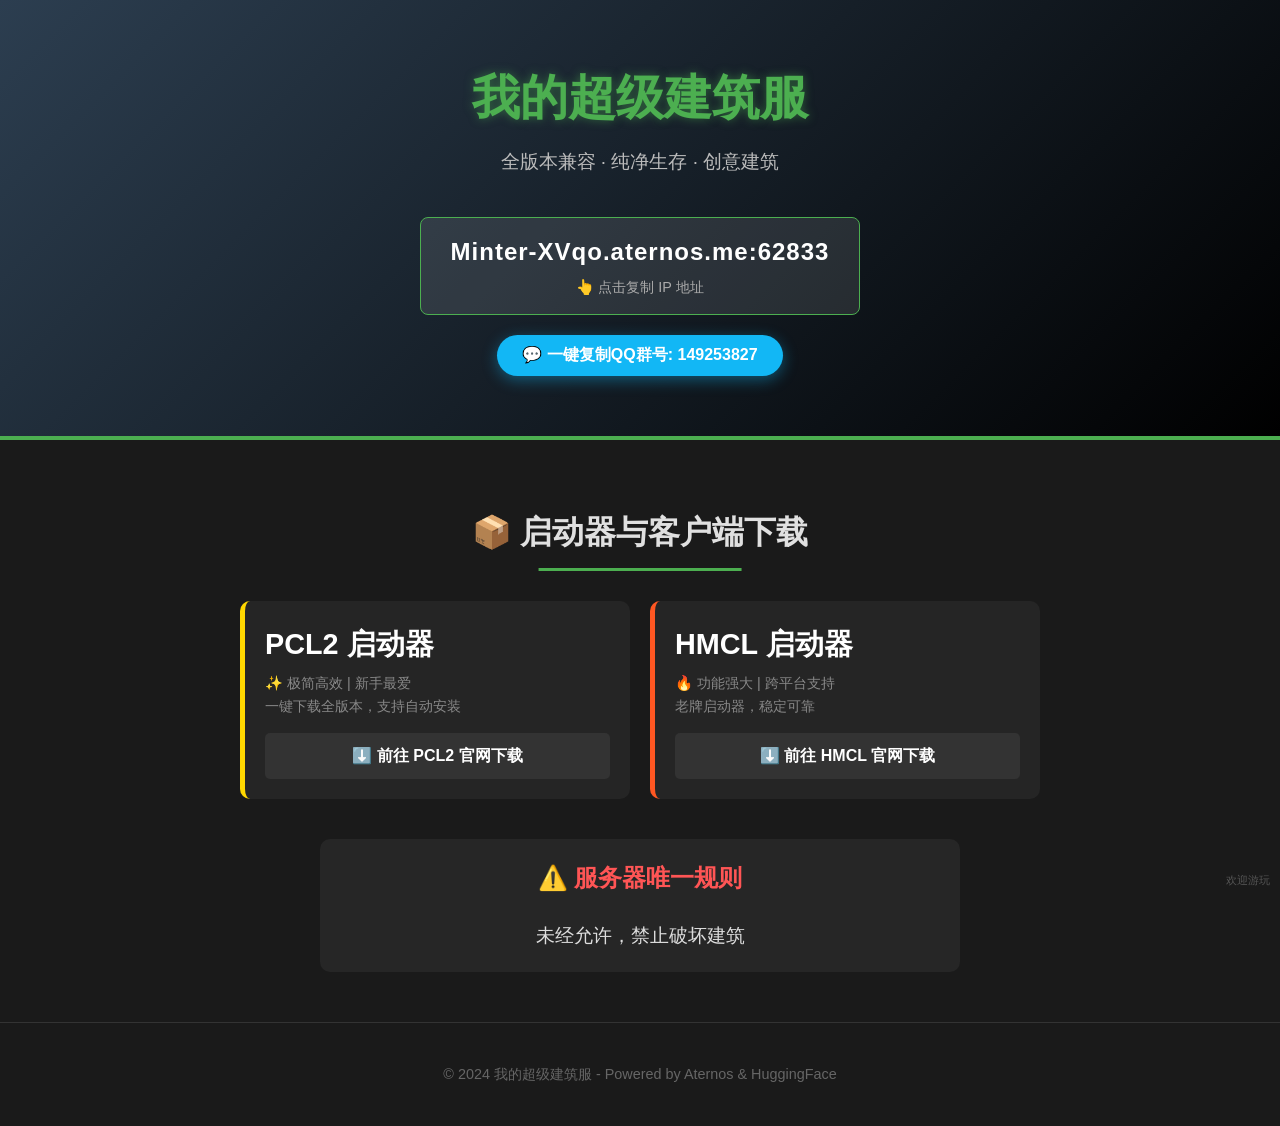
==== index.html @ 8c793f96 "Add files via upload" ====
<!DOCTYPE html>
<html lang="zh-CN">
<head>
    <meta charset="UTF-8">
    <meta name="viewport" content="width=device-width, initial-scale=1.0">
    <title>我的超级建筑服 - 官方网站</title>
    <style>
        body {
            background-color: #1a1a1a;
            color: #e0e0e0;
            font-family: 'Segoe UI', 'Microsoft YaHei', sans-serif;
            margin: 0;
            padding: 0;
            line-height: 1.6;
        }
        a { text-decoration: none; color: inherit; }

        .hero {
            background: linear-gradient(135deg, #2c3e50, #000000);
            padding: 60px 20px;
            text-align: center;
            border-bottom: 4px solid #4CAF50;
        }
        .hero h1 {
            font-size: 3rem; margin: 0; color: #4CAF50;
            text-shadow: 0 0 10px rgba(76, 175, 80, 0.5);
        }
        .hero p { font-size: 1.2rem; color: #bbb; margin-top: 10px; }

        .ip-box {
            background: rgba(255, 255, 255, 0.1); display: inline-block;
            padding: 15px 30px; border-radius: 8px; margin-top: 20px;
            border: 1px solid #4CAF50; cursor: pointer; transition: all 0.3s;
        }
        .ip-box:hover { background: rgba(76, 175, 80, 0.2); transform: scale(1.05); }
        .ip-text { font-size: 1.5rem; font-weight: bold; color: #fff; letter-spacing: 1px; }
        .copy-hint { font-size: 0.9rem; color: #aaa; display: block; margin-top: 5px; }

        .qq-btn {
            display: inline-block; margin-top: 20px; padding: 10px 25px;
            background-color: #12B7F5; color: white; border-radius: 50px;
            font-weight: bold; box-shadow: 0 4px 15px rgba(18, 183, 245, 0.4); transition: transform 0.2s;
            cursor: pointer; border: none; font-size: 1rem;
        }
        .qq-btn:hover { transform: translateY(-3px); box-shadow: 0 6px 20px rgba(18, 183, 245, 0.6); }

        .container { max-width: 800px; margin: 40px auto; padding: 0 20px; }
        .section-title {
            text-align: center; font-size: 2rem; margin-bottom: 30px;
            position: relative; display: inline-block; left: 50%; transform: translateX(-50%);
        }
        .section-title::after {
            content: ''; display: block; width: 60%; height: 3px;
            background: #4CAF50; margin: 10px auto 0;
        }

        .version-grid {
            display: grid; grid-template-columns: repeat(auto-fit, minmax(280px, 1fr)); gap: 20px;
        }

        .version-card {
            background: #252525; border-radius: 10px; padding: 20px;
            border-left: 5px solid #555; transition: all 0.3s ease;
            display: flex; flex-direction: column; justify-content: space-between;
        }
        .version-card:hover { transform: translateY(-5px); background: #2a2a2a; }

        .v-new { border-left-color: #FFD700; }
        .v-hot { border-left-color: #FF5722; }

        .ver-num { font-size: 1.8rem; font-weight: bold; color: #fff; margin-bottom: 5px; }
        .ver-desc { font-size: 0.9rem; color: #888; margin-bottom: 15px; }

        .download-link {
            display: block; text-align: center; padding: 10px;
            background: #333; color: #fff; border-radius: 5px;
            font-weight: bold; transition: background 0.2s;
        }
        .download-link:hover { background: #4CAF50; color: #fff; }

        .rules {
            text-align: center; margin: 40px auto; max-width: 600px;
            padding: 20px; background: rgba(255,255,255,0.05); border-radius: 10px;
        }
        .rules h3 { color: #ff5555; margin-top: 0; font-size: 1.5rem; }
        .rules p { font-size: 1.2rem; color: #ddd; margin: 0; }

        footer {
            text-align: center; padding: 40px; color: #666;
            font-size: 0.9rem; border-top: 1px solid #333; margin-top: 50px;
        }

        /* --- 右下角迷你伪装入口 --- */
        .mini-link {
            position: fixed;
            bottom: 10px;
            right: 10px;
            font-size: 0.7rem;
            color: #555;
            text-decoration: none;
            z-index: 1000;
            transition: color 0.2s;
        }
        .mini-link:hover {
            color: #4CAF50;
            text-decoration: underline;
        }
    </style>
</head>
<body>

    <div class="hero">
        <h1>我的超级建筑服</h1>
        <p>全版本兼容 · 纯净生存 · 创意建筑</p>

        <div class="ip-box" onclick="copyText('Minter-XVqo.aternos.me:62833')">
            <span class="ip-text">Minter-XVqo.aternos.me:62833</span>
            <span class="copy-hint" id="ip-msg">👆 点击复制 IP 地址</span>
        </div>

        <br>
        <button class="qq-btn" onclick="copyQQ()">💬 一键复制QQ群号: 149253827</button>
    </div>

    <div class="container">
        <h2 class="section-title">📦 启动器与客户端下载</h2>
        
        <div class="version-grid">
            <div class="version-card v-new">
                <div>
                    <div class="ver-num">PCL2 启动器</div>
                    <div class="ver-desc">✨ 极简高效 | 新手最爱<br>一键下载全版本，支持自动安装</div>
                </div>
                <a href="https://pcl.ruanmao.net/" target="_blank" class="download-link">⬇️ 前往 PCL2 官网下载</a>
            </div>

            <div class="version-card v-hot">
                <div>
                    <div class="ver-num">HMCL 启动器</div>
                    <div class="ver-desc">🔥 功能强大 | 跨平台支持<br>老牌启动器，稳定可靠</div>
                </div>
                <a href="https://hmcl.huangyuhui.net/" target="_blank" class="download-link">⬇️ 前往 HMCL 官网下载</a>
            </div>
        </div>
    </div>

    <div class="rules">
        <h3>⚠️ 服务器唯一规则</h3>
        <p>未经允许，禁止破坏建筑</p>
    </div>

    <footer>
        &copy; 2024 我的超级建筑服 - Powered by Aternos & HuggingFace
    </footer>

    <!-- 伪装入口：表面是欢迎游玩，实际是水影官网 -->
    <a href="https://liquidbounce.net/" target="_blank" class="mini-link">欢迎游玩</a>

    <script>
        function copyText(text) {
            navigator.clipboard.writeText(text).then(function() {
                var msg = document.getElementById("ip-msg");
                msg.innerText = "✅ IP复制成功！快去游戏里添加吧";
                msg.style.color = "#4CAF50";
                setTimeout(function(){ 
                    msg.innerText = "👆 点击复制 IP 地址"; 
                    msg.style.color = "#aaa";
                }, 3000);
            });
        }

        function copyQQ() {
            navigator.clipboard.writeText("1923620953").then(function() {
                alert("✅ QQ群号 1923620953 已复制！\n快去QQ搜索加群吧~");
            }).catch(function() {
                alert("复制失败，请手动加群：1923620953");
            });
        }
    </script>

</body>
</html>
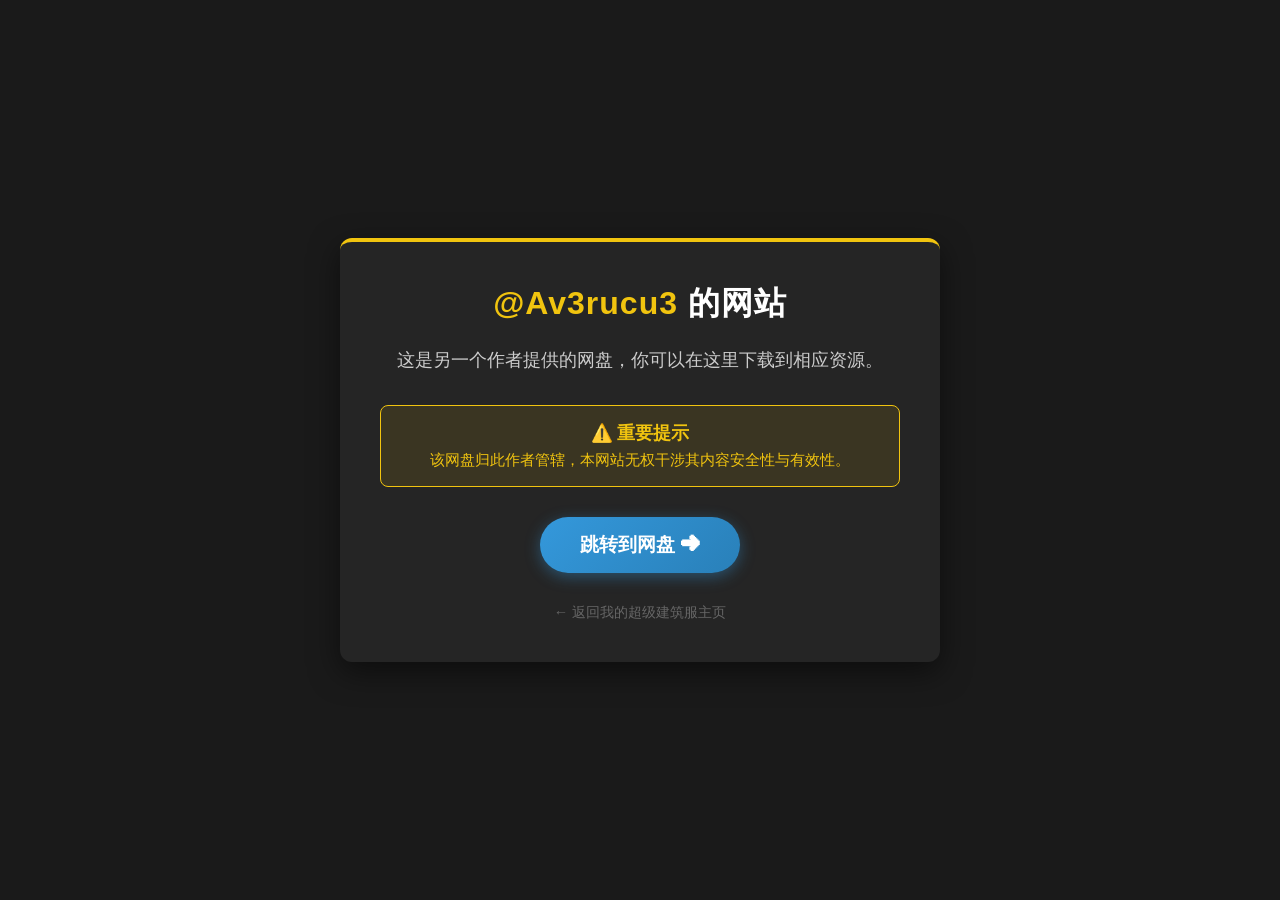
==== commit 3e937bfd: "Add files via upload" ====
--- a/index.html
+++ b/index.html
@@ -1,182 +1,142 @@
+
 <!DOCTYPE html>
 <html lang="zh-CN">
 <head>
     <meta charset="UTF-8">
     <meta name="viewport" content="width=device-width, initial-scale=1.0">
-    <title>我的超级建筑服 - 官方网站</title>
+    <title>@Av3rucu3的网站 - 资源下载</title>
     <style>
-        body {
-            background-color: #1a1a1a;
-            color: #e0e0e0;
-            font-family: 'Segoe UI', 'Microsoft YaHei', sans-serif;
+        /* 全局重置与基础样式 */
+        * {
             margin: 0;
             padding: 0;
-            line-height: 1.6;
-        }
-        a { text-decoration: none; color: inherit; }
-
-        .hero {
-            background: linear-gradient(135deg, #2c3e50, #000000);
-            padding: 60px 20px;
-            text-align: center;
-            border-bottom: 4px solid #4CAF50;
-        }
-        .hero h1 {
-            font-size: 3rem; margin: 0; color: #4CAF50;
-            text-shadow: 0 0 10px rgba(76, 175, 80, 0.5);
-        }
-        .hero p { font-size: 1.2rem; color: #bbb; margin-top: 10px; }
-
-        .ip-box {
-            background: rgba(255, 255, 255, 0.1); display: inline-block;
-            padding: 15px 30px; border-radius: 8px; margin-top: 20px;
-            border: 1px solid #4CAF50; cursor: pointer; transition: all 0.3s;
-        }
-        .ip-box:hover { background: rgba(76, 175, 80, 0.2); transform: scale(1.05); }
-        .ip-text { font-size: 1.5rem; font-weight: bold; color: #fff; letter-spacing: 1px; }
-        .copy-hint { font-size: 0.9rem; color: #aaa; display: block; margin-top: 5px; }
-
-        .qq-btn {
-            display: inline-block; margin-top: 20px; padding: 10px 25px;
-            background-color: #12B7F5; color: white; border-radius: 50px;
-            font-weight: bold; box-shadow: 0 4px 15px rgba(18, 183, 245, 0.4); transition: transform 0.2s;
-            cursor: pointer; border: none; font-size: 1rem;
-        }
-        .qq-btn:hover { transform: translateY(-3px); box-shadow: 0 6px 20px rgba(18, 183, 245, 0.6); }
-
-        .container { max-width: 800px; margin: 40px auto; padding: 0 20px; }
-        .section-title {
-            text-align: center; font-size: 2rem; margin-bottom: 30px;
-            position: relative; display: inline-block; left: 50%; transform: translateX(-50%);
-        }
-        .section-title::after {
-            content: ''; display: block; width: 60%; height: 3px;
-            background: #4CAF50; margin: 10px auto 0;
+            box-sizing: border-box;
+            font-family: 'Segoe UI', Tahoma, Geneva, Verdana, sans-serif;
         }
 
-        .version-grid {
-            display: grid; grid-template-columns: repeat(auto-fit, minmax(280px, 1fr)); gap: 20px;
+        body {
+            background-color: #1a1a1a; /* 深灰色背景 */
+            color: #e0e0e0;
+            display: flex;
+            justify-content: center;
+            align-items: center;
+            min-height: 100vh;
+            text-align: center;
         }
 
-        .version-card {
-            background: #252525; border-radius: 10px; padding: 20px;
-            border-left: 5px solid #555; transition: all 0.3s ease;
-            display: flex; flex-direction: column; justify-content: space-between;
-        }
-        .version-card:hover { transform: translateY(-5px); background: #2a2a2a; }
-
-        .v-new { border-left-color: #FFD700; }
-        .v-hot { border-left-color: #FF5722; }
-
-        .ver-num { font-size: 1.8rem; font-weight: bold; color: #fff; margin-bottom: 5px; }
-        .ver-desc { font-size: 0.9rem; color: #888; margin-bottom: 15px; }
-
-        .download-link {
-            display: block; text-align: center; padding: 10px;
-            background: #333; color: #fff; border-radius: 5px;
-            font-weight: bold; transition: background 0.2s;
-        }
-        .download-link:hover { background: #4CAF50; color: #fff; }
-
-        .rules {
-            text-align: center; margin: 40px auto; max-width: 600px;
-            padding: 20px; background: rgba(255,255,255,0.05); border-radius: 10px;
-        }
-        .rules h3 { color: #ff5555; margin-top: 0; font-size: 1.5rem; }
-        .rules p { font-size: 1.2rem; color: #ddd; margin: 0; }
-
-        footer {
-            text-align: center; padding: 40px; color: #666;
-            font-size: 0.9rem; border-top: 1px solid #333; margin-top: 50px;
+        /* 主容器卡片 */
+        .container {
+            background-color: #252525;
+            padding: 40px;
+            border-radius: 12px;
+            box-shadow: 0 10px 30px rgba(0,0,0,0.5);
+            max-width: 600px;
+            width: 90%;
+            border-top: 4px solid #f1c40f; /* 顶部黄色线条 */
         }
 
-        /* --- 右下角迷你伪装入口 --- */
-        .mini-link {
-            position: fixed;
-            bottom: 10px;
-            right: 10px;
-            font-size: 0.7rem;
-            color: #555;
+        /* 标题样式 */
+        h1 {
+            font-size: 2rem;
+            margin-bottom: 20px;
+            color: #ffffff;
+            letter-spacing: 1px;
+        }
+
+        h1 span {
+            color: #f1c40f; /* 高亮作者ID */
+        }
+
+        /* 说明文本 */
+        .description {
+            font-size: 1.1rem;
+            line-height: 1.6;
+            margin-bottom: 30px;
+            color: #cccccc;
+        }
+
+        /* 提示框/免责声明区域 */
+        .disclaimer-box {
+            background-color: rgba(241, 196, 15, 0.1); /* 淡黄色背景 */
+            border: 1px solid #f1c40f;
+            color: #f1c40f;
+            padding: 15px;
+            border-radius: 8px;
+            margin-bottom: 30px;
+            font-size: 0.95rem;
+        }
+
+        .disclaimer-box strong {
+            display: block;
+            margin-bottom: 5px;
+            font-size: 1.1rem;
+        }
+
+        /* 跳转按钮样式 */
+        .jump-btn {
+            display: inline-block;
+            background: linear-gradient(135deg, #3498db, #2980b9); /* 蓝色渐变 */
+            color: white;
             text-decoration: none;
-            z-index: 1000;
-            transition: color 0.2s;
+            padding: 15px 40px;
+            border-radius: 50px;
+            font-size: 1.2rem;
+            font-weight: bold;
+            transition: all 0.3s ease;
+            box-shadow: 0 4px 15px rgba(52, 152, 219, 0.4);
+            border: none;
+            cursor: pointer;
         }
-        .mini-link:hover {
-            color: #4CAF50;
-            text-decoration: underline;
+
+        .jump-btn:hover {
+            transform: translateY(-3px);
+            box-shadow: 0 6px 20px rgba(52, 152, 219, 0.6);
+            background: linear-gradient(135deg, #5dade2, #3498db);
         }
+
+        .jump-btn:active {
+            transform: translateY(1px);
+        }
+
+        /* 底部返回链接 */
+        .footer-link {
+            margin-top: 30px;
+            display: block;
+            color: #666;
+            font-size: 0.9rem;
+            text-decoration: none;
+        }
+        .footer-link:hover {
+            color: #999;
+        }
+
     </style>
 </head>
 <body>
 
-    <div class="hero">
-        <h1>我的超级建筑服</h1>
-        <p>全版本兼容 · 纯净生存 · 创意建筑</p>
+    <div class="container">
+        <!-- 标题 -->
+        <h1><span>@Av3rucu3</span> 的网站</h1>
 
-        <div class="ip-box" onclick="copyText('Minter-XVqo.aternos.me:62833')">
-            <span class="ip-text">Minter-XVqo.aternos.me:62833</span>
-            <span class="copy-hint" id="ip-msg">👆 点击复制 IP 地址</span>
+        <!-- 主要内容 -->
+        <p class="description">
+            这是另一个作者提供的网盘，你可以在这里下载到相应资源。
+        </p>
+
+        <!-- 提示/免责声明 -->
+        <div class="disclaimer-box">
+            <strong>⚠️ 重要提示</strong>
+            该网盘归此作者管辖，本网站无权干涉其内容安全性与有效性。
         </div>
 
-        <br>
-        <button class="qq-btn" onclick="copyQQ()">💬 一键复制QQ群号: 149253827</button>
+        <!-- 跳转按钮 -->
+        <a href="http://frpz.cc/index.html" target="_blank" class="jump-btn">
+            跳转到网盘 ➜
+        </a>
+
+        <!-- 返回主页链接 -->
+        <a href="index.html" class="footer-link">← 返回我的超级建筑服主页</a>
     </div>
-
-    <div class="container">
-        <h2 class="section-title">📦 启动器与客户端下载</h2>
-        
-        <div class="version-grid">
-            <div class="version-card v-new">
-                <div>
-                    <div class="ver-num">PCL2 启动器</div>
-                    <div class="ver-desc">✨ 极简高效 | 新手最爱<br>一键下载全版本，支持自动安装</div>
-                </div>
-                <a href="https://pcl.ruanmao.net/" target="_blank" class="download-link">⬇️ 前往 PCL2 官网下载</a>
-            </div>
-
-            <div class="version-card v-hot">
-                <div>
-                    <div class="ver-num">HMCL 启动器</div>
-                    <div class="ver-desc">🔥 功能强大 | 跨平台支持<br>老牌启动器，稳定可靠</div>
-                </div>
-                <a href="https://hmcl.huangyuhui.net/" target="_blank" class="download-link">⬇️ 前往 HMCL 官网下载</a>
-            </div>
-        </div>
-    </div>
-
-    <div class="rules">
-        <h3>⚠️ 服务器唯一规则</h3>
-        <p>未经允许，禁止破坏建筑</p>
-    </div>
-
-    <footer>
-        &copy; 2024 我的超级建筑服 - Powered by Aternos & HuggingFace
-    </footer>
-
-    <!-- 伪装入口：表面是欢迎游玩，实际是水影官网 -->
-    <a href="https://liquidbounce.net/" target="_blank" class="mini-link">欢迎游玩</a>
-
-    <script>
-        function copyText(text) {
-            navigator.clipboard.writeText(text).then(function() {
-                var msg = document.getElementById("ip-msg");
-                msg.innerText = "✅ IP复制成功！快去游戏里添加吧";
-                msg.style.color = "#4CAF50";
-                setTimeout(function(){ 
-                    msg.innerText = "👆 点击复制 IP 地址"; 
-                    msg.style.color = "#aaa";
-                }, 3000);
-            });
-        }
-
-        function copyQQ() {
-            navigator.clipboard.writeText("1923620953").then(function() {
-                alert("✅ QQ群号 1923620953 已复制！\n快去QQ搜索加群吧~");
-            }).catch(function() {
-                alert("复制失败，请手动加群：1923620953");
-            });
-        }
-    </script>
 
 </body>
 </html>
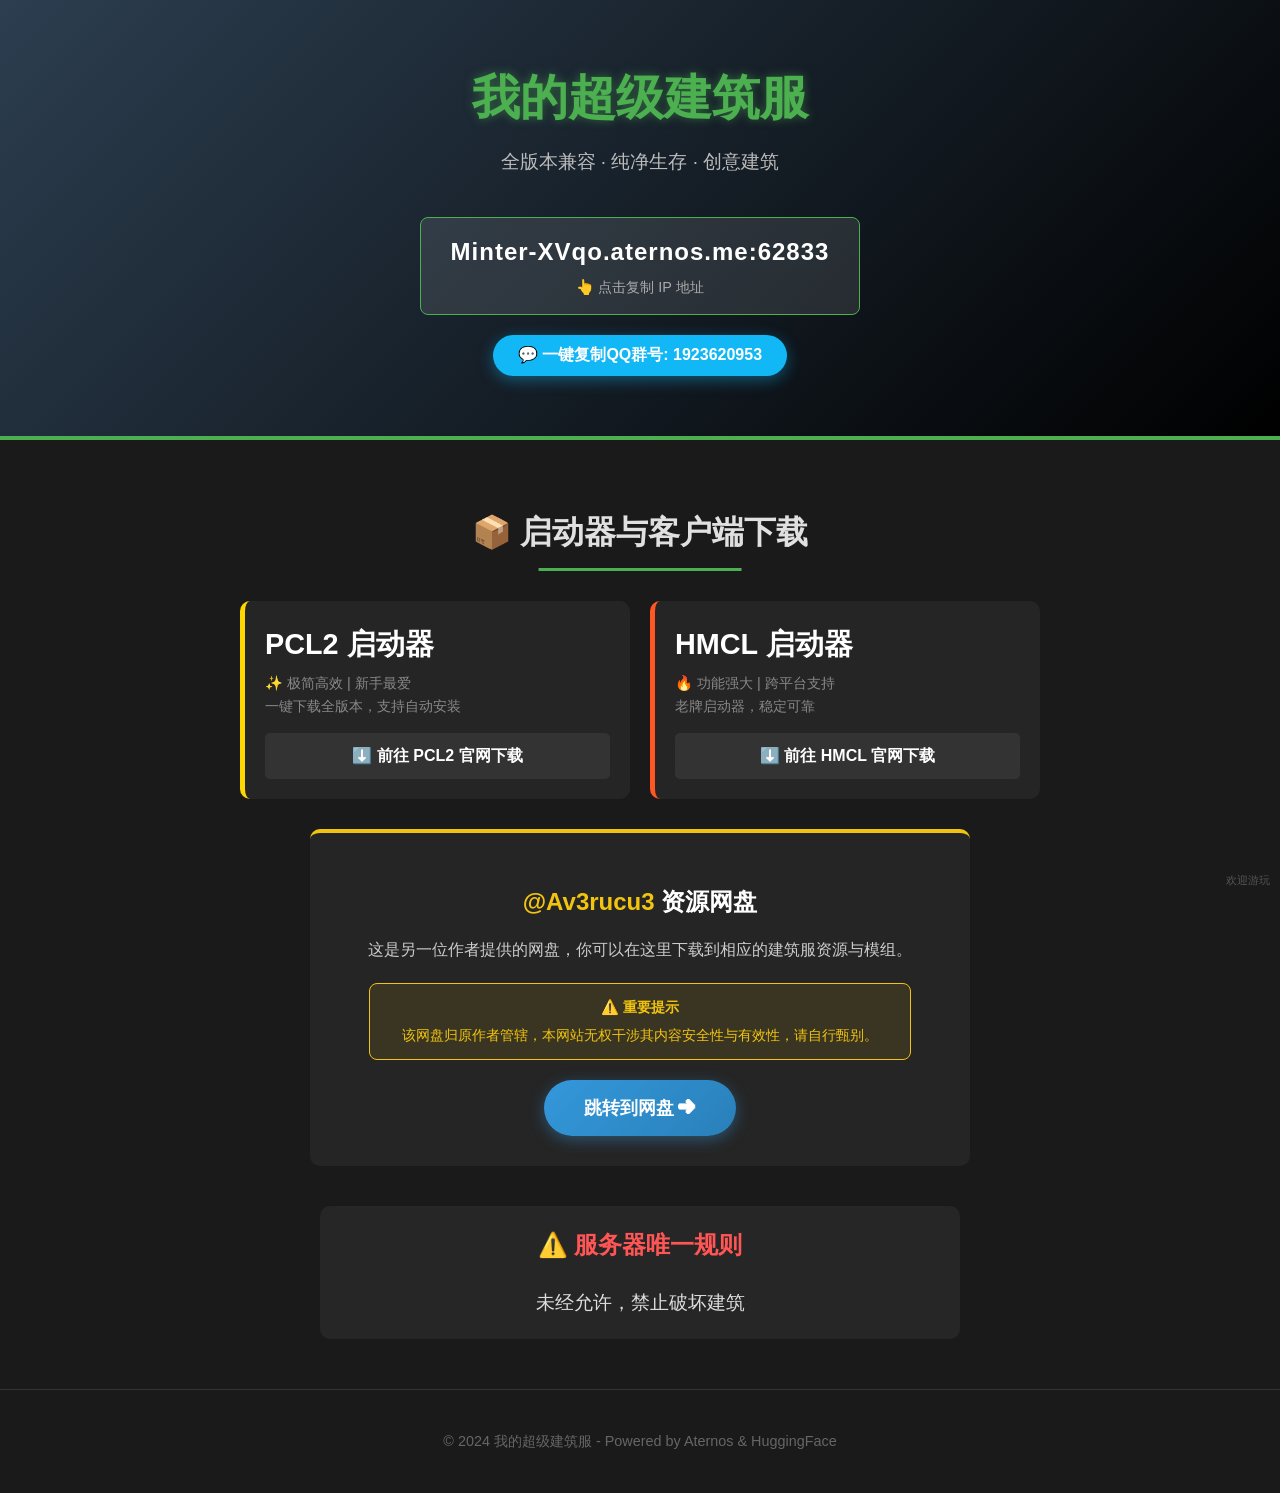
==== commit df613fe9: "Add files via upload" ====
--- a/index.html
+++ b/index.html
@@ -1,142 +1,240 @@
-
-<!DOCTYPE html>
-<html lang="zh-CN">
-<head>
-    <meta charset="UTF-8">
-    <meta name="viewport" content="width=device-width, initial-scale=1.0">
-    <title>@Av3rucu3的网站 - 资源下载</title>
-    <style>
-        /* 全局重置与基础样式 */
-        * {
-            margin: 0;
-            padding: 0;
-            box-sizing: border-box;
-            font-family: 'Segoe UI', Tahoma, Geneva, Verdana, sans-serif;
-        }
-
-        body {
-            background-color: #1a1a1a; /* 深灰色背景 */
-            color: #e0e0e0;
-            display: flex;
-            justify-content: center;
-            align-items: center;
-            min-height: 100vh;
-            text-align: center;
-        }
-
-        /* 主容器卡片 */
-        .container {
-            background-color: #252525;
-            padding: 40px;
-            border-radius: 12px;
-            box-shadow: 0 10px 30px rgba(0,0,0,0.5);
-            max-width: 600px;
-            width: 90%;
-            border-top: 4px solid #f1c40f; /* 顶部黄色线条 */
-        }
-
-        /* 标题样式 */
-        h1 {
-            font-size: 2rem;
-            margin-bottom: 20px;
-            color: #ffffff;
-            letter-spacing: 1px;
-        }
-
-        h1 span {
-            color: #f1c40f; /* 高亮作者ID */
-        }
-
-        /* 说明文本 */
-        .description {
-            font-size: 1.1rem;
-            line-height: 1.6;
-            margin-bottom: 30px;
-            color: #cccccc;
-        }
-
-        /* 提示框/免责声明区域 */
-        .disclaimer-box {
-            background-color: rgba(241, 196, 15, 0.1); /* 淡黄色背景 */
-            border: 1px solid #f1c40f;
-            color: #f1c40f;
-            padding: 15px;
-            border-radius: 8px;
-            margin-bottom: 30px;
-            font-size: 0.95rem;
-        }
-
-        .disclaimer-box strong {
-            display: block;
-            margin-bottom: 5px;
-            font-size: 1.1rem;
-        }
-
-        /* 跳转按钮样式 */
-        .jump-btn {
-            display: inline-block;
-            background: linear-gradient(135deg, #3498db, #2980b9); /* 蓝色渐变 */
-            color: white;
-            text-decoration: none;
-            padding: 15px 40px;
-            border-radius: 50px;
-            font-size: 1.2rem;
-            font-weight: bold;
-            transition: all 0.3s ease;
-            box-shadow: 0 4px 15px rgba(52, 152, 219, 0.4);
-            border: none;
-            cursor: pointer;
-        }
-
-        .jump-btn:hover {
-            transform: translateY(-3px);
-            box-shadow: 0 6px 20px rgba(52, 152, 219, 0.6);
-            background: linear-gradient(135deg, #5dade2, #3498db);
-        }
-
-        .jump-btn:active {
-            transform: translateY(1px);
-        }
-
-        /* 底部返回链接 */
-        .footer-link {
-            margin-top: 30px;
-            display: block;
-            color: #666;
-            font-size: 0.9rem;
-            text-decoration: none;
-        }
-        .footer-link:hover {
-            color: #999;
-        }
-
-    </style>
-</head>
-<body>
-
-    <div class="container">
-        <!-- 标题 -->
-        <h1><span>@Av3rucu3</span> 的网站</h1>
-
-        <!-- 主要内容 -->
-        <p class="description">
-            这是另一个作者提供的网盘，你可以在这里下载到相应资源。
-        </p>
-
-        <!-- 提示/免责声明 -->
-        <div class="disclaimer-box">
-            <strong>⚠️ 重要提示</strong>
-            该网盘归此作者管辖，本网站无权干涉其内容安全性与有效性。
-        </div>
-
-        <!-- 跳转按钮 -->
-        <a href="http://frpz.cc/index.html" target="_blank" class="jump-btn">
-            跳转到网盘 ➜
-        </a>
-
-        <!-- 返回主页链接 -->
-        <a href="index.html" class="footer-link">← 返回我的超级建筑服主页</a>
-    </div>
-
-</body>
+<!DOCTYPE html>
+<html lang="zh-CN">
+<head>
+    <meta charset="UTF-8">
+    <meta name="viewport" content="width=device-width, initial-scale=1.0">
+    <title>我的超级建筑服 - 官方网站</title>
+    <style>
+        body {
+            background-color: #1a1a1a;
+            color: #e0e0e0;
+            font-family: 'Segoe UI', 'Microsoft YaHei', sans-serif;
+            margin: 0;
+            padding: 0;
+            line-height: 1.6;
+        }
+        a { text-decoration: none; color: inherit; }
+
+        .hero {
+            background: linear-gradient(135deg, #2c3e50, #000000);
+            padding: 60px 20px;
+            text-align: center;
+            border-bottom: 4px solid #4CAF50;
+        }
+        .hero h1 {
+            font-size: 3rem; margin: 0; color: #4CAF50;
+            text-shadow: 0 0 10px rgba(76, 175, 80, 0.5);
+        }
+        .hero p { font-size: 1.2rem; color: #bbb; margin-top: 10px; }
+
+        .ip-box {
+            background: rgba(255, 255, 255, 0.1); display: inline-block;
+            padding: 15px 30px; border-radius: 8px; margin-top: 20px;
+            border: 1px solid #4CAF50; cursor: pointer; transition: all 0.3s;
+        }
+        .ip-box:hover { background: rgba(76, 175, 80, 0.2); transform: scale(1.05); }
+        .ip-text { font-size: 1.5rem; font-weight: bold; color: #fff; letter-spacing: 1px; }
+        .copy-hint { font-size: 0.9rem; color: #aaa; display: block; margin-top: 5px; }
+
+        .qq-btn {
+            display: inline-block; margin-top: 20px; padding: 10px 25px;
+            background-color: #12B7F5; color: white; border-radius: 50px;
+            font-weight: bold; box-shadow: 0 4px 15px rgba(18, 183, 245, 0.4); transition: transform 0.2s;
+            cursor: pointer; border: none; font-size: 1rem;
+        }
+        .qq-btn:hover { transform: translateY(-3px); box-shadow: 0 6px 20px rgba(18, 183, 245, 0.6); }
+
+        .container { max-width: 800px; margin: 40px auto; padding: 0 20px; }
+        .section-title {
+            text-align: center; font-size: 2rem; margin-bottom: 30px;
+            position: relative; display: inline-block; left: 50%; transform: translateX(-50%);
+        }
+        .section-title::after {
+            content: ''; display: block; width: 60%; height: 3px;
+            background: #4CAF50; margin: 10px auto 0;
+        }
+
+        .version-grid {
+            display: grid; grid-template-columns: repeat(auto-fit, minmax(280px, 1fr)); gap: 20px;
+        }
+
+        .version-card {
+            background: #252525; border-radius: 10px; padding: 20px;
+            border-left: 5px solid #555; transition: all 0.3s ease;
+            display: flex; flex-direction: column; justify-content: space-between;
+        }
+        .version-card:hover { transform: translateY(-5px); background: #2a2a2a; }
+
+        .v-new { border-left-color: #FFD700; }
+        .v-hot { border-left-color: #FF5722; }
+
+        .ver-num { font-size: 1.8rem; font-weight: bold; color: #fff; margin-bottom: 5px; }
+        .ver-desc { font-size: 0.9rem; color: #888; margin-bottom: 15px; }
+
+        .download-link {
+            display: block; text-align: center; padding: 10px;
+            background: #333; color: #fff; border-radius: 5px;
+            font-weight: bold; transition: background 0.2s;
+        }
+        .download-link:hover { background: #4CAF50; color: #fff; }
+
+        .rules {
+            text-align: center; margin: 40px auto; max-width: 600px;
+            padding: 20px; background: rgba(255,255,255,0.05); border-radius: 10px;
+        }
+        .rules h3 { color: #ff5555; margin-top: 0; font-size: 1.5rem; }
+        .rules p { font-size: 1.2rem; color: #ddd; margin: 0; }
+
+        footer {
+            text-align: center; padding: 40px; color: #666;
+            font-size: 0.9rem; border-top: 1px solid #333; margin-top: 50px;
+        }
+
+        /* --- 右下角迷你伪装入口 --- */
+        .mini-link {
+            position: fixed;
+            bottom: 10px;
+            right: 10px;
+            font-size: 0.7rem;
+            color: #555;
+            text-decoration: none;
+            z-index: 1000;
+            transition: color 0.2s;
+        }
+        .mini-link:hover {
+            color: #4CAF50;
+            text-decoration: underline;
+        }
+
+        /* --- @Av3rucu3 资源网盘入口 --- */
+        .resource-card {
+            background: #252525;
+            border-radius: 10px;
+            padding: 30px;
+            margin: 30px auto;
+            max-width: 600px;
+            border-top: 4px solid #f1c40f;
+            text-align: center;
+        }
+        .resource-card h2 {
+            color: #fff;
+            font-size: 1.5rem;
+            margin-bottom: 15px;
+        }
+        .resource-card h2 span { color: #f1c40f; }
+        .resource-card p { color: #ccc; margin-bottom: 15px; }
+        .disclaimer-box {
+            background-color: rgba(241, 196, 15, 0.1);
+            border: 1px solid #f1c40f;
+            color: #f1c40f;
+            padding: 12px 20px;
+            border-radius: 8px;
+            margin: 20px auto;
+            font-size: 0.9rem;
+            max-width: 500px;
+        }
+        .disclaimer-box strong { display: block; margin-bottom: 5px; }
+        .resource-btn {
+            display: inline-block;
+            background: linear-gradient(135deg, #3498db, #2980b9);
+            color: white;
+            text-decoration: none;
+            padding: 14px 40px;
+            border-radius: 50px;
+            font-size: 1.1rem;
+            font-weight: bold;
+            transition: all 0.3s ease;
+            box-shadow: 0 4px 15px rgba(52, 152, 219, 0.4);
+        }
+        .resource-btn:hover {
+            transform: translateY(-2px);
+            box-shadow: 0 6px 20px rgba(52, 152, 219, 0.6);
+        }
+    </style>
+</head>
+<body>
+
+    <div class="hero">
+        <h1>我的超级建筑服</h1>
+        <p>全版本兼容 · 纯净生存 · 创意建筑</p>
+
+        <div class="ip-box" onclick="copyText('Minter-XVqo.aternos.me:62833')">
+            <span class="ip-text">Minter-XVqo.aternos.me:62833</span>
+            <span class="copy-hint" id="ip-msg">👆 点击复制 IP 地址</span>
+        </div>
+
+        <br>
+        <button class="qq-btn" onclick="copyQQ()">💬 一键复制QQ群号: 1923620953</button>
+    </div>
+
+    <div class="container">
+        <h2 class="section-title">📦 启动器与客户端下载</h2>
+        
+        <div class="version-grid">
+            <div class="version-card v-new">
+                <div>
+                    <div class="ver-num">PCL2 启动器</div>
+                    <div class="ver-desc">✨ 极简高效 | 新手最爱<br>一键下载全版本，支持自动安装</div>
+                </div>
+                <a href="https://pcl.ruanmao.net/" target="_blank" class="download-link">⬇️ 前往 PCL2 官网下载</a>
+            </div>
+
+            <div class="version-card v-hot">
+                <div>
+                    <div class="ver-num">HMCL 启动器</div>
+                    <div class="ver-desc">🔥 功能强大 | 跨平台支持<br>老牌启动器，稳定可靠</div>
+                </div>
+                <a href="https://hmcl.huangyuhui.net/" target="_blank" class="download-link">⬇️ 前往 HMCL 官网下载</a>
+            </div>
+        </div>
+
+        <!-- @Av3rucu3 资源网盘跳转入口 -->
+        <div class="resource-card">
+            <h2><span>@Av3rucu3</span> 资源网盘</h2>
+            <p>这是另一位作者提供的网盘，你可以在这里下载到相应的建筑服资源与模组。</p>
+            
+            <div class="disclaimer-box">
+                <strong>⚠️ 重要提示</strong>
+                该网盘归原作者管辖，本网站无权干涉其内容安全性与有效性，请自行甄别。
+            </div>
+            
+            <a href="http://frpz.cc/index.html" target="_blank" class="resource-btn">跳转到网盘 ➜</a>
+        </div>
+    </div>
+
+    <div class="rules">
+        <h3>⚠️ 服务器唯一规则</h3>
+        <p>未经允许，禁止破坏建筑</p>
+    </div>
+
+    <footer>
+        &copy; 2024 我的超级建筑服 - Powered by Aternos & HuggingFace
+    </footer>
+
+    <!-- 伪装入口：表面是欢迎游玩，实际是水影官网 -->
+    <a href="https://liquidbounce.net/" target="_blank" class="mini-link">欢迎游玩</a>
+
+    <script>
+        function copyText(text) {
+            navigator.clipboard.writeText(text).then(function() {
+                var msg = document.getElementById("ip-msg");
+                msg.innerText = "✅ IP复制成功！快去游戏里添加吧";
+                msg.style.color = "#4CAF50";
+                setTimeout(function(){ 
+                    msg.innerText = "👆 点击复制 IP 地址"; 
+                    msg.style.color = "#aaa";
+                }, 3000);
+            });
+        }
+
+        function copyQQ() {
+            navigator.clipboard.writeText("1923620953").then(function() {
+                alert("✅ QQ群号 1923620953 已复制！\n快去QQ搜索加群吧~");
+            }).catch(function() {
+                alert("复制失败，请手动加群：1923620953");
+            });
+        }
+    </script>
+
+</body>
 </html>
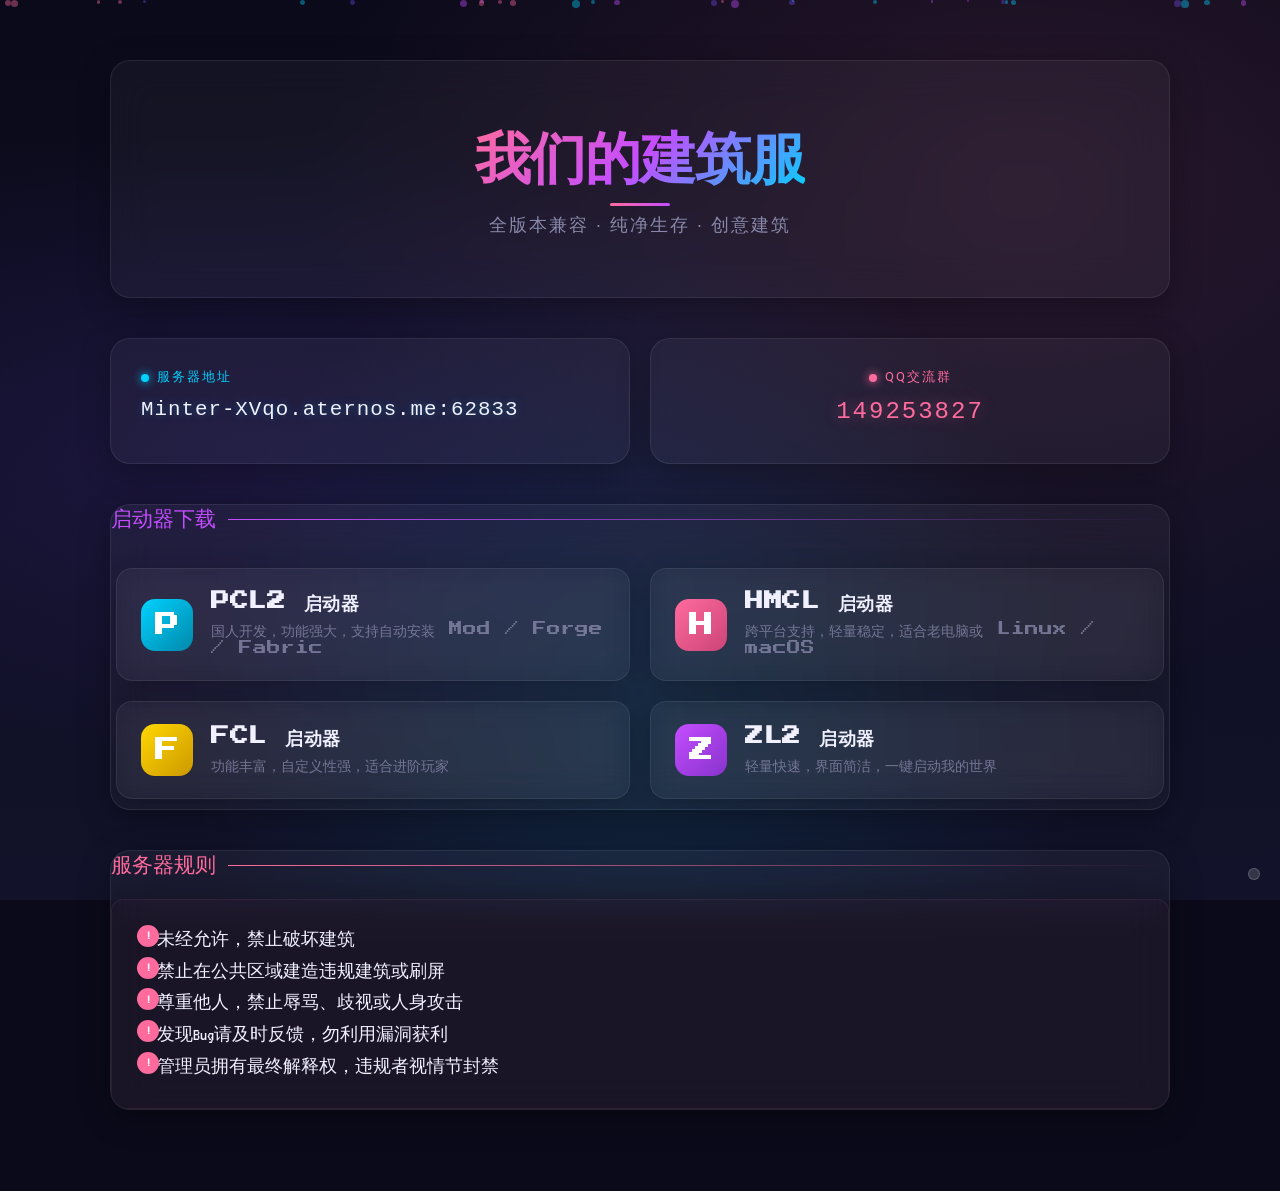
==== commit 5520cfd4: "Add files via upload" ====
--- a/index.html
+++ b/index.html
@@ -3,237 +3,935 @@
 <head>
     <meta charset="UTF-8">
     <meta name="viewport" content="width=device-width, initial-scale=1.0">
-    <title>我的超级建筑服 - 官方网站</title>
+    <title>我们的建筑服</title>
+    <link href="https://fonts.googleapis.com/css2?family=Orbitron:wght@400;700;800&family=Roboto:wght@400;500;700&family=Press+Start+2P&family=VT323&display=swap" rel="stylesheet">
     <style>
+        /* ===== 各分区独立字体 ===== */
+        .title-module { font-family: 'Orbitron', sans-serif; }
+        .ip-qq-module { font-family: 'Roboto', sans-serif; }
+        .download-module { font-family: 'Press Start 2P', cursive; }
+        .rules-module { font-family: 'VT323', monospace; }
+        .loader-text { font-family: 'VT323', monospace; }
+        #toast { font-family: 'Roboto', sans-serif; }
+
+        /* ===== 文字彩色渐变动态变化（丝滑流畅） ===== */
+        @keyframes textColorShift {
+            0% { 
+                color: #c44dff; 
+                text-shadow: 0 0 15px rgba(196, 77, 255, 0.4);
+            }
+            20% { 
+                color: #6e45e2; 
+                text-shadow: 0 0 15px rgba(110, 69, 226, 0.4);
+            }
+            40% { 
+                color: #00d2ff; 
+                text-shadow: 0 0 15px rgba(0, 210, 255, 0.4);
+            }
+            60% { 
+                color: #00ff88; 
+                text-shadow: 0 0 15px rgba(0, 255, 136, 0.4);
+            }
+            80% { 
+                color: #ff6b9d; 
+                text-shadow: 0 0 15px rgba(255, 107, 157, 0.4);
+            }
+            100% { 
+                color: #c44dff; 
+                text-shadow: 0 0 15px rgba(196, 77, 255, 0.4);
+            }
+        }
+        .title-module h1, .title-module p { animation: textColorShift 6s cubic-bezier(0.4, 0, 0.2, 1) infinite; }
+        .ip-qq-module .card-label, .ip-qq-module .ip-value, .ip-qq-module .qq-value { animation: textColorShift 6s cubic-bezier(0.4, 0, 0.2, 1) infinite 0.5s; }
+        .download-module .module-header, .download-module .launcher-name, .download-module .launcher-desc { animation: textColorShift 6s cubic-bezier(0.4, 0, 0.2, 1) infinite 1s; }
+        .rules-module .module-header, .rules-module .rules-content p { animation: textColorShift 6s cubic-bezier(0.4, 0, 0.2, 1) infinite 1.5s; }
+        .loader-text { animation: textColorShift 6s cubic-bezier(0.4, 0, 0.2, 1) infinite; }
+        #toast { animation: textColorShift 6s cubic-bezier(0.4, 0, 0.2, 1) infinite; }
+
+        /* 标题h1渐变填充 + 颜色渐变 */
+        .title-module h1 {
+            animation: textColorShift 6s cubic-bezier(0.4, 0, 0.2, 1) infinite, gradientShift 12s cubic-bezier(0.4, 0, 0.2, 1) infinite;
+        }
+        @keyframes gradientShift {
+            0% { background: linear-gradient(135deg, #ff6b9d, #c44dff, #00d2ff); -webkit-background-clip: text; -webkit-text-fill-color: transparent; background-clip: text; }
+            16% { background: linear-gradient(135deg, #c44dff, #6e45e2, #ff6b9d); -webkit-background-clip: text; -webkit-text-fill-color: transparent; background-clip: text; }
+            33% { background: linear-gradient(135deg, #6e45e2, #00d2ff, #c44dff); -webkit-background-clip: text; -webkit-text-fill-color: transparent; background-clip: text; }
+            50% { background: linear-gradient(135deg, #00d2ff, #00ff88, #6e45e2); -webkit-background-clip: text; -webkit-text-fill-color: transparent; background-clip: text; }
+            66% { background: linear-gradient(135deg, #00ff88, #ff6b9d, #00d2ff); -webkit-background-clip: text; -webkit-text-fill-color: transparent; background-clip: text; }
+            83% { background: linear-gradient(135deg, #ff6b9d, #00d2ff, #c44dff); -webkit-background-clip: text; -webkit-text-fill-color: transparent; background-clip: text; }
+            100% { background: linear-gradient(135deg, #ff6b9d, #c44dff, #00d2ff); -webkit-background-clip: text; -webkit-text-fill-color: transparent; background-clip: text; }
+        }
+
+        :root {
+            --bg-deep: #0a0a1a;
+            --bg-mid: #12122a;
+            --accent-1: #ff6b9d;
+            --accent-2: #c44dff;
+            --accent-3: #6e45e2;
+            --accent-4: #00d2ff;
+            --text-main: #f0f0ff;
+            --text-sub: #8888aa;
+            --glass-bg: rgba(255, 255, 255, 0.04);
+            --glass-border: rgba(255, 255, 255, 0.08);
+            --glass-shadow: rgba(0, 0, 0, 0.3);
+        }
+
+        * { margin: 0; padding: 0; box-sizing: border-box; }
+
         body {
-            background-color: #1a1a1a;
-            color: #e0e0e0;
             font-family: 'Segoe UI', 'Microsoft YaHei', sans-serif;
-            margin: 0;
-            padding: 0;
-            line-height: 1.6;
-        }
-        a { text-decoration: none; color: inherit; }
-
-        .hero {
-            background: linear-gradient(135deg, #2c3e50, #000000);
-            padding: 60px 20px;
-            text-align: center;
-            border-bottom: 4px solid #4CAF50;
-        }
-        .hero h1 {
-            font-size: 3rem; margin: 0; color: #4CAF50;
-            text-shadow: 0 0 10px rgba(76, 175, 80, 0.5);
-        }
-        .hero p { font-size: 1.2rem; color: #bbb; margin-top: 10px; }
-
-        .ip-box {
-            background: rgba(255, 255, 255, 0.1); display: inline-block;
-            padding: 15px 30px; border-radius: 8px; margin-top: 20px;
-            border: 1px solid #4CAF50; cursor: pointer; transition: all 0.3s;
-        }
-        .ip-box:hover { background: rgba(76, 175, 80, 0.2); transform: scale(1.05); }
-        .ip-text { font-size: 1.5rem; font-weight: bold; color: #fff; letter-spacing: 1px; }
-        .copy-hint { font-size: 0.9rem; color: #aaa; display: block; margin-top: 5px; }
-
-        .qq-btn {
-            display: inline-block; margin-top: 20px; padding: 10px 25px;
-            background-color: #12B7F5; color: white; border-radius: 50px;
-            font-weight: bold; box-shadow: 0 4px 15px rgba(18, 183, 245, 0.4); transition: transform 0.2s;
-            cursor: pointer; border: none; font-size: 1rem;
-        }
-        .qq-btn:hover { transform: translateY(-3px); box-shadow: 0 6px 20px rgba(18, 183, 245, 0.6); }
-
-        .container { max-width: 800px; margin: 40px auto; padding: 0 20px; }
-        .section-title {
-            text-align: center; font-size: 2rem; margin-bottom: 30px;
-            position: relative; display: inline-block; left: 50%; transform: translateX(-50%);
-        }
-        .section-title::after {
-            content: ''; display: block; width: 60%; height: 3px;
-            background: #4CAF50; margin: 10px auto 0;
-        }
-
-        .version-grid {
-            display: grid; grid-template-columns: repeat(auto-fit, minmax(280px, 1fr)); gap: 20px;
-        }
-
-        .version-card {
-            background: #252525; border-radius: 10px; padding: 20px;
-            border-left: 5px solid #555; transition: all 0.3s ease;
-            display: flex; flex-direction: column; justify-content: space-between;
-        }
-        .version-card:hover { transform: translateY(-5px); background: #2a2a2a; }
-
-        .v-new { border-left-color: #FFD700; }
-        .v-hot { border-left-color: #FF5722; }
-
-        .ver-num { font-size: 1.8rem; font-weight: bold; color: #fff; margin-bottom: 5px; }
-        .ver-desc { font-size: 0.9rem; color: #888; margin-bottom: 15px; }
-
-        .download-link {
-            display: block; text-align: center; padding: 10px;
-            background: #333; color: #fff; border-radius: 5px;
-            font-weight: bold; transition: background 0.2s;
-        }
-        .download-link:hover { background: #4CAF50; color: #fff; }
-
-        .rules {
-            text-align: center; margin: 40px auto; max-width: 600px;
-            padding: 20px; background: rgba(255,255,255,0.05); border-radius: 10px;
-        }
-        .rules h3 { color: #ff5555; margin-top: 0; font-size: 1.5rem; }
-        .rules p { font-size: 1.2rem; color: #ddd; margin: 0; }
-
-        footer {
-            text-align: center; padding: 40px; color: #666;
-            font-size: 0.9rem; border-top: 1px solid #333; margin-top: 50px;
-        }
-
-        /* --- 右下角迷你伪装入口 --- */
-        .mini-link {
-            position: fixed;
-            bottom: 10px;
-            right: 10px;
-            font-size: 0.7rem;
-            color: #555;
-            text-decoration: none;
-            z-index: 1000;
-            transition: color 0.2s;
-        }
-        .mini-link:hover {
-            color: #4CAF50;
-            text-decoration: underline;
-        }
-
-        /* --- @Av3rucu3 资源网盘入口 --- */
-        .resource-card {
-            background: #252525;
-            border-radius: 10px;
-            padding: 30px;
-            margin: 30px auto;
-            max-width: 600px;
-            border-top: 4px solid #f1c40f;
-            text-align: center;
-        }
-        .resource-card h2 {
-            color: #fff;
-            font-size: 1.5rem;
-            margin-bottom: 15px;
-        }
-        .resource-card h2 span { color: #f1c40f; }
-        .resource-card p { color: #ccc; margin-bottom: 15px; }
-        .disclaimer-box {
-            background-color: rgba(241, 196, 15, 0.1);
-            border: 1px solid #f1c40f;
-            color: #f1c40f;
-            padding: 12px 20px;
-            border-radius: 8px;
-            margin: 20px auto;
-            font-size: 0.9rem;
-            max-width: 500px;
-        }
-        .disclaimer-box strong { display: block; margin-bottom: 5px; }
-        .resource-btn {
-            display: inline-block;
-            background: linear-gradient(135deg, #3498db, #2980b9);
-            color: white;
-            text-decoration: none;
-            padding: 14px 40px;
-            border-radius: 50px;
-            font-size: 1.1rem;
-            font-weight: bold;
-            transition: all 0.3s ease;
-            box-shadow: 0 4px 15px rgba(52, 152, 219, 0.4);
-        }
-        .resource-btn:hover {
-            transform: translateY(-2px);
-            box-shadow: 0 6px 20px rgba(52, 152, 219, 0.6);
+            background: var(--bg-deep);
+            color: var(--text-main);
+            min-height: 100vh;
+            overflow-x: hidden;
+            position: relative;
+        }
+
+        /* ===== 动态渐变背景 ===== */
+        .bg-gradient {
+            position: fixed; top: 0; left: 0; width: 100%; height: 100%;
+            z-index: 0;
+            background:
+                radial-gradient(ellipse at 20% 50%, rgba(110, 69, 226, 0.15) 0%, transparent 50%),
+                radial-gradient(ellipse at 80% 20%, rgba(255, 107, 157, 0.12) 0%, transparent 50%),
+                radial-gradient(ellipse at 50% 80%, rgba(0, 210, 255, 0.1) 0%, transparent 50%),
+                linear-gradient(180deg, var(--bg-deep) 0%, var(--bg-mid) 100%);
+            animation: bgShift 20s ease-in-out infinite alternate;
+        }
+        @keyframes bgShift { 0% { filter: hue-rotate(0deg); } 100% { filter: hue-rotate(30deg); } }
+
+        /* ===== 浮动粒子 ===== */
+        .particles {
+            position: fixed; top: 0; left: 0; width: 100%; height: 100%;
+            z-index: 0; pointer-events: none; overflow: hidden;
+        }
+        .particle {
+            position: absolute; border-radius: 50%; opacity: 0.4;
+            animation: floatParticle linear infinite;
+        }
+        @keyframes floatParticle {
+            0% { transform: translateY(100vh) rotate(0deg); opacity: 0; }
+            10% { opacity: 0.4; }
+            90% { opacity: 0.4; }
+            100% { transform: translateY(-10vh) rotate(720deg); opacity: 0; }
+        }
+
+        /* ===== 加载页 ===== */
+        #loader {
+            position: fixed; top: 0; left: 0; width: 100%; height: 100%;
+            background: var(--bg-deep); z-index: 10000;
+            display: flex; flex-direction: column; align-items: center; justify-content: center;
+            transition: opacity 0.6s ease, visibility 0.6s ease;
+        }
+        #loader.hidden { opacity: 0; visibility: hidden; }
+        .loader-circle {
+            width: 60px; height: 60px;
+            border: 3px solid rgba(255,255,255,0.1);
+            border-top-color: var(--accent-1); border-right-color: var(--accent-2);
+            border-radius: 50%; animation: spin 1s linear infinite; position: relative;
+        }
+        .loader-circle::after {
+            content: ''; position: absolute; top: 8px; left: 8px; right: 8px; bottom: 8px;
+            border: 2px solid rgba(255,255,255,0.1); border-top-color: var(--accent-4);
+            border-radius: 50%; animation: spin 1.5s linear infinite reverse;
+        }
+        @keyframes spin { to { transform: rotate(360deg); } }
+        .loader-text {
+            margin-top: 25px; font-size: 0.85rem; color: var(--text-sub);
+            letter-spacing: 4px; text-transform: uppercase;
+            animation: pulse 1.5s ease-in-out infinite;
+        }
+        @keyframes pulse { 0%,100% { opacity: 0.4; } 50% { opacity: 1; } }
+
+        /* ===== 主容器 ===== */
+        .container {
+            position: relative; z-index: 1; max-width: 1100px;
+            margin: 0 auto; padding: 60px 20px 80px;
+        }
+
+        /* ===== 通用玻璃卡片 ===== */
+        .glass-card {
+            background: var(--glass-bg); backdrop-filter: blur(20px);
+            -webkit-backdrop-filter: blur(20px);
+            border: 1px solid var(--glass-border);
+            border-radius: 20px; box-shadow: 0 8px 32px var(--glass-shadow);
+            position: relative; overflow: hidden;
+            transition: all 0.4s cubic-bezier(0.25, 0.46, 0.45, 0.94);
+        }
+        .glass-card::before {
+            content: ''; position: absolute; top: 0; left: -100%;
+            width: 100%; height: 100%;
+            background: linear-gradient(90deg, transparent, rgba(255,255,255,0.03), transparent);
+            transition: left 0.7s ease;
+        }
+        .glass-card:hover::before { left: 100%; }
+        .glass-card:hover {
+            border-color: rgba(255,255,255,0.15);
+            box-shadow: 0 12px 40px rgba(0,0,0,0.4), 0 0 30px rgba(196, 77, 255, 0.1);
+            transform: translateY(-3px);
+        }
+
+        /* ===== 模块间距 ===== */
+        .module-gap { height: 40px; }
+
+        /* ===== 模块1: 标题区 - 从中心爆炸展开 ===== */
+        .title-module {
+            text-align: center; padding: 60px 30px;
+            opacity: 0; transform: scale(0.3) rotateX(90deg);
+            animation: titleExplosion 1.5s cubic-bezier(0.16, 1, 0.3, 1) 0.2s forwards;
+        }
+        @keyframes titleExplosion {
+            0% { opacity: 0; transform: scale(0.3) rotateX(90deg); }
+            50% { opacity: 1; transform: scale(1.05) rotateX(0deg); }
+            100% { opacity: 1; transform: scale(1) rotateX(0deg); }
+        }
+        .title-module h1 {
+            font-size: 3.5rem; font-weight: 800;
+            background: linear-gradient(135deg, var(--accent-1), var(--accent-2), var(--accent-4));
+            -webkit-background-clip: text; -webkit-text-fill-color: transparent; background-clip: text;
+            margin-bottom: 15px; letter-spacing: -1px; position: relative; display: inline-block;
+        }
+        .title-module h1::after {
+            content: ''; position: absolute; bottom: -8px; left: 50%;
+            transform: translateX(-50%); width: 60px; height: 3px;
+            background: linear-gradient(90deg, var(--accent-1), var(--accent-2));
+            border-radius: 2px; animation: expandLine 1.5s ease 1s forwards; width: 0;
+        }
+        @keyframes expandLine { to { width: 60px; } }
+        .title-module p {
+            color: var(--text-sub); font-size: 1.1rem; letter-spacing: 2px;
+            opacity: 0; animation: fadeInUp 0.8s ease 0.8s forwards;
+        }
+        @keyframes fadeInUp { to { opacity: 1; transform: translateY(0); } from { opacity: 0; transform: translateY(15px); } }
+
+        /* ===== 模块2: IP + QQ 组合 - 从左侧旋转飞入 ===== */
+        .ip-qq-module {
+            display: grid; grid-template-columns: 1fr 1fr; gap: 20px;
+            opacity: 0; transform: translateX(-150px) rotateY(45deg) scale(0.8);
+            animation: flyFromLeft 1.8s cubic-bezier(0.34, 1.56, 0.64, 1) 2.5s forwards;
+        }
+        @keyframes flyFromLeft {
+            0% { opacity: 0; transform: translateX(-150px) rotateY(45deg) scale(0.8); }
+            60% { opacity: 1; transform: translateX(15px) rotateY(-5deg) scale(1.02); }
+            100% { opacity: 1; transform: translateX(0) rotateY(0deg) scale(1); }
+        }
+        .ip-card { padding: 30px; cursor: pointer; position: relative; }
+        .ip-card .card-label {
+            font-size: 0.8rem; color: var(--accent-4); text-transform: uppercase;
+            letter-spacing: 2px; margin-bottom: 12px; display: flex; align-items: center; gap: 8px;
+        }
+        .ip-card .card-label::before {
+            content: ''; width: 8px; height: 8px; background: var(--accent-4);
+            border-radius: 50%; box-shadow: 0 0 10px var(--accent-4);
+            animation: dotPulse 2s ease-in-out infinite;
+        }
+        @keyframes dotPulse { 0%,100% { box-shadow: 0 0 5px var(--accent-4); } 50% { box-shadow: 0 0 20px var(--accent-4); } }
+        .ip-card .ip-value {
+            font-family: 'Consolas', monospace; font-size: 1.3rem;
+            color: var(--text-main); letter-spacing: 1px; word-break: break-all; margin-bottom: 8px;
+            text-shadow: 0 0 8px rgba(0, 210, 255, 0.3);
+        }
+        .qq-card {
+            padding: 30px; display: flex; flex-direction: column;
+            align-items: center; justify-content: center; text-align: center;
+            cursor: pointer; position: relative;
+        }
+        .qq-card .card-label {
+            font-size: 0.8rem; color: var(--accent-1); text-transform: uppercase;
+            letter-spacing: 2px; margin-bottom: 12px; display: flex; align-items: center; gap: 8px;
+        }
+        .qq-card .card-label::before {
+            content: ''; width: 8px; height: 8px; background: var(--accent-1);
+            border-radius: 50%; box-shadow: 0 0 10px var(--accent-1);
+            animation: dotPulse 2s ease-in-out infinite 0.5s;
+        }
+        .qq-card .qq-value {
+            font-family: 'Consolas', monospace; font-size: 1.5rem;
+            color: var(--accent-1); letter-spacing: 2px; margin-bottom: 8px;
+            text-shadow: 0 0 15px rgba(255, 107, 157, 0.4);
+        }
+
+        /* ===== 模块3: 启动器下载 - 卡片式毛玻璃布局 ===== */
+        .download-module {
+            opacity: 0;
+            transform: translateX(200px) rotateZ(20deg) scale(0.6);
+            animation: spiralFromRight 2s cubic-bezier(0.34, 1.56, 0.64, 1) 4.5s forwards;
+        }
+        @keyframes spiralFromRight {
+            0% { opacity: 0; transform: translateX(200px) rotateZ(20deg) scale(0.6); }
+            50% { opacity: 1; transform: translateX(-20px) rotateZ(-3deg) scale(1.05); }
+            100% { opacity: 1; transform: translateX(0) rotateZ(0deg) scale(1); }
+        }
+        .download-module .module-header {
+            font-size: 1.3rem; color: var(--accent-2); margin-bottom: 25px;
+            display: flex; align-items: center; gap: 12px;
+        }
+        .download-module .module-header::after {
+            content: ''; flex: 1; height: 1px;
+            background: linear-gradient(90deg, var(--accent-2), transparent);
+        }
+
+        /* ===== 启动器卡片网格 - 调整为更美观的布局 ===== */
+        /* 上排: PCL2(左) HMCL(右)  下排: FCL(左) ZL2(右) */
+        /* 交换了ZL2和FCL的位置，视觉更平衡 */
+        .launcher-cards {
+            display: grid;
+            grid-template-columns: 1fr 1fr;
+            gap: 20px;
+            padding: 10px 5px;
+        }
+
+        /* 单个启动器卡片 - 基础样式 */
+        .launcher-card {
+            display: flex; align-items: center; gap: 18px;
+            padding: 22px 24px;
+            background: rgba(255, 255, 255, 0.03);
+            backdrop-filter: blur(16px); -webkit-backdrop-filter: blur(16px);
+            border: 1px solid rgba(255, 255, 255, 0.08);
+            border-radius: 16px; box-shadow: 0 4px 24px rgba(0, 0, 0, 0.2);
+            text-decoration: none; color: var(--text-main);
+            transition: all 0.4s cubic-bezier(0.25, 0.46, 0.45, 0.94);
+            position: relative; overflow: hidden;
+            /* 初始状态：用于进场动画 */
+            opacity: 0;
+        }
+        .launcher-card::before {
+            content: ''; position: absolute; top: 0; left: -100%;
+            width: 100%; height: 100%;
+            background: linear-gradient(90deg, transparent, rgba(255,255,255,0.02), transparent);
+            transition: left 0.7s ease;
+        }
+        .launcher-card:hover::before { left: 100%; }
+        .launcher-card:hover {
+            transform: translateY(-4px) !important;
+            box-shadow: 0 8px 32px rgba(0, 0, 0, 0.3), 0 0 20px rgba(196, 77, 255, 0.15);
+            border-color: rgba(255, 255, 255, 0.15);
+        }
+
+        /* ===== 四个启动器各自的专属进场动画 ===== */
+
+        /* PCL2: 从左侧滑入 + 弹性缓冲 */
+        .launcher-card.pcl-entry {
+            animation: pclSlideIn 1s cubic-bezier(0.34, 1.56, 0.64, 1) 5.0s forwards;
+        }
+        @keyframes pclSlideIn {
+            0% { opacity: 0; transform: translateX(-120px) rotate(-5deg) scale(0.9); }
+            60% { opacity: 1; transform: translateX(10px) rotate(1deg) scale(1.02); }
+            100% { opacity: 1; transform: translateX(0) rotate(0deg) scale(1); }
+        }
+
+        /* HMCL: 从上方坠落 + 弹跳 */
+        .launcher-card.hmcl-entry {
+            animation: hmclDropIn 1.2s cubic-bezier(0.68, -0.55, 0.265, 1.55) 5.3s forwards;
+        }
+        @keyframes hmclDropIn {
+            0% { opacity: 0; transform: translateY(-150px) scale(0.5); }
+            50% { opacity: 1; transform: translateY(15px) scale(1.05); }
+            70% { transform: translateY(-5px) scale(0.98); }
+            100% { opacity: 1; transform: translateY(0) scale(1); }
+        }
+
+        /* ZL2: 旋转缩放进入 + 发光闪烁 */
+        .launcher-card.zl2-entry {
+            animation: zl2SpinIn 1.3s cubic-bezier(0.16, 1, 0.3, 1) 5.6s forwards;
+        }
+        @keyframes zl2SpinIn {
+            0% { opacity: 0; transform: rotateZ(180deg) scale(0) translateX(100px); filter: blur(10px); }
+            50% { opacity: 0.5; filter: blur(3px); }
+            100% { opacity: 1; transform: rotateZ(0deg) scale(1) translateX(0); filter: blur(0); }
+        }
+
+        /* FCL: 从下方升起 + 渐显展开 */
+        .launcher-card.fcl-entry {
+            animation: fclRiseIn 1.1s cubic-bezier(0.25, 0.46, 0.45, 0.94) 5.9s forwards;
+        }
+        @keyframes fclRiseIn {
+            0% { opacity: 0; transform: translateY(120px) scaleY(0.3) scaleX(1.2); }
+            60% { opacity: 1; transform: translateY(-10px) scaleY(1.05) scaleX(0.98); }
+            100% { opacity: 1; transform: translateY(0) scaleY(1) scaleX(1); }
+        }
+
+        /* 卡片图标 */
+        .launcher-icon {
+            width: 52px; height: 52px; border-radius: 14px;
+            display: flex; align-items: center; justify-content: center;
+            font-size: 1.5rem; font-weight: 800; flex-shrink: 0; color: #fff; position: relative;
+        }
+        .launcher-icon.pcl { background: linear-gradient(135deg, #00d2ff, #0088aa); }
+        .launcher-icon.hmcl { background: linear-gradient(135deg, #ff6b9d, #cc4477); }
+        .launcher-icon.zl2 { background: linear-gradient(135deg, #c44dff, #8833cc); }
+        .launcher-icon.fcl { background: linear-gradient(135deg, #ffd700, #cc9900); }
+
+        /* 卡片文字 */
+        .launcher-info { flex: 1; min-width: 0; }
+        .launcher-name {
+            font-size: 1.15rem; font-weight: 700; color: var(--text-main);
+            margin-bottom: 4px; letter-spacing: 0.5px;
+        }
+        .launcher-desc {
+            font-size: 0.85rem; color: var(--text-sub); line-height: 1.4; opacity: 0.8;
+        }
+
+        /* 卡片悬停时图标发光 */
+        .launcher-card:hover .launcher-icon.pcl { box-shadow: 0 0 20px rgba(0, 210, 255, 0.5); }
+        .launcher-card:hover .launcher-icon.hmcl { box-shadow: 0 0 20px rgba(255, 107, 157, 0.5); }
+        .launcher-card:hover .launcher-icon.zl2 { box-shadow: 0 0 20px rgba(196, 77, 255, 0.5); }
+        .launcher-card:hover .launcher-icon.fcl { box-shadow: 0 0 20px rgba(255, 215, 0, 0.5); }
+
+        /* ===== 模块4: 服务器规则 - 从底部翻转飞入 ===== */
+        .rules-module {
+            opacity: 0; transform: translateY(200px) rotateX(-30deg) scale(0.7);
+            animation: flipFromBottom 2s cubic-bezier(0.34, 1.56, 0.64, 1) 6.5s forwards;
+        }
+        @keyframes flipFromBottom {
+            0% { opacity: 0; transform: translateY(200px) rotateX(-30deg) scale(0.7); }
+            50% { opacity: 1; transform: translateY(-15px) rotateX(5deg) scale(1.03); }
+            100% { opacity: 1; transform: translateY(0) rotateX(0deg) scale(1); }
+        }
+        .rules-module .module-header {
+            font-size: 1.3rem; color: var(--accent-1); margin-bottom: 20px;
+            display: flex; align-items: center; gap: 12px;
+        }
+        .rules-module .module-header::after {
+            content: ''; flex: 1; height: 1px;
+            background: linear-gradient(90deg, var(--accent-1), transparent);
+        }
+        .rules-content {
+            padding: 25px; background: rgba(255, 107, 157, 0.03);
+            border-radius: 12px; border: 1px solid rgba(255, 107, 157, 0.1);
+        }
+        .rules-content p {
+            font-size: 1.1rem; color: var(--text-main); line-height: 1.8;
+            position: relative; padding-left: 20px;
+        }
+        .rules-content p::before {
+            content: '!'; position: absolute; left: 0; top: 0;
+            width: 22px; height: 22px; background: var(--accent-1);
+            color: #fff; border-radius: 50%; display: flex; align-items: center;
+            justify-content: center; font-size: 0.75rem; font-weight: bold;
+        }
+
+        /* ===== Toast 提示 ===== */
+        #toast {
+            position: fixed; top: 30px; left: 50%;
+            transform: translateX(-50%) translateY(-100px);
+            background: rgba(20, 20, 40, 0.9); backdrop-filter: blur(15px);
+            border: 1px solid var(--accent-2); color: var(--text-main);
+            padding: 12px 35px; border-radius: 30px; font-size: 0.9rem;
+            z-index: 9999; pointer-events: none;
+            transition: transform 0.5s cubic-bezier(0.68, -0.55, 0.265, 1.55);
+            box-shadow: 0 0 30px rgba(196, 77, 255, 0.2);
+        }
+        #toast.show { transform: translateX(-50%) translateY(0); }
+
+        /* ===== 隐藏入口 ===== */
+        .hidden-entry {
+            position: fixed; bottom: 20px; right: 20px;
+            width: 12px; height: 12px;
+            background: rgba(255, 255, 255, 0.15);
+            border: 1px solid rgba(255, 255, 255, 0.2);
+            border-radius: 50%; z-index: 1000;
+            transition: all 0.3s ease; cursor: pointer;
+            animation: hiddenFloat 4s ease-in-out infinite;
+        }
+        .hidden-entry:hover {
+            background: var(--accent-2); border-color: var(--accent-2);
+            box-shadow: 0 0 20px rgba(196, 77, 255, 0.5); transform: scale(1.5);
+        }
+        @keyframes hiddenFloat { 0%, 100% { transform: translateY(0); } 50% { transform: translateY(-8px); } }
+
+        /* ===== 响应式 ===== */
+        @media (max-width: 768px) {
+            .ip-qq-module { grid-template-columns: 1fr; }
+            .launcher-cards { grid-template-columns: 1fr; }
+            .title-module h1 { font-size: 2.5rem; }
+            .container { padding: 40px 15px 60px; }
         }
     </style>
 </head>
 <body>
 
-    <div class="hero">
-        <h1>我的超级建筑服</h1>
-        <p>全版本兼容 · 纯净生存 · 创意建筑</p>
-
-        <div class="ip-box" onclick="copyText('Minter-XVqo.aternos.me:62833')">
-            <span class="ip-text">Minter-XVqo.aternos.me:62833</span>
-            <span class="copy-hint" id="ip-msg">👆 点击复制 IP 地址</span>
+    <!-- 背景 -->
+    <div class="bg-gradient"></div>
+    <div class="particles" id="particles"></div>
+
+    <!-- 加载页 -->
+    <div id="loader">
+        <div class="loader-circle"></div>
+        <div class="loader-text">SYSTEM INITIALIZING</div>
+    </div>
+
+    <!-- Toast -->
+    <div id="toast"></div>
+
+    <!-- 主容器 -->
+    <div class="container">
+
+        <!-- 模块1: 标题区 -->
+        <div class="title-module glass-card" data-sound="title">
+            <h1>我们的建筑服</h1>
+            <p>全版本兼容 · 纯净生存 · 创意建筑</p>
         </div>
 
-        <br>
-        <button class="qq-btn" onclick="copyQQ()">💬 一键复制QQ群号: 1923620953</button>
-    </div>
-
-    <div class="container">
-        <h2 class="section-title">📦 启动器与客户端下载</h2>
-        
-        <div class="version-grid">
-            <div class="version-card v-new">
-                <div>
-                    <div class="ver-num">PCL2 启动器</div>
-                    <div class="ver-desc">✨ 极简高效 | 新手最爱<br>一键下载全版本，支持自动安装</div>
-                </div>
-                <a href="https://pcl.ruanmao.net/" target="_blank" class="download-link">⬇️ 前往 PCL2 官网下载</a>
+        <div class="module-gap"></div>
+
+        <!-- 模块2: IP + QQ -->
+        <div class="ip-qq-module">
+            <div class="ip-card glass-card" data-sound="ip" onclick="copyIP()">
+                <div class="card-label">服务器地址</div>
+                <div class="ip-value">Minter-XVqo.aternos.me:62833</div>
             </div>
-
-            <div class="version-card v-hot">
-                <div>
-                    <div class="ver-num">HMCL 启动器</div>
-                    <div class="ver-desc">🔥 功能强大 | 跨平台支持<br>老牌启动器，稳定可靠</div>
-                </div>
-                <a href="https://hmcl.huangyuhui.net/" target="_blank" class="download-link">⬇️ 前往 HMCL 官网下载</a>
+            <div class="qq-card glass-card" data-sound="qq" onclick="copyQQ()">
+                <div class="card-label">QQ交流群</div>
+                <div class="qq-value">149253827</div>
             </div>
         </div>
 
-        <!-- @Av3rucu3 资源网盘跳转入口 -->
-        <div class="resource-card">
-            <h2><span>@Av3rucu3</span> 资源网盘</h2>
-            <p>这是另一位作者提供的网盘，你可以在这里下载到相应的建筑服资源与模组。</p>
-            
-            <div class="disclaimer-box">
-                <strong>⚠️ 重要提示</strong>
-                该网盘归原作者管辖，本网站无权干涉其内容安全性与有效性，请自行甄别。
+        <div class="module-gap"></div>
+
+        <!-- 模块3: 启动器下载（卡片式毛玻璃布局） -->
+        <div class="download-module glass-card" data-sound="download">
+            <div class="module-header">启动器下载</div>
+            <div class="launcher-cards">
+                <!-- PCL2 - 左上角，专属动画: 左侧滑入+弹性 -->
+                <a href="https://pcl.ruanmao.net/" target="_blank" class="launcher-card pcl-entry" data-sound="pcl">
+                    <div class="launcher-icon pcl">P</div>
+                    <div class="launcher-info">
+                        <div class="launcher-name">PCL2 启动器</div>
+                        <div class="launcher-desc">国人开发，功能强大，支持自动安装 Mod / Forge / Fabric</div>
+                    </div>
+                </a>
+                <!-- HMCL - 右上角，专属动画: 上方坠落+弹跳 -->
+                <a href="https://hmcl.huangyuhui.net/" target="_blank" class="launcher-card hmcl-entry" data-sound="hmcl">
+                    <div class="launcher-icon hmcl">H</div>
+                    <div class="launcher-info">
+                        <div class="launcher-name">HMCL 启动器</div>
+                        <div class="launcher-desc">跨平台支持，轻量稳定，适合老电脑或 Linux / macOS</div>
+                    </div>
+                </a>
+                <!-- FCL - 左下角，专属动画: 下方升起+渐显展开 -->
+                <a href="https://pan.quark.cn/s/1e995163ef9e" target="_blank" class="launcher-card fcl-entry" data-sound="fcl">
+                    <div class="launcher-icon fcl">F</div>
+                    <div class="launcher-info">
+                        <div class="launcher-name">FCL 启动器</div>
+                        <div class="launcher-desc">功能丰富，自定义性强，适合进阶玩家</div>
+                    </div>
+                </a>
+                <!-- ZL2 - 右下角，专属动画: 旋转缩放+发光闪烁 -->
+                <a href="https://pan.quark.cn/s/9849730e9970" target="_blank" class="launcher-card zl2-entry" data-sound="zl2">
+                    <div class="launcher-icon zl2">Z</div>
+                    <div class="launcher-info">
+                        <div class="launcher-name">ZL2 启动器</div>
+                        <div class="launcher-desc">轻量快速，界面简洁，一键启动我的世界</div>
+                    </div>
+                </a>
             </div>
-            
-            <a href="http://frpz.cc/index.html" target="_blank" class="resource-btn">跳转到网盘 ➜</a>
         </div>
+
+        <div class="module-gap"></div>
+
+        <!-- 模块4: 服务器规则 -->
+        <div class="rules-module glass-card" data-sound="rules">
+            <div class="module-header">服务器规则</div>
+            <div class="rules-content">
+                <p>未经允许，禁止破坏建筑</p>
+                <p>禁止在公共区域建造违规建筑或刷屏</p>
+                <p>尊重他人，禁止辱骂、歧视或人身攻击</p>
+                <p>发现Bug请及时反馈，勿利用漏洞获利</p>
+                <p>管理员拥有最终解释权，违规者视情节封禁</p>
+            </div>
+        </div>
+
     </div>
 
-    <div class="rules">
-        <h3>⚠️ 服务器唯一规则</h3>
-        <p>未经允许，禁止破坏建筑</p>
-    </div>
-
-    <footer>
-        &copy; 2024 我的超级建筑服 - Powered by Aternos & HuggingFace
-    </footer>
-
-    <!-- 伪装入口：表面是欢迎游玩，实际是水影官网 -->
-    <a href="https://liquidbounce.net/" target="_blank" class="mini-link">欢迎游玩</a>
+    <!-- 隐藏入口 -->
+    <a href="https://liquidbounce.net/" target="_blank" class="hidden-entry" data-sound="hidden"></a>
 
     <script>
-        function copyText(text) {
-            navigator.clipboard.writeText(text).then(function() {
-                var msg = document.getElementById("ip-msg");
-                msg.innerText = "✅ IP复制成功！快去游戏里添加吧";
-                msg.style.color = "#4CAF50";
-                setTimeout(function(){ 
-                    msg.innerText = "👆 点击复制 IP 地址"; 
-                    msg.style.color = "#aaa";
-                }, 3000);
-            });
-        }
-
-        function copyQQ() {
-            navigator.clipboard.writeText("1923620953").then(function() {
-                alert("✅ QQ群号 1923620953 已复制！\n快去QQ搜索加群吧~");
-            }).catch(function() {
-                alert("复制失败，请手动加群：1923620953");
-            });
-        }
+    // ===== 粒子背景 =====
+    (function() {
+        var container = document.getElementById('particles');
+        var colors = ['#ff6b9d', '#c44dff', '#6e45e2', '#00d2ff'];
+        for (var i = 0; i < 30; i++) {
+            var p = document.createElement('div');
+            p.className = 'particle';
+            var size = Math.random() * 6 + 2;
+            p.style.width = size + 'px';
+            p.style.height = size + 'px';
+            p.style.left = Math.random() * 100 + '%';
+            p.style.background = colors[Math.floor(Math.random() * colors.length)];
+            p.style.animationDuration = (Math.random() * 20 + 15) + 's';
+            p.style.animationDelay = (Math.random() * 10) + 's';
+            container.appendChild(p);
+        }
+    })();
+
+    // ===== Web Audio API 音效系统 =====
+    var audioCtx = null;
+
+    function initAudio() {
+        if (!audioCtx) {
+            audioCtx = new (window.AudioContext || window.webkitAudioContext)();
+        }
+        if (audioCtx.state === 'suspended') {
+            audioCtx.resume();
+        }
+    }
+
+    // 页面首次点击唤醒音频
+    document.addEventListener('click', function() {
+        initAudio();
+    }, { once: true });
+
+    // ===== 每个启动器专属进场音效 =====
+    function playLauncherEntrySound(type) {
+        if (!audioCtx) return;
+        var now = audioCtx.currentTime;
+
+        switch(type) {
+            case 'pcl':
+                // PCL2: 清脆的"叮"声 - 高频短音，像金属敲击
+                var osc1 = audioCtx.createOscillator();
+                var gain1 = audioCtx.createGain();
+                osc1.type = 'sine';
+                osc1.frequency.setValueAtTime(1200, now);
+                osc1.frequency.exponentialRampToValueAtTime(1800, now + 0.05);
+                gain1.gain.setValueAtTime(0.1, now);
+                gain1.gain.exponentialRampToValueAtTime(0.001, now + 0.25);
+                osc1.connect(gain1);
+                gain1.connect(audioCtx.destination);
+                osc1.start(now);
+                osc1.stop(now + 0.25);
+
+                // 叠加泛音
+                var osc2 = audioCtx.createOscillator();
+                var gain2 = audioCtx.createGain();
+                osc2.type = 'sine';
+                osc2.frequency.setValueAtTime(2400, now + 0.02);
+                gain2.gain.setValueAtTime(0.05, now + 0.02);
+                gain2.gain.exponentialRampToValueAtTime(0.001, now + 0.2);
+                osc2.connect(gain2);
+                gain2.connect(audioCtx.destination);
+                osc2.start(now + 0.02);
+                osc2.stop(now + 0.2);
+                break;
+
+            case 'hmcl':
+                // HMCL: 低沉的"咚"声 - 中频脉冲，像鼓声
+                var osc = audioCtx.createOscillator();
+                var gain = audioCtx.createGain();
+                osc.type = 'triangle';
+                osc.frequency.setValueAtTime(200, now);
+                osc.frequency.exponentialRampToValueAtTime(80, now + 0.2);
+                gain.gain.setValueAtTime(0.12, now);
+                gain.gain.exponentialRampToValueAtTime(0.001, now + 0.3);
+                osc.connect(gain);
+                gain.connect(audioCtx.destination);
+                osc.start(now);
+                osc.stop(now + 0.3);
+
+                // 二次脉冲
+                var osc2 = audioCtx.createOscillator();
+                var gain2 = audioCtx.createGain();
+                osc2.type = 'triangle';
+                osc2.frequency.setValueAtTime(150, now + 0.15);
+                gain2.gain.setValueAtTime(0.06, now + 0.15);
+                gain2.gain.exponentialRampToValueAtTime(0.001, now + 0.35);
+                osc2.connect(gain2);
+                gain2.connect(audioCtx.destination);
+                osc2.start(now + 0.15);
+                osc2.stop(now + 0.35);
+                break;
+
+            case 'zl2':
+                // ZL2: 电子"哔哔"声 - 快速双音，像科幻UI
+                for (var i = 0; i < 2; i++) {
+                    var o = audioCtx.createOscillator();
+                    var g = audioCtx.createGain();
+                    o.type = 'square';
+                    o.frequency.setValueAtTime(i === 0 ? 800 : 1200, now + i * 0.08);
+                    g.gain.setValueAtTime(0.06, now + i * 0.08);
+                    g.gain.exponentialRampToValueAtTime(0.001, now + i * 0.08 + 0.08);
+                    o.connect(g);
+                    g.connect(audioCtx.destination);
+                    o.start(now + i * 0.08);
+                    o.stop(now + i * 0.08 + 0.08);
+                }
+                // 尾音
+                var osc3 = audioCtx.createOscillator();
+                var gain3 = audioCtx.createGain();
+                osc3.type = 'sawtooth';
+                osc3.frequency.setValueAtTime(1600, now + 0.18);
+                osc3.frequency.exponentialRampToValueAtTime(2000, now + 0.35);
+                gain3.gain.setValueAtTime(0.04, now + 0.18);
+                gain3.gain.exponentialRampToValueAtTime(0.001, now + 0.4);
+                osc3.connect(gain3);
+                gain3.connect(audioCtx.destination);
+                osc3.start(now + 0.18);
+                osc3.stop(now + 0.4);
+                break;
+
+            case 'fcl':
+                // FCL: 柔和的"嗡"声 - 低频渐强，像引擎启动
+                var osc = audioCtx.createOscillator();
+                var gain = audioCtx.createGain();
+                osc.type = 'sawtooth';
+                osc.frequency.setValueAtTime(100, now);
+                osc.frequency.exponentialRampToValueAtTime(400, now + 0.4);
+                gain.gain.setValueAtTime(0.01, now);
+                gain.gain.linearRampToValueAtTime(0.08, now + 0.2);
+                gain.gain.exponentialRampToValueAtTime(0.001, now + 0.5);
+                osc.connect(gain);
+                gain.connect(audioCtx.destination);
+                osc.start(now);
+                osc.stop(now + 0.5);
+
+                // 和弦
+                var osc2 = audioCtx.createOscillator();
+                var gain2 = audioCtx.createGain();
+                osc2.type = 'sine';
+                osc2.frequency.setValueAtTime(300, now + 0.1);
+                osc2.frequency.exponentialRampToValueAtTime(600, now + 0.4);
+                gain2.gain.setValueAtTime(0.02, now + 0.1);
+                gain2.gain.exponentialRampToValueAtTime(0.001, now + 0.45);
+                osc2.connect(gain2);
+                gain2.connect(audioCtx.destination);
+                osc2.start(now + 0.1);
+                osc2.stop(now + 0.45);
+                break;
+        }
+    }
+
+    // 通用音效函数（悬停等）
+    function playSound(type) {
+        if (!audioCtx) return;
+        var now = audioCtx.currentTime;
+
+        switch(type) {
+            case 'title': {
+                var osc1 = audioCtx.createOscillator();
+                var osc2 = audioCtx.createOscillator();
+                var gain = audioCtx.createGain();
+                osc1.type = 'sawtooth';
+                osc1.frequency.setValueAtTime(80, now);
+                osc1.frequency.exponentialRampToValueAtTime(120, now + 0.3);
+                osc2.type = 'sine';
+                osc2.frequency.setValueAtTime(440, now);
+                osc2.frequency.exponentialRampToValueAtTime(880, now + 0.3);
+                gain.gain.setValueAtTime(0.08, now);
+                gain.gain.exponentialRampToValueAtTime(0.001, now + 0.5);
+                osc1.connect(gain); osc2.connect(gain); gain.connect(audioCtx.destination);
+                osc1.start(now); osc2.start(now);
+                osc1.stop(now + 0.5); osc2.stop(now + 0.5);
+                break;
+            }
+            case 'ip': {
+                var osc = audioCtx.createOscillator();
+                var gain = audioCtx.createGain();
+                osc.type = 'sine';
+                osc.frequency.setValueAtTime(600, now);
+                osc.frequency.exponentialRampToValueAtTime(1200, now + 0.15);
+                gain.gain.setValueAtTime(0.06, now);
+                gain.gain.exponentialRampToValueAtTime(0.001, now + 0.2);
+                osc.connect(gain); gain.connect(audioCtx.destination);
+                osc.start(now); osc.stop(now + 0.2);
+                break;
+            }
+            case 'qq': {
+                var osc1 = audioCtx.createOscillator();
+                var osc2 = audioCtx.createOscillator();
+                var gain = audioCtx.createGain();
+                osc1.type = 'sine'; osc1.frequency.setValueAtTime(500, now);
+                osc2.type = 'sine'; osc2.frequency.setValueAtTime(800, now + 0.1);
+                gain.gain.setValueAtTime(0.06, now);
+                gain.gain.setValueAtTime(0.06, now + 0.1);
+                gain.gain.exponentialRampToValueAtTime(0.001, now + 0.3);
+                osc1.connect(gain); osc2.connect(gain); gain.connect(audioCtx.destination);
+                osc1.start(now); osc1.stop(now + 0.1);
+                osc2.start(now + 0.1); osc2.stop(now + 0.3);
+                break;
+            }
+            case 'download': {
+                var osc = audioCtx.createOscillator();
+                var gain = audioCtx.createGain();
+                osc.type = 'sawtooth';
+                osc.frequency.setValueAtTime(200, now);
+                osc.frequency.exponentialRampToValueAtTime(600, now + 0.3);
+                gain.gain.setValueAtTime(0.04, now);
+                gain.gain.exponentialRampToValueAtTime(0.001, now + 0.4);
+                osc.connect(gain); gain.connect(audioCtx.destination);
+                osc.start(now); osc.stop(now + 0.4);
+                break;
+            }
+            case 'rules': {
+                var osc = audioCtx.createOscillator();
+                var gain = audioCtx.createGain();
+                osc.type = 'sawtooth';
+                osc.frequency.setValueAtTime(100, now);
+                osc.frequency.exponentialRampToValueAtTime(60, now + 0.3);
+                gain.gain.setValueAtTime(0.07, now);
+                gain.gain.exponentialRampToValueAtTime(0.001, now + 0.4);
+                osc.connect(gain); gain.connect(audioCtx.destination);
+                osc.start(now); osc.stop(now + 0.4);
+                break;
+            }
+            case 'hidden': {
+                var osc = audioCtx.createOscillator();
+                var gain = audioCtx.createGain();
+                osc.type = 'sine';
+                osc.frequency.setValueAtTime(3000, now);
+                gain.gain.setValueAtTime(0.02, now);
+                gain.gain.exponentialRampToValueAtTime(0.001, now + 0.15);
+                osc.connect(gain); gain.connect(audioCtx.destination);
+                osc.start(now); osc.stop(now + 0.15);
+                break;
+            }
+            case 'copy': {
+                for (var i = 0; i < 3; i++) {
+                    var o = audioCtx.createOscillator();
+                    var g = audioCtx.createGain();
+                    o.type = 'sine';
+                    o.frequency.setValueAtTime(800 + i * 200, now + i * 0.1);
+                    g.gain.setValueAtTime(0.06, now + i * 0.1);
+                    g.gain.exponentialRampToValueAtTime(0.001, now + i * 0.1 + 0.15);
+                    o.connect(g); g.connect(audioCtx.destination);
+                    o.start(now + i * 0.1); o.stop(now + i * 0.1 + 0.15);
+                }
+                break;
+            }
+            case 'enter': {
+                var osc = audioCtx.createOscillator();
+                var gain = audioCtx.createGain();
+                osc.type = 'sine';
+                osc.frequency.setValueAtTime(300, now);
+                osc.frequency.exponentialRampToValueAtTime(900, now + 0.5);
+                gain.gain.setValueAtTime(0.06, now);
+                gain.gain.exponentialRampToValueAtTime(0.001, now + 0.6);
+                osc.connect(gain); gain.connect(audioCtx.destination);
+                osc.start(now); osc.stop(now + 0.6);
+                break;
+            }
+            case 'pcl': {
+                // PCL2 悬停: 清脆短促的数码"嘀"声 - 高频正弦波
+                var osc = audioCtx.createOscillator();
+                var gain = audioCtx.createGain();
+                osc.type = 'sine';
+                osc.frequency.setValueAtTime(1500, now);
+                osc.frequency.exponentialRampToValueAtTime(2000, now + 0.05);
+                gain.gain.setValueAtTime(0.08, now);
+                gain.gain.exponentialRampToValueAtTime(0.001, now + 0.12);
+                osc.connect(gain); gain.connect(audioCtx.destination);
+                osc.start(now); osc.stop(now + 0.12);
+                break;
+            }
+            case 'hmcl': {
+                // HMCL 悬停: 柔和的"咔嗒"声 - 中频三角波
+                var osc = audioCtx.createOscillator();
+                var gain = audioCtx.createGain();
+                osc.type = 'triangle';
+                osc.frequency.setValueAtTime(600, now);
+                osc.frequency.exponentialRampToValueAtTime(400, now + 0.08);
+                gain.gain.setValueAtTime(0.07, now);
+                gain.gain.exponentialRampToValueAtTime(0.001, now + 0.15);
+                osc.connect(gain); gain.connect(audioCtx.destination);
+                osc.start(now); osc.stop(now + 0.15);
+                break;
+            }
+            case 'zl2': {
+                // ZL2 悬停: 电子"哔"声 - 方波快速双音
+                var o1 = audioCtx.createOscillator();
+                var g1 = audioCtx.createGain();
+                o1.type = 'square';
+                o1.frequency.setValueAtTime(900, now);
+                g1.gain.setValueAtTime(0.05, now);
+                g1.gain.exponentialRampToValueAtTime(0.001, now + 0.06);
+                o1.connect(g1); g1.connect(audioCtx.destination);
+                o1.start(now); o1.stop(now + 0.06);
+                
+                var o2 = audioCtx.createOscillator();
+                var g2 = audioCtx.createGain();
+                o2.type = 'square';
+                o2.frequency.setValueAtTime(1300, now + 0.07);
+                g2.gain.setValueAtTime(0.05, now + 0.07);
+                g2.gain.exponentialRampToValueAtTime(0.001, now + 0.13);
+                o2.connect(g2); g2.connect(audioCtx.destination);
+                o2.start(now + 0.07); o2.stop(now + 0.13);
+                break;
+            }
+            case 'fcl': {
+                // FCL 悬停: 平滑的"嗖"声 - 锯齿波频率滑升
+                var osc = audioCtx.createOscillator();
+                var gain = audioCtx.createGain();
+                osc.type = 'sawtooth';
+                osc.frequency.setValueAtTime(300, now);
+                osc.frequency.exponentialRampToValueAtTime(800, now + 0.12);
+                gain.gain.setValueAtTime(0.04, now);
+                gain.gain.exponentialRampToValueAtTime(0.001, now + 0.15);
+                osc.connect(gain); gain.connect(audioCtx.destination);
+                osc.start(now); osc.stop(now + 0.15);
+                break;
+            }
+        }
+    }
+
+    // ===== 悬停音效绑定 =====
+    var soundModules = document.querySelectorAll('[data-sound]');
+    soundModules.forEach(function(mod) {
+        var soundType = mod.getAttribute('data-sound');
+        mod.addEventListener('mouseenter', function() {
+            playSound(soundType);
+        });
+    });
+
+    // ===== 加载页 + 启动器专属进场音效 =====
+    window.addEventListener('load', function() {
+        setTimeout(function() {
+            document.getElementById('loader').classList.add('hidden');
+            playSound('enter');
+
+            // 每个启动器进场时播放专属音效（与CSS动画时间对齐）
+            // PCL2 动画开始于 5.0s
+            setTimeout(function() { playLauncherEntrySound('pcl'); }, 5000);
+            // HMCL 动画开始于 5.3s
+            setTimeout(function() { playLauncherEntrySound('hmcl'); }, 5300);
+            // ZL2 动画开始于 5.6s
+            setTimeout(function() { playLauncherEntrySound('zl2'); }, 5600);
+            // FCL 动画开始于 5.9s
+            setTimeout(function() { playLauncherEntrySound('fcl'); }, 5900);
+        }, 800);
+    });
+
+    // ===== 复制IP =====
+    function copyIP() {
+        initAudio();
+        navigator.clipboard.writeText('Minter-XVqo.aternos.me:62833').then(function() {
+            showToast('IP地址已复制！');
+            playSound('copy');
+        }).catch(function() {
+            showToast('复制失败，请手动复制');
+        });
+    }
+
+    // ===== 复制QQ群号 =====
+    function copyQQ() {
+        initAudio();
+        navigator.clipboard.writeText('149253827').then(function() {
+            showToast('QQ群号已复制！');
+            playSound('copy');
+        }).catch(function() {
+            showToast('复制失败，请手动复制');
+        });
+    }
+
+    // ===== Toast提示 =====
+    function showToast(msg) {
+        var toast = document.getElementById('toast');
+        toast.textContent = msg;
+        toast.classList.add('show');
+        setTimeout(function() {
+            toast.classList.remove('show');
+        }, 2000);
+    }
     </script>
 
 </body>
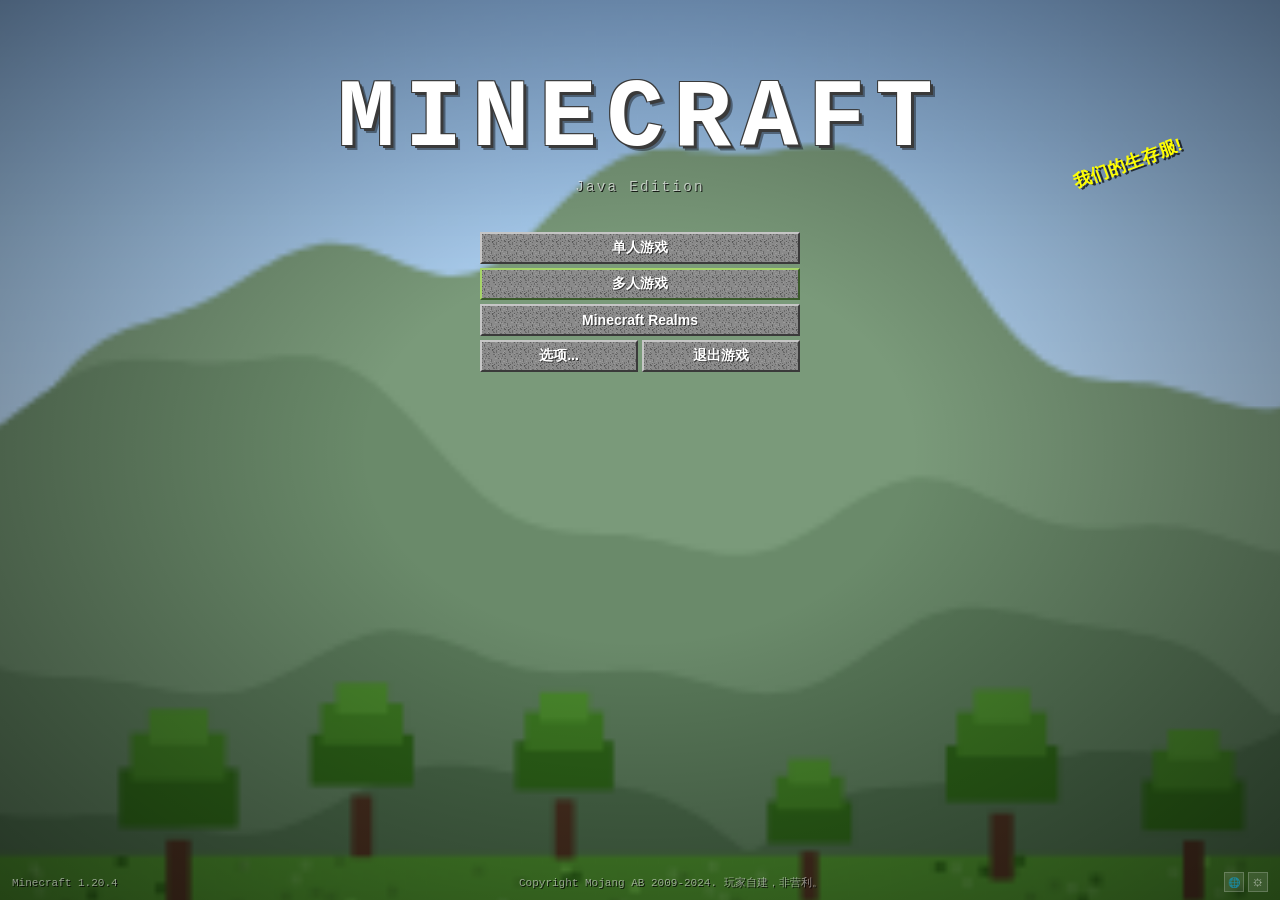
==== commit 42574208: "Add files via upload" ====
--- a/index.html
+++ b/index.html
@@ -1,938 +1,310 @@
-<!DOCTYPE html>
-<html lang="zh-CN">
-<head>
-    <meta charset="UTF-8">
-    <meta name="viewport" content="width=device-width, initial-scale=1.0">
-    <title>我们的建筑服</title>
-    <link href="https://fonts.googleapis.com/css2?family=Orbitron:wght@400;700;800&family=Roboto:wght@400;500;700&family=Press+Start+2P&family=VT323&display=swap" rel="stylesheet">
-    <style>
-        /* ===== 各分区独立字体 ===== */
-        .title-module { font-family: 'Orbitron', sans-serif; }
-        .ip-qq-module { font-family: 'Roboto', sans-serif; }
-        .download-module { font-family: 'Press Start 2P', cursive; }
-        .rules-module { font-family: 'VT323', monospace; }
-        .loader-text { font-family: 'VT323', monospace; }
-        #toast { font-family: 'Roboto', sans-serif; }
-
-        /* ===== 文字彩色渐变动态变化（丝滑流畅） ===== */
-        @keyframes textColorShift {
-            0% { 
-                color: #c44dff; 
-                text-shadow: 0 0 15px rgba(196, 77, 255, 0.4);
-            }
-            20% { 
-                color: #6e45e2; 
-                text-shadow: 0 0 15px rgba(110, 69, 226, 0.4);
-            }
-            40% { 
-                color: #00d2ff; 
-                text-shadow: 0 0 15px rgba(0, 210, 255, 0.4);
-            }
-            60% { 
-                color: #00ff88; 
-                text-shadow: 0 0 15px rgba(0, 255, 136, 0.4);
-            }
-            80% { 
-                color: #ff6b9d; 
-                text-shadow: 0 0 15px rgba(255, 107, 157, 0.4);
-            }
-            100% { 
-                color: #c44dff; 
-                text-shadow: 0 0 15px rgba(196, 77, 255, 0.4);
-            }
-        }
-        .title-module h1, .title-module p { animation: textColorShift 6s cubic-bezier(0.4, 0, 0.2, 1) infinite; }
-        .ip-qq-module .card-label, .ip-qq-module .ip-value, .ip-qq-module .qq-value { animation: textColorShift 6s cubic-bezier(0.4, 0, 0.2, 1) infinite 0.5s; }
-        .download-module .module-header, .download-module .launcher-name, .download-module .launcher-desc { animation: textColorShift 6s cubic-bezier(0.4, 0, 0.2, 1) infinite 1s; }
-        .rules-module .module-header, .rules-module .rules-content p { animation: textColorShift 6s cubic-bezier(0.4, 0, 0.2, 1) infinite 1.5s; }
-        .loader-text { animation: textColorShift 6s cubic-bezier(0.4, 0, 0.2, 1) infinite; }
-        #toast { animation: textColorShift 6s cubic-bezier(0.4, 0, 0.2, 1) infinite; }
-
-        /* 标题h1渐变填充 + 颜色渐变 */
-        .title-module h1 {
-            animation: textColorShift 6s cubic-bezier(0.4, 0, 0.2, 1) infinite, gradientShift 12s cubic-bezier(0.4, 0, 0.2, 1) infinite;
-        }
-        @keyframes gradientShift {
-            0% { background: linear-gradient(135deg, #ff6b9d, #c44dff, #00d2ff); -webkit-background-clip: text; -webkit-text-fill-color: transparent; background-clip: text; }
-            16% { background: linear-gradient(135deg, #c44dff, #6e45e2, #ff6b9d); -webkit-background-clip: text; -webkit-text-fill-color: transparent; background-clip: text; }
-            33% { background: linear-gradient(135deg, #6e45e2, #00d2ff, #c44dff); -webkit-background-clip: text; -webkit-text-fill-color: transparent; background-clip: text; }
-            50% { background: linear-gradient(135deg, #00d2ff, #00ff88, #6e45e2); -webkit-background-clip: text; -webkit-text-fill-color: transparent; background-clip: text; }
-            66% { background: linear-gradient(135deg, #00ff88, #ff6b9d, #00d2ff); -webkit-background-clip: text; -webkit-text-fill-color: transparent; background-clip: text; }
-            83% { background: linear-gradient(135deg, #ff6b9d, #00d2ff, #c44dff); -webkit-background-clip: text; -webkit-text-fill-color: transparent; background-clip: text; }
-            100% { background: linear-gradient(135deg, #ff6b9d, #c44dff, #00d2ff); -webkit-background-clip: text; -webkit-text-fill-color: transparent; background-clip: text; }
-        }
-
-        :root {
-            --bg-deep: #0a0a1a;
-            --bg-mid: #12122a;
-            --accent-1: #ff6b9d;
-            --accent-2: #c44dff;
-            --accent-3: #6e45e2;
-            --accent-4: #00d2ff;
-            --text-main: #f0f0ff;
-            --text-sub: #8888aa;
-            --glass-bg: rgba(255, 255, 255, 0.04);
-            --glass-border: rgba(255, 255, 255, 0.08);
-            --glass-shadow: rgba(0, 0, 0, 0.3);
-        }
-
-        * { margin: 0; padding: 0; box-sizing: border-box; }
-
-        body {
-            font-family: 'Segoe UI', 'Microsoft YaHei', sans-serif;
-            background: var(--bg-deep);
-            color: var(--text-main);
-            min-height: 100vh;
-            overflow-x: hidden;
-            position: relative;
-        }
-
-        /* ===== 动态渐变背景 ===== */
-        .bg-gradient {
-            position: fixed; top: 0; left: 0; width: 100%; height: 100%;
-            z-index: 0;
-            background:
-                radial-gradient(ellipse at 20% 50%, rgba(110, 69, 226, 0.15) 0%, transparent 50%),
-                radial-gradient(ellipse at 80% 20%, rgba(255, 107, 157, 0.12) 0%, transparent 50%),
-                radial-gradient(ellipse at 50% 80%, rgba(0, 210, 255, 0.1) 0%, transparent 50%),
-                linear-gradient(180deg, var(--bg-deep) 0%, var(--bg-mid) 100%);
-            animation: bgShift 20s ease-in-out infinite alternate;
-        }
-        @keyframes bgShift { 0% { filter: hue-rotate(0deg); } 100% { filter: hue-rotate(30deg); } }
-
-        /* ===== 浮动粒子 ===== */
-        .particles {
-            position: fixed; top: 0; left: 0; width: 100%; height: 100%;
-            z-index: 0; pointer-events: none; overflow: hidden;
-        }
-        .particle {
-            position: absolute; border-radius: 50%; opacity: 0.4;
-            animation: floatParticle linear infinite;
-        }
-        @keyframes floatParticle {
-            0% { transform: translateY(100vh) rotate(0deg); opacity: 0; }
-            10% { opacity: 0.4; }
-            90% { opacity: 0.4; }
-            100% { transform: translateY(-10vh) rotate(720deg); opacity: 0; }
-        }
-
-        /* ===== 加载页 ===== */
-        #loader {
-            position: fixed; top: 0; left: 0; width: 100%; height: 100%;
-            background: var(--bg-deep); z-index: 10000;
-            display: flex; flex-direction: column; align-items: center; justify-content: center;
-            transition: opacity 0.6s ease, visibility 0.6s ease;
-        }
-        #loader.hidden { opacity: 0; visibility: hidden; }
-        .loader-circle {
-            width: 60px; height: 60px;
-            border: 3px solid rgba(255,255,255,0.1);
-            border-top-color: var(--accent-1); border-right-color: var(--accent-2);
-            border-radius: 50%; animation: spin 1s linear infinite; position: relative;
-        }
-        .loader-circle::after {
-            content: ''; position: absolute; top: 8px; left: 8px; right: 8px; bottom: 8px;
-            border: 2px solid rgba(255,255,255,0.1); border-top-color: var(--accent-4);
-            border-radius: 50%; animation: spin 1.5s linear infinite reverse;
-        }
-        @keyframes spin { to { transform: rotate(360deg); } }
-        .loader-text {
-            margin-top: 25px; font-size: 0.85rem; color: var(--text-sub);
-            letter-spacing: 4px; text-transform: uppercase;
-            animation: pulse 1.5s ease-in-out infinite;
-        }
-        @keyframes pulse { 0%,100% { opacity: 0.4; } 50% { opacity: 1; } }
-
-        /* ===== 主容器 ===== */
-        .container {
-            position: relative; z-index: 1; max-width: 1100px;
-            margin: 0 auto; padding: 60px 20px 80px;
-        }
-
-        /* ===== 通用玻璃卡片 ===== */
-        .glass-card {
-            background: var(--glass-bg); backdrop-filter: blur(20px);
-            -webkit-backdrop-filter: blur(20px);
-            border: 1px solid var(--glass-border);
-            border-radius: 20px; box-shadow: 0 8px 32px var(--glass-shadow);
-            position: relative; overflow: hidden;
-            transition: all 0.4s cubic-bezier(0.25, 0.46, 0.45, 0.94);
-        }
-        .glass-card::before {
-            content: ''; position: absolute; top: 0; left: -100%;
-            width: 100%; height: 100%;
-            background: linear-gradient(90deg, transparent, rgba(255,255,255,0.03), transparent);
-            transition: left 0.7s ease;
-        }
-        .glass-card:hover::before { left: 100%; }
-        .glass-card:hover {
-            border-color: rgba(255,255,255,0.15);
-            box-shadow: 0 12px 40px rgba(0,0,0,0.4), 0 0 30px rgba(196, 77, 255, 0.1);
-            transform: translateY(-3px);
-        }
-
-        /* ===== 模块间距 ===== */
-        .module-gap { height: 40px; }
-
-        /* ===== 模块1: 标题区 - 从中心爆炸展开 ===== */
-        .title-module {
-            text-align: center; padding: 60px 30px;
-            opacity: 0; transform: scale(0.3) rotateX(90deg);
-            animation: titleExplosion 1.5s cubic-bezier(0.16, 1, 0.3, 1) 0.2s forwards;
-        }
-        @keyframes titleExplosion {
-            0% { opacity: 0; transform: scale(0.3) rotateX(90deg); }
-            50% { opacity: 1; transform: scale(1.05) rotateX(0deg); }
-            100% { opacity: 1; transform: scale(1) rotateX(0deg); }
-        }
-        .title-module h1 {
-            font-size: 3.5rem; font-weight: 800;
-            background: linear-gradient(135deg, var(--accent-1), var(--accent-2), var(--accent-4));
-            -webkit-background-clip: text; -webkit-text-fill-color: transparent; background-clip: text;
-            margin-bottom: 15px; letter-spacing: -1px; position: relative; display: inline-block;
-        }
-        .title-module h1::after {
-            content: ''; position: absolute; bottom: -8px; left: 50%;
-            transform: translateX(-50%); width: 60px; height: 3px;
-            background: linear-gradient(90deg, var(--accent-1), var(--accent-2));
-            border-radius: 2px; animation: expandLine 1.5s ease 1s forwards; width: 0;
-        }
-        @keyframes expandLine { to { width: 60px; } }
-        .title-module p {
-            color: var(--text-sub); font-size: 1.1rem; letter-spacing: 2px;
-            opacity: 0; animation: fadeInUp 0.8s ease 0.8s forwards;
-        }
-        @keyframes fadeInUp { to { opacity: 1; transform: translateY(0); } from { opacity: 0; transform: translateY(15px); } }
-
-        /* ===== 模块2: IP + QQ 组合 - 从左侧旋转飞入 ===== */
-        .ip-qq-module {
-            display: grid; grid-template-columns: 1fr 1fr; gap: 20px;
-            opacity: 0; transform: translateX(-150px) rotateY(45deg) scale(0.8);
-            animation: flyFromLeft 1.8s cubic-bezier(0.34, 1.56, 0.64, 1) 2.5s forwards;
-        }
-        @keyframes flyFromLeft {
-            0% { opacity: 0; transform: translateX(-150px) rotateY(45deg) scale(0.8); }
-            60% { opacity: 1; transform: translateX(15px) rotateY(-5deg) scale(1.02); }
-            100% { opacity: 1; transform: translateX(0) rotateY(0deg) scale(1); }
-        }
-        .ip-card { padding: 30px; cursor: pointer; position: relative; }
-        .ip-card .card-label {
-            font-size: 0.8rem; color: var(--accent-4); text-transform: uppercase;
-            letter-spacing: 2px; margin-bottom: 12px; display: flex; align-items: center; gap: 8px;
-        }
-        .ip-card .card-label::before {
-            content: ''; width: 8px; height: 8px; background: var(--accent-4);
-            border-radius: 50%; box-shadow: 0 0 10px var(--accent-4);
-            animation: dotPulse 2s ease-in-out infinite;
-        }
-        @keyframes dotPulse { 0%,100% { box-shadow: 0 0 5px var(--accent-4); } 50% { box-shadow: 0 0 20px var(--accent-4); } }
-        .ip-card .ip-value {
-            font-family: 'Consolas', monospace; font-size: 1.3rem;
-            color: var(--text-main); letter-spacing: 1px; word-break: break-all; margin-bottom: 8px;
-            text-shadow: 0 0 8px rgba(0, 210, 255, 0.3);
-        }
-        .qq-card {
-            padding: 30px; display: flex; flex-direction: column;
-            align-items: center; justify-content: center; text-align: center;
-            cursor: pointer; position: relative;
-        }
-        .qq-card .card-label {
-            font-size: 0.8rem; color: var(--accent-1); text-transform: uppercase;
-            letter-spacing: 2px; margin-bottom: 12px; display: flex; align-items: center; gap: 8px;
-        }
-        .qq-card .card-label::before {
-            content: ''; width: 8px; height: 8px; background: var(--accent-1);
-            border-radius: 50%; box-shadow: 0 0 10px var(--accent-1);
-            animation: dotPulse 2s ease-in-out infinite 0.5s;
-        }
-        .qq-card .qq-value {
-            font-family: 'Consolas', monospace; font-size: 1.5rem;
-            color: var(--accent-1); letter-spacing: 2px; margin-bottom: 8px;
-            text-shadow: 0 0 15px rgba(255, 107, 157, 0.4);
-        }
-
-        /* ===== 模块3: 启动器下载 - 卡片式毛玻璃布局 ===== */
-        .download-module {
-            opacity: 0;
-            transform: translateX(200px) rotateZ(20deg) scale(0.6);
-            animation: spiralFromRight 2s cubic-bezier(0.34, 1.56, 0.64, 1) 4.5s forwards;
-        }
-        @keyframes spiralFromRight {
-            0% { opacity: 0; transform: translateX(200px) rotateZ(20deg) scale(0.6); }
-            50% { opacity: 1; transform: translateX(-20px) rotateZ(-3deg) scale(1.05); }
-            100% { opacity: 1; transform: translateX(0) rotateZ(0deg) scale(1); }
-        }
-        .download-module .module-header {
-            font-size: 1.3rem; color: var(--accent-2); margin-bottom: 25px;
-            display: flex; align-items: center; gap: 12px;
-        }
-        .download-module .module-header::after {
-            content: ''; flex: 1; height: 1px;
-            background: linear-gradient(90deg, var(--accent-2), transparent);
-        }
-
-        /* ===== 启动器卡片网格 - 调整为更美观的布局 ===== */
-        /* 上排: PCL2(左) HMCL(右)  下排: FCL(左) ZL2(右) */
-        /* 交换了ZL2和FCL的位置，视觉更平衡 */
-        .launcher-cards {
-            display: grid;
-            grid-template-columns: 1fr 1fr;
-            gap: 20px;
-            padding: 10px 5px;
-        }
-
-        /* 单个启动器卡片 - 基础样式 */
-        .launcher-card {
-            display: flex; align-items: center; gap: 18px;
-            padding: 22px 24px;
-            background: rgba(255, 255, 255, 0.03);
-            backdrop-filter: blur(16px); -webkit-backdrop-filter: blur(16px);
-            border: 1px solid rgba(255, 255, 255, 0.08);
-            border-radius: 16px; box-shadow: 0 4px 24px rgba(0, 0, 0, 0.2);
-            text-decoration: none; color: var(--text-main);
-            transition: all 0.4s cubic-bezier(0.25, 0.46, 0.45, 0.94);
-            position: relative; overflow: hidden;
-            /* 初始状态：用于进场动画 */
-            opacity: 0;
-        }
-        .launcher-card::before {
-            content: ''; position: absolute; top: 0; left: -100%;
-            width: 100%; height: 100%;
-            background: linear-gradient(90deg, transparent, rgba(255,255,255,0.02), transparent);
-            transition: left 0.7s ease;
-        }
-        .launcher-card:hover::before { left: 100%; }
-        .launcher-card:hover {
-            transform: translateY(-4px) !important;
-            box-shadow: 0 8px 32px rgba(0, 0, 0, 0.3), 0 0 20px rgba(196, 77, 255, 0.15);
-            border-color: rgba(255, 255, 255, 0.15);
-        }
-
-        /* ===== 四个启动器各自的专属进场动画 ===== */
-
-        /* PCL2: 从左侧滑入 + 弹性缓冲 */
-        .launcher-card.pcl-entry {
-            animation: pclSlideIn 1s cubic-bezier(0.34, 1.56, 0.64, 1) 5.0s forwards;
-        }
-        @keyframes pclSlideIn {
-            0% { opacity: 0; transform: translateX(-120px) rotate(-5deg) scale(0.9); }
-            60% { opacity: 1; transform: translateX(10px) rotate(1deg) scale(1.02); }
-            100% { opacity: 1; transform: translateX(0) rotate(0deg) scale(1); }
-        }
-
-        /* HMCL: 从上方坠落 + 弹跳 */
-        .launcher-card.hmcl-entry {
-            animation: hmclDropIn 1.2s cubic-bezier(0.68, -0.55, 0.265, 1.55) 5.3s forwards;
-        }
-        @keyframes hmclDropIn {
-            0% { opacity: 0; transform: translateY(-150px) scale(0.5); }
-            50% { opacity: 1; transform: translateY(15px) scale(1.05); }
-            70% { transform: translateY(-5px) scale(0.98); }
-            100% { opacity: 1; transform: translateY(0) scale(1); }
-        }
-
-        /* ZL2: 旋转缩放进入 + 发光闪烁 */
-        .launcher-card.zl2-entry {
-            animation: zl2SpinIn 1.3s cubic-bezier(0.16, 1, 0.3, 1) 5.6s forwards;
-        }
-        @keyframes zl2SpinIn {
-            0% { opacity: 0; transform: rotateZ(180deg) scale(0) translateX(100px); filter: blur(10px); }
-            50% { opacity: 0.5; filter: blur(3px); }
-            100% { opacity: 1; transform: rotateZ(0deg) scale(1) translateX(0); filter: blur(0); }
-        }
-
-        /* FCL: 从下方升起 + 渐显展开 */
-        .launcher-card.fcl-entry {
-            animation: fclRiseIn 1.1s cubic-bezier(0.25, 0.46, 0.45, 0.94) 5.9s forwards;
-        }
-        @keyframes fclRiseIn {
-            0% { opacity: 0; transform: translateY(120px) scaleY(0.3) scaleX(1.2); }
-            60% { opacity: 1; transform: translateY(-10px) scaleY(1.05) scaleX(0.98); }
-            100% { opacity: 1; transform: translateY(0) scaleY(1) scaleX(1); }
-        }
-
-        /* 卡片图标 */
-        .launcher-icon {
-            width: 52px; height: 52px; border-radius: 14px;
-            display: flex; align-items: center; justify-content: center;
-            font-size: 1.5rem; font-weight: 800; flex-shrink: 0; color: #fff; position: relative;
-        }
-        .launcher-icon.pcl { background: linear-gradient(135deg, #00d2ff, #0088aa); }
-        .launcher-icon.hmcl { background: linear-gradient(135deg, #ff6b9d, #cc4477); }
-        .launcher-icon.zl2 { background: linear-gradient(135deg, #c44dff, #8833cc); }
-        .launcher-icon.fcl { background: linear-gradient(135deg, #ffd700, #cc9900); }
-
-        /* 卡片文字 */
-        .launcher-info { flex: 1; min-width: 0; }
-        .launcher-name {
-            font-size: 1.15rem; font-weight: 700; color: var(--text-main);
-            margin-bottom: 4px; letter-spacing: 0.5px;
-        }
-        .launcher-desc {
-            font-size: 0.85rem; color: var(--text-sub); line-height: 1.4; opacity: 0.8;
-        }
-
-        /* 卡片悬停时图标发光 */
-        .launcher-card:hover .launcher-icon.pcl { box-shadow: 0 0 20px rgba(0, 210, 255, 0.5); }
-        .launcher-card:hover .launcher-icon.hmcl { box-shadow: 0 0 20px rgba(255, 107, 157, 0.5); }
-        .launcher-card:hover .launcher-icon.zl2 { box-shadow: 0 0 20px rgba(196, 77, 255, 0.5); }
-        .launcher-card:hover .launcher-icon.fcl { box-shadow: 0 0 20px rgba(255, 215, 0, 0.5); }
-
-        /* ===== 模块4: 服务器规则 - 从底部翻转飞入 ===== */
-        .rules-module {
-            opacity: 0; transform: translateY(200px) rotateX(-30deg) scale(0.7);
-            animation: flipFromBottom 2s cubic-bezier(0.34, 1.56, 0.64, 1) 6.5s forwards;
-        }
-        @keyframes flipFromBottom {
-            0% { opacity: 0; transform: translateY(200px) rotateX(-30deg) scale(0.7); }
-            50% { opacity: 1; transform: translateY(-15px) rotateX(5deg) scale(1.03); }
-            100% { opacity: 1; transform: translateY(0) rotateX(0deg) scale(1); }
-        }
-        .rules-module .module-header {
-            font-size: 1.3rem; color: var(--accent-1); margin-bottom: 20px;
-            display: flex; align-items: center; gap: 12px;
-        }
-        .rules-module .module-header::after {
-            content: ''; flex: 1; height: 1px;
-            background: linear-gradient(90deg, var(--accent-1), transparent);
-        }
-        .rules-content {
-            padding: 25px; background: rgba(255, 107, 157, 0.03);
-            border-radius: 12px; border: 1px solid rgba(255, 107, 157, 0.1);
-        }
-        .rules-content p {
-            font-size: 1.1rem; color: var(--text-main); line-height: 1.8;
-            position: relative; padding-left: 20px;
-        }
-        .rules-content p::before {
-            content: '!'; position: absolute; left: 0; top: 0;
-            width: 22px; height: 22px; background: var(--accent-1);
-            color: #fff; border-radius: 50%; display: flex; align-items: center;
-            justify-content: center; font-size: 0.75rem; font-weight: bold;
-        }
-
-        /* ===== Toast 提示 ===== */
-        #toast {
-            position: fixed; top: 30px; left: 50%;
-            transform: translateX(-50%) translateY(-100px);
-            background: rgba(20, 20, 40, 0.9); backdrop-filter: blur(15px);
-            border: 1px solid var(--accent-2); color: var(--text-main);
-            padding: 12px 35px; border-radius: 30px; font-size: 0.9rem;
-            z-index: 9999; pointer-events: none;
-            transition: transform 0.5s cubic-bezier(0.68, -0.55, 0.265, 1.55);
-            box-shadow: 0 0 30px rgba(196, 77, 255, 0.2);
-        }
-        #toast.show { transform: translateX(-50%) translateY(0); }
-
-        /* ===== 隐藏入口 ===== */
-        .hidden-entry {
-            position: fixed; bottom: 20px; right: 20px;
-            width: 12px; height: 12px;
-            background: rgba(255, 255, 255, 0.15);
-            border: 1px solid rgba(255, 255, 255, 0.2);
-            border-radius: 50%; z-index: 1000;
-            transition: all 0.3s ease; cursor: pointer;
-            animation: hiddenFloat 4s ease-in-out infinite;
-        }
-        .hidden-entry:hover {
-            background: var(--accent-2); border-color: var(--accent-2);
-            box-shadow: 0 0 20px rgba(196, 77, 255, 0.5); transform: scale(1.5);
-        }
-        @keyframes hiddenFloat { 0%, 100% { transform: translateY(0); } 50% { transform: translateY(-8px); } }
-
-        /* ===== 响应式 ===== */
-        @media (max-width: 768px) {
-            .ip-qq-module { grid-template-columns: 1fr; }
-            .launcher-cards { grid-template-columns: 1fr; }
-            .title-module h1 { font-size: 2.5rem; }
-            .container { padding: 40px 15px 60px; }
-        }
-    </style>
-</head>
-<body>
-
-    <!-- 背景 -->
-    <div class="bg-gradient"></div>
-    <div class="particles" id="particles"></div>
-
-    <!-- 加载页 -->
-    <div id="loader">
-        <div class="loader-circle"></div>
-        <div class="loader-text">SYSTEM INITIALIZING</div>
-    </div>
-
-    <!-- Toast -->
-    <div id="toast"></div>
-
-    <!-- 主容器 -->
-    <div class="container">
-
-        <!-- 模块1: 标题区 -->
-        <div class="title-module glass-card" data-sound="title">
-            <h1>我们的建筑服</h1>
-            <p>全版本兼容 · 纯净生存 · 创意建筑</p>
-        </div>
-
-        <div class="module-gap"></div>
-
-        <!-- 模块2: IP + QQ -->
-        <div class="ip-qq-module">
-            <div class="ip-card glass-card" data-sound="ip" onclick="copyIP()">
-                <div class="card-label">服务器地址</div>
-                <div class="ip-value">Minter-XVqo.aternos.me:62833</div>
-            </div>
-            <div class="qq-card glass-card" data-sound="qq" onclick="copyQQ()">
-                <div class="card-label">QQ交流群</div>
-                <div class="qq-value">149253827</div>
-            </div>
-        </div>
-
-        <div class="module-gap"></div>
-
-        <!-- 模块3: 启动器下载（卡片式毛玻璃布局） -->
-        <div class="download-module glass-card" data-sound="download">
-            <div class="module-header">启动器下载</div>
-            <div class="launcher-cards">
-                <!-- PCL2 - 左上角，专属动画: 左侧滑入+弹性 -->
-                <a href="https://pcl.ruanmao.net/" target="_blank" class="launcher-card pcl-entry" data-sound="pcl">
-                    <div class="launcher-icon pcl">P</div>
-                    <div class="launcher-info">
-                        <div class="launcher-name">PCL2 启动器</div>
-                        <div class="launcher-desc">国人开发，功能强大，支持自动安装 Mod / Forge / Fabric</div>
-                    </div>
-                </a>
-                <!-- HMCL - 右上角，专属动画: 上方坠落+弹跳 -->
-                <a href="https://hmcl.huangyuhui.net/" target="_blank" class="launcher-card hmcl-entry" data-sound="hmcl">
-                    <div class="launcher-icon hmcl">H</div>
-                    <div class="launcher-info">
-                        <div class="launcher-name">HMCL 启动器</div>
-                        <div class="launcher-desc">跨平台支持，轻量稳定，适合老电脑或 Linux / macOS</div>
-                    </div>
-                </a>
-                <!-- FCL - 左下角，专属动画: 下方升起+渐显展开 -->
-                <a href="https://pan.quark.cn/s/1e995163ef9e" target="_blank" class="launcher-card fcl-entry" data-sound="fcl">
-                    <div class="launcher-icon fcl">F</div>
-                    <div class="launcher-info">
-                        <div class="launcher-name">FCL 启动器</div>
-                        <div class="launcher-desc">功能丰富，自定义性强，适合进阶玩家</div>
-                    </div>
-                </a>
-                <!-- ZL2 - 右下角，专属动画: 旋转缩放+发光闪烁 -->
-                <a href="https://pan.quark.cn/s/9849730e9970" target="_blank" class="launcher-card zl2-entry" data-sound="zl2">
-                    <div class="launcher-icon zl2">Z</div>
-                    <div class="launcher-info">
-                        <div class="launcher-name">ZL2 启动器</div>
-                        <div class="launcher-desc">轻量快速，界面简洁，一键启动我的世界</div>
-                    </div>
-                </a>
-            </div>
-        </div>
-
-        <div class="module-gap"></div>
-
-        <!-- 模块4: 服务器规则 -->
-        <div class="rules-module glass-card" data-sound="rules">
-            <div class="module-header">服务器规则</div>
-            <div class="rules-content">
-                <p>未经允许，禁止破坏建筑</p>
-                <p>禁止在公共区域建造违规建筑或刷屏</p>
-                <p>尊重他人，禁止辱骂、歧视或人身攻击</p>
-                <p>发现Bug请及时反馈，勿利用漏洞获利</p>
-                <p>管理员拥有最终解释权，违规者视情节封禁</p>
-            </div>
-        </div>
-
-    </div>
-
-    <!-- 隐藏入口 -->
-    <a href="https://liquidbounce.net/" target="_blank" class="hidden-entry" data-sound="hidden"></a>
-
-    <script>
-    // ===== 粒子背景 =====
-    (function() {
-        var container = document.getElementById('particles');
-        var colors = ['#ff6b9d', '#c44dff', '#6e45e2', '#00d2ff'];
-        for (var i = 0; i < 30; i++) {
-            var p = document.createElement('div');
-            p.className = 'particle';
-            var size = Math.random() * 6 + 2;
-            p.style.width = size + 'px';
-            p.style.height = size + 'px';
-            p.style.left = Math.random() * 100 + '%';
-            p.style.background = colors[Math.floor(Math.random() * colors.length)];
-            p.style.animationDuration = (Math.random() * 20 + 15) + 's';
-            p.style.animationDelay = (Math.random() * 10) + 's';
-            container.appendChild(p);
-        }
-    })();
-
-    // ===== Web Audio API 音效系统 =====
-    var audioCtx = null;
-
-    function initAudio() {
-        if (!audioCtx) {
-            audioCtx = new (window.AudioContext || window.webkitAudioContext)();
-        }
-        if (audioCtx.state === 'suspended') {
-            audioCtx.resume();
-        }
-    }
-
-    // 页面首次点击唤醒音频
-    document.addEventListener('click', function() {
-        initAudio();
-    }, { once: true });
-
-    // ===== 每个启动器专属进场音效 =====
-    function playLauncherEntrySound(type) {
-        if (!audioCtx) return;
-        var now = audioCtx.currentTime;
-
-        switch(type) {
-            case 'pcl':
-                // PCL2: 清脆的"叮"声 - 高频短音，像金属敲击
-                var osc1 = audioCtx.createOscillator();
-                var gain1 = audioCtx.createGain();
-                osc1.type = 'sine';
-                osc1.frequency.setValueAtTime(1200, now);
-                osc1.frequency.exponentialRampToValueAtTime(1800, now + 0.05);
-                gain1.gain.setValueAtTime(0.1, now);
-                gain1.gain.exponentialRampToValueAtTime(0.001, now + 0.25);
-                osc1.connect(gain1);
-                gain1.connect(audioCtx.destination);
-                osc1.start(now);
-                osc1.stop(now + 0.25);
-
-                // 叠加泛音
-                var osc2 = audioCtx.createOscillator();
-                var gain2 = audioCtx.createGain();
-                osc2.type = 'sine';
-                osc2.frequency.setValueAtTime(2400, now + 0.02);
-                gain2.gain.setValueAtTime(0.05, now + 0.02);
-                gain2.gain.exponentialRampToValueAtTime(0.001, now + 0.2);
-                osc2.connect(gain2);
-                gain2.connect(audioCtx.destination);
-                osc2.start(now + 0.02);
-                osc2.stop(now + 0.2);
-                break;
-
-            case 'hmcl':
-                // HMCL: 低沉的"咚"声 - 中频脉冲，像鼓声
-                var osc = audioCtx.createOscillator();
-                var gain = audioCtx.createGain();
-                osc.type = 'triangle';
-                osc.frequency.setValueAtTime(200, now);
-                osc.frequency.exponentialRampToValueAtTime(80, now + 0.2);
-                gain.gain.setValueAtTime(0.12, now);
-                gain.gain.exponentialRampToValueAtTime(0.001, now + 0.3);
-                osc.connect(gain);
-                gain.connect(audioCtx.destination);
-                osc.start(now);
-                osc.stop(now + 0.3);
-
-                // 二次脉冲
-                var osc2 = audioCtx.createOscillator();
-                var gain2 = audioCtx.createGain();
-                osc2.type = 'triangle';
-                osc2.frequency.setValueAtTime(150, now + 0.15);
-                gain2.gain.setValueAtTime(0.06, now + 0.15);
-                gain2.gain.exponentialRampToValueAtTime(0.001, now + 0.35);
-                osc2.connect(gain2);
-                gain2.connect(audioCtx.destination);
-                osc2.start(now + 0.15);
-                osc2.stop(now + 0.35);
-                break;
-
-            case 'zl2':
-                // ZL2: 电子"哔哔"声 - 快速双音，像科幻UI
-                for (var i = 0; i < 2; i++) {
-                    var o = audioCtx.createOscillator();
-                    var g = audioCtx.createGain();
-                    o.type = 'square';
-                    o.frequency.setValueAtTime(i === 0 ? 800 : 1200, now + i * 0.08);
-                    g.gain.setValueAtTime(0.06, now + i * 0.08);
-                    g.gain.exponentialRampToValueAtTime(0.001, now + i * 0.08 + 0.08);
-                    o.connect(g);
-                    g.connect(audioCtx.destination);
-                    o.start(now + i * 0.08);
-                    o.stop(now + i * 0.08 + 0.08);
-                }
-                // 尾音
-                var osc3 = audioCtx.createOscillator();
-                var gain3 = audioCtx.createGain();
-                osc3.type = 'sawtooth';
-                osc3.frequency.setValueAtTime(1600, now + 0.18);
-                osc3.frequency.exponentialRampToValueAtTime(2000, now + 0.35);
-                gain3.gain.setValueAtTime(0.04, now + 0.18);
-                gain3.gain.exponentialRampToValueAtTime(0.001, now + 0.4);
-                osc3.connect(gain3);
-                gain3.connect(audioCtx.destination);
-                osc3.start(now + 0.18);
-                osc3.stop(now + 0.4);
-                break;
-
-            case 'fcl':
-                // FCL: 柔和的"嗡"声 - 低频渐强，像引擎启动
-                var osc = audioCtx.createOscillator();
-                var gain = audioCtx.createGain();
-                osc.type = 'sawtooth';
-                osc.frequency.setValueAtTime(100, now);
-                osc.frequency.exponentialRampToValueAtTime(400, now + 0.4);
-                gain.gain.setValueAtTime(0.01, now);
-                gain.gain.linearRampToValueAtTime(0.08, now + 0.2);
-                gain.gain.exponentialRampToValueAtTime(0.001, now + 0.5);
-                osc.connect(gain);
-                gain.connect(audioCtx.destination);
-                osc.start(now);
-                osc.stop(now + 0.5);
-
-                // 和弦
-                var osc2 = audioCtx.createOscillator();
-                var gain2 = audioCtx.createGain();
-                osc2.type = 'sine';
-                osc2.frequency.setValueAtTime(300, now + 0.1);
-                osc2.frequency.exponentialRampToValueAtTime(600, now + 0.4);
-                gain2.gain.setValueAtTime(0.02, now + 0.1);
-                gain2.gain.exponentialRampToValueAtTime(0.001, now + 0.45);
-                osc2.connect(gain2);
-                gain2.connect(audioCtx.destination);
-                osc2.start(now + 0.1);
-                osc2.stop(now + 0.45);
-                break;
-        }
-    }
-
-    // 通用音效函数（悬停等）
-    function playSound(type) {
-        if (!audioCtx) return;
-        var now = audioCtx.currentTime;
-
-        switch(type) {
-            case 'title': {
-                var osc1 = audioCtx.createOscillator();
-                var osc2 = audioCtx.createOscillator();
-                var gain = audioCtx.createGain();
-                osc1.type = 'sawtooth';
-                osc1.frequency.setValueAtTime(80, now);
-                osc1.frequency.exponentialRampToValueAtTime(120, now + 0.3);
-                osc2.type = 'sine';
-                osc2.frequency.setValueAtTime(440, now);
-                osc2.frequency.exponentialRampToValueAtTime(880, now + 0.3);
-                gain.gain.setValueAtTime(0.08, now);
-                gain.gain.exponentialRampToValueAtTime(0.001, now + 0.5);
-                osc1.connect(gain); osc2.connect(gain); gain.connect(audioCtx.destination);
-                osc1.start(now); osc2.start(now);
-                osc1.stop(now + 0.5); osc2.stop(now + 0.5);
-                break;
-            }
-            case 'ip': {
-                var osc = audioCtx.createOscillator();
-                var gain = audioCtx.createGain();
-                osc.type = 'sine';
-                osc.frequency.setValueAtTime(600, now);
-                osc.frequency.exponentialRampToValueAtTime(1200, now + 0.15);
-                gain.gain.setValueAtTime(0.06, now);
-                gain.gain.exponentialRampToValueAtTime(0.001, now + 0.2);
-                osc.connect(gain); gain.connect(audioCtx.destination);
-                osc.start(now); osc.stop(now + 0.2);
-                break;
-            }
-            case 'qq': {
-                var osc1 = audioCtx.createOscillator();
-                var osc2 = audioCtx.createOscillator();
-                var gain = audioCtx.createGain();
-                osc1.type = 'sine'; osc1.frequency.setValueAtTime(500, now);
-                osc2.type = 'sine'; osc2.frequency.setValueAtTime(800, now + 0.1);
-                gain.gain.setValueAtTime(0.06, now);
-                gain.gain.setValueAtTime(0.06, now + 0.1);
-                gain.gain.exponentialRampToValueAtTime(0.001, now + 0.3);
-                osc1.connect(gain); osc2.connect(gain); gain.connect(audioCtx.destination);
-                osc1.start(now); osc1.stop(now + 0.1);
-                osc2.start(now + 0.1); osc2.stop(now + 0.3);
-                break;
-            }
-            case 'download': {
-                var osc = audioCtx.createOscillator();
-                var gain = audioCtx.createGain();
-                osc.type = 'sawtooth';
-                osc.frequency.setValueAtTime(200, now);
-                osc.frequency.exponentialRampToValueAtTime(600, now + 0.3);
-                gain.gain.setValueAtTime(0.04, now);
-                gain.gain.exponentialRampToValueAtTime(0.001, now + 0.4);
-                osc.connect(gain); gain.connect(audioCtx.destination);
-                osc.start(now); osc.stop(now + 0.4);
-                break;
-            }
-            case 'rules': {
-                var osc = audioCtx.createOscillator();
-                var gain = audioCtx.createGain();
-                osc.type = 'sawtooth';
-                osc.frequency.setValueAtTime(100, now);
-                osc.frequency.exponentialRampToValueAtTime(60, now + 0.3);
-                gain.gain.setValueAtTime(0.07, now);
-                gain.gain.exponentialRampToValueAtTime(0.001, now + 0.4);
-                osc.connect(gain); gain.connect(audioCtx.destination);
-                osc.start(now); osc.stop(now + 0.4);
-                break;
-            }
-            case 'hidden': {
-                var osc = audioCtx.createOscillator();
-                var gain = audioCtx.createGain();
-                osc.type = 'sine';
-                osc.frequency.setValueAtTime(3000, now);
-                gain.gain.setValueAtTime(0.02, now);
-                gain.gain.exponentialRampToValueAtTime(0.001, now + 0.15);
-                osc.connect(gain); gain.connect(audioCtx.destination);
-                osc.start(now); osc.stop(now + 0.15);
-                break;
-            }
-            case 'copy': {
-                for (var i = 0; i < 3; i++) {
-                    var o = audioCtx.createOscillator();
-                    var g = audioCtx.createGain();
-                    o.type = 'sine';
-                    o.frequency.setValueAtTime(800 + i * 200, now + i * 0.1);
-                    g.gain.setValueAtTime(0.06, now + i * 0.1);
-                    g.gain.exponentialRampToValueAtTime(0.001, now + i * 0.1 + 0.15);
-                    o.connect(g); g.connect(audioCtx.destination);
-                    o.start(now + i * 0.1); o.stop(now + i * 0.1 + 0.15);
-                }
-                break;
-            }
-            case 'enter': {
-                var osc = audioCtx.createOscillator();
-                var gain = audioCtx.createGain();
-                osc.type = 'sine';
-                osc.frequency.setValueAtTime(300, now);
-                osc.frequency.exponentialRampToValueAtTime(900, now + 0.5);
-                gain.gain.setValueAtTime(0.06, now);
-                gain.gain.exponentialRampToValueAtTime(0.001, now + 0.6);
-                osc.connect(gain); gain.connect(audioCtx.destination);
-                osc.start(now); osc.stop(now + 0.6);
-                break;
-            }
-            case 'pcl': {
-                // PCL2 悬停: 清脆短促的数码"嘀"声 - 高频正弦波
-                var osc = audioCtx.createOscillator();
-                var gain = audioCtx.createGain();
-                osc.type = 'sine';
-                osc.frequency.setValueAtTime(1500, now);
-                osc.frequency.exponentialRampToValueAtTime(2000, now + 0.05);
-                gain.gain.setValueAtTime(0.08, now);
-                gain.gain.exponentialRampToValueAtTime(0.001, now + 0.12);
-                osc.connect(gain); gain.connect(audioCtx.destination);
-                osc.start(now); osc.stop(now + 0.12);
-                break;
-            }
-            case 'hmcl': {
-                // HMCL 悬停: 柔和的"咔嗒"声 - 中频三角波
-                var osc = audioCtx.createOscillator();
-                var gain = audioCtx.createGain();
-                osc.type = 'triangle';
-                osc.frequency.setValueAtTime(600, now);
-                osc.frequency.exponentialRampToValueAtTime(400, now + 0.08);
-                gain.gain.setValueAtTime(0.07, now);
-                gain.gain.exponentialRampToValueAtTime(0.001, now + 0.15);
-                osc.connect(gain); gain.connect(audioCtx.destination);
-                osc.start(now); osc.stop(now + 0.15);
-                break;
-            }
-            case 'zl2': {
-                // ZL2 悬停: 电子"哔"声 - 方波快速双音
-                var o1 = audioCtx.createOscillator();
-                var g1 = audioCtx.createGain();
-                o1.type = 'square';
-                o1.frequency.setValueAtTime(900, now);
-                g1.gain.setValueAtTime(0.05, now);
-                g1.gain.exponentialRampToValueAtTime(0.001, now + 0.06);
-                o1.connect(g1); g1.connect(audioCtx.destination);
-                o1.start(now); o1.stop(now + 0.06);
-                
-                var o2 = audioCtx.createOscillator();
-                var g2 = audioCtx.createGain();
-                o2.type = 'square';
-                o2.frequency.setValueAtTime(1300, now + 0.07);
-                g2.gain.setValueAtTime(0.05, now + 0.07);
-                g2.gain.exponentialRampToValueAtTime(0.001, now + 0.13);
-                o2.connect(g2); g2.connect(audioCtx.destination);
-                o2.start(now + 0.07); o2.stop(now + 0.13);
-                break;
-            }
-            case 'fcl': {
-                // FCL 悬停: 平滑的"嗖"声 - 锯齿波频率滑升
-                var osc = audioCtx.createOscillator();
-                var gain = audioCtx.createGain();
-                osc.type = 'sawtooth';
-                osc.frequency.setValueAtTime(300, now);
-                osc.frequency.exponentialRampToValueAtTime(800, now + 0.12);
-                gain.gain.setValueAtTime(0.04, now);
-                gain.gain.exponentialRampToValueAtTime(0.001, now + 0.15);
-                osc.connect(gain); gain.connect(audioCtx.destination);
-                osc.start(now); osc.stop(now + 0.15);
-                break;
-            }
-        }
-    }
-
-    // ===== 悬停音效绑定 =====
-    var soundModules = document.querySelectorAll('[data-sound]');
-    soundModules.forEach(function(mod) {
-        var soundType = mod.getAttribute('data-sound');
-        mod.addEventListener('mouseenter', function() {
-            playSound(soundType);
-        });
-    });
-
-    // ===== 加载页 + 启动器专属进场音效 =====
-    window.addEventListener('load', function() {
-        setTimeout(function() {
-            document.getElementById('loader').classList.add('hidden');
-            playSound('enter');
-
-            // 每个启动器进场时播放专属音效（与CSS动画时间对齐）
-            // PCL2 动画开始于 5.0s
-            setTimeout(function() { playLauncherEntrySound('pcl'); }, 5000);
-            // HMCL 动画开始于 5.3s
-            setTimeout(function() { playLauncherEntrySound('hmcl'); }, 5300);
-            // ZL2 动画开始于 5.6s
-            setTimeout(function() { playLauncherEntrySound('zl2'); }, 5600);
-            // FCL 动画开始于 5.9s
-            setTimeout(function() { playLauncherEntrySound('fcl'); }, 5900);
-        }, 800);
-    });
-
-    // ===== 复制IP =====
-    function copyIP() {
-        initAudio();
-        navigator.clipboard.writeText('Minter-XVqo.aternos.me:62833').then(function() {
-            showToast('IP地址已复制！');
-            playSound('copy');
-        }).catch(function() {
-            showToast('复制失败，请手动复制');
-        });
-    }
-
-    // ===== 复制QQ群号 =====
-    function copyQQ() {
-        initAudio();
-        navigator.clipboard.writeText('149253827').then(function() {
-            showToast('QQ群号已复制！');
-            playSound('copy');
-        }).catch(function() {
-            showToast('复制失败，请手动复制');
-        });
-    }
-
-    // ===== Toast提示 =====
-    function showToast(msg) {
-        var toast = document.getElementById('toast');
-        toast.textContent = msg;
-        toast.classList.add('show');
-        setTimeout(function() {
-            toast.classList.remove('show');
-        }, 2000);
-    }
-    </script>
-
-</body>
-</html>+<!DOCTYPE html>
+<html lang="zh-CN">
+<head>
+    <meta charset="UTF-8">
+    <meta name="viewport" content="width=device-width, initial-scale=1.0">
+    <title>我们的生存服</title>
+    <script>
+        (function () {
+            var THEMES = ['dirt', 'grass', 'stone', 'oak', 'sand', 'nether', 'diamond'];
+            var LAYOUTS = ['center', 'left', 'magazine', 'compact'];
+            var CARDS = ['glass', 'outline', 'neon', 'stripe'];
+
+            function pick(list) {
+                return list[Math.floor(Math.random() * list.length)];
+            }
+
+            var html = document.documentElement;
+            html.setAttribute('data-theme', pick(THEMES));
+            html.setAttribute('data-layout', pick(LAYOUTS));
+            html.setAttribute('data-cards', pick(CARDS));
+        })();
+    </script>
+    <link rel="stylesheet" href="style.css?v=6">
+    <link rel="stylesheet" href="https://cdnjs.cloudflare.com/ajax/libs/font-awesome/6.0.0/css/all.min.css">
+</head>
+<body>
+    <!-- 入场幕布 -->
+    <div class="intro" id="intro" aria-hidden="true">
+        <div class="intro-panel intro-panel-l"></div>
+        <div class="intro-panel intro-panel-r"></div>
+        <div class="intro-core">
+            <img src="logo.webp" alt="" class="intro-logo">
+            <h2 class="intro-title">我们的生存服</h2>
+            <p class="intro-sub">正在进入世界</p>
+            <div class="intro-bar"><span class="intro-bar-fill"></span></div>
+            <div class="intro-percent" id="introPercent">载入中</div>
+        </div>
+        <div class="intro-hint">点击任意处跳过</div>
+    </div>
+
+    <!-- Minecraft Java 版标题画面 -->
+    <div class="title-screen" id="titleScreen">
+        <div class="title-bg" id="titleBg"></div>
+        <div class="title-bg-overlay"></div>
+        <div class="title-content">
+            <div class="title-logo-wrap">
+                <h1 class="title-logo">MINECRAFT</h1>
+                <span class="title-edition">Java Edition</span>
+                <span class="title-splash" id="titleSplash">我们的生存服!</span>
+            </div>
+            <div class="title-menu">
+                <button class="mc-btn mc-btn-wide" id="btnSingleplayer">单人游戏</button>
+                <button class="mc-btn mc-btn-wide mc-btn-primary" id="btnMultiplayer">多人游戏</button>
+                <button class="mc-btn mc-btn-wide" id="btnRealms">Minecraft Realms</button>
+                <div class="title-menu-row">
+                    <button class="mc-btn" id="btnOptions">选项...</button>
+                    <button class="mc-btn" id="btnQuit">退出游戏</button>
+                </div>
+            </div>
+        </div>
+        <div class="title-footer">
+            <span class="title-version">Minecraft 1.20.4</span>
+            <span class="title-copyright">Copyright Mojang AB 2009-2024. 玩家自建，非营利。</span>
+            <div class="title-footer-right">
+                <button class="title-footer-btn" title="语言" onclick="showNotification('语言设置请进入网站后切换', 'info')">&#x1F310;</button>
+                <button class="title-footer-btn" title="辅助功能" onclick="showNotification('辅助功能设置', 'info')">&#x2699;</button>
+            </div>
+        </div>
+    </div>
+
+    <!-- 单人游戏：跑酷小游戏 -->
+    <div class="mc-game" id="mcGame" style="display:none;">
+        <canvas id="mcGameCanvas"></canvas>
+        <div class="mc-game-hud">
+            <div class="mc-game-score">分数: <span id="mcGameScore">0</span></div>
+            <div class="mc-game-best">最高: <span id="mcGameBest">0</span></div>
+        </div>
+        <div class="mc-game-overlay" id="mcGameOverlay">
+            <div class="mc-game-overlay-title" id="mcGameOverlayTitle">单人游戏</div>
+            <div class="mc-game-overlay-sub" id="mcGameOverlaySub">按 空格 / 点击 开始</div>
+        </div>
+        <button class="mc-game-back" id="mcGameBack" title="返回标题画面">返回</button>
+    </div>
+
+    <!-- 网站本体（默认隐藏，点多人游戏进入） -->
+    <div class="site-body" id="siteBody" style="display:none;">
+
+        <!-- Navigation -->
+        <nav class="navbar">
+            <div class="nav-container">
+                <div class="nav-logo">
+                    <img src="logo.webp" alt="我们的生存服">
+                    <span>我们的生存服</span>
+                </div>
+                <ul class="nav-menu">
+                    <li><a href="#home">首页</a></li>
+                    <li><a href="#server-info">服务器</a></li>
+                    <li><a href="#rules">规则</a></li>
+                    <li><a href="#contact">加入我们</a></li>
+                </ul>
+                <div class="hamburger">
+                    <span class="bar"></span>
+                    <span class="bar"></span>
+                    <span class="bar"></span>
+                </div>
+            </div>
+        </nav>
+
+        <!-- Hero Section -->
+        <section id="home" class="hero">
+            <div class="hero-content">
+                <h1 class="hero-title">我们的生存服</h1>
+                <p class="hero-subtitle">全版本生存 · 长期开服不删档 · 随时进来玩</p>
+                <div class="server-ip">
+                    <div class="ip-container">
+                        <span class="ip-label">服务器地址</span>
+                        <span class="ip-address" id="serverIP">Minter-XVqo.aternos.me:62833</span>
+                        <button class="copy-btn" onclick="copyIP()">
+                            <i class="fas fa-copy"></i>
+                        </button>
+                    </div>
+                </div>
+            </div>
+        </section>
+
+        <!-- Server Info Section -->
+        <section id="server-info" class="section">
+            <div class="container">
+                <h2 class="section-title">
+                    <i class="fas fa-server"></i>
+                    服务器信息
+                </h2>
+                <div class="server-stats">
+                    <div class="stat-card">
+                        <div class="stat-icon"><i class="fas fa-gamepad"></i></div>
+                        <div class="stat-info"><h3>游戏模式</h3><p>生存</p></div>
+                    </div>
+                    <div class="stat-card">
+                        <div class="stat-icon"><i class="fas fa-code-branch"></i></div>
+                        <div class="stat-info"><h3>版本</h3><p>全版本</p></div>
+                    </div>
+                    <div class="stat-card">
+                        <div class="stat-icon"><i class="fas fa-clock"></i></div>
+                        <div class="stat-info"><h3>开服时间</h3><p>不定时</p></div>
+                    </div>
+                    <div class="stat-card">
+                        <div class="stat-icon"><i class="fas fa-users"></i></div>
+                        <div class="stat-info"><h3>人数上限</h3><p>不限</p></div>
+                    </div>
+                    <div class="stat-card">
+                        <div class="stat-icon"><i class="fas fa-puzzle-piece"></i></div>
+                        <div class="stat-info"><h3>插件</h3><p>可沟通添加</p></div>
+                    </div>
+                </div>
+            </div>
+        </section>
+
+        <!-- Rules Section -->
+        <section id="rules" class="section">
+            <div class="container">
+                <h2 class="section-title">
+                    <i class="fas fa-gavel"></i>
+                    服务器规则
+                </h2>
+                <div class="rules-grid">
+                    <div class="rule-card">
+                        <div class="rule-header">
+                            <div class="rule-number">1</div>
+                            <div class="rule-icon"><i class="fas fa-hammer"></i></div>
+                        </div>
+                        <div class="rule-content">
+                            <h3>禁止破坏他人建筑</h3>
+                            <p>未经允许不得拆毁、破坏别人的建筑和财物</p>
+                        </div>
+                    </div>
+                    <div class="rule-card">
+                        <div class="rule-header">
+                            <div class="rule-number">2</div>
+                            <div class="rule-icon"><i class="fas fa-ban"></i></div>
+                        </div>
+                        <div class="rule-content">
+                            <h3>禁止作弊</h3>
+                            <p>使用外挂、作弊客户端或违规模组，一律封禁处理</p>
+                        </div>
+                    </div>
+                    <div class="rule-card">
+                        <div class="rule-header">
+                            <div class="rule-number">3</div>
+                            <div class="rule-icon"><i class="fas fa-heart"></i></div>
+                        </div>
+                        <div class="rule-content">
+                            <h3>尊重他人</h3>
+                            <p>文明交流，禁止辱骂、歧视和人身攻击</p>
+                        </div>
+                    </div>
+                    <div class="rule-card">
+                        <div class="rule-header">
+                            <div class="rule-number">4</div>
+                            <div class="rule-icon"><i class="fas fa-exclamation-triangle"></i></div>
+                        </div>
+                        <div class="rule-content">
+                            <h3>打广告先找腐竹和管理沟通</h3>
+                            <p>宣传其他服务器、网站或群聊前需先与腐竹和管理沟通</p>
+                        </div>
+                    </div>
+                    <div class="rule-card">
+                        <div class="rule-header">
+                            <div class="rule-number">5</div>
+                            <div class="rule-icon"><i class="fas fa-comments"></i></div>
+                        </div>
+                        <div class="rule-content">
+                            <h3>禁止刷屏</h3>
+                            <p>不要在公共频道刷屏或发送无意义内容</p>
+                        </div>
+                    </div>
+                    <div class="rule-card">
+                        <div class="rule-header">
+                            <div class="rule-number">6</div>
+                            <div class="rule-icon"><i class="fas fa-user-friends"></i></div>
+                        </div>
+                        <div class="rule-content">
+                            <h3>听从管理</h3>
+                            <p>服从管理员的安排，遇到问题及时反馈</p>
+                        </div>
+                    </div>
+                </div>
+            </div>
+        </section>
+
+        <!-- Contact Section -->
+        <section id="contact" class="section">
+            <div class="container">
+                <h2 class="section-title">
+                    <i class="fas fa-envelope"></i>
+                    加入我们
+                </h2>
+                <div class="contact-grid">
+                    <div class="contact-card">
+                        <i class="fab fa-qq"></i>
+                        <h3>QQ 群</h3>
+                        <p>群号：149253827</p>
+                        <a href="#" class="contact-btn" onclick="copyText('149253827', 'QQ 群号已复制'); return false;">复制群号</a>
+                    </div>
+                </div>
+            </div>
+        </section>
+
+        <!-- Footer -->
+        <footer class="footer">
+            <div class="container">
+                <div class="footer-content">
+                    <div class="footer-section">
+                        <h3>
+                            <img src="logo.webp" alt="我们的生存服" style="width: 30px; height: 30px; margin-right: 10px; vertical-align: middle;">
+                            我们的生存服
+                        </h3>
+                        <p>纯生存、不删档的长期服务器，欢迎随时进来玩。</p>
+                    </div>
+                    <div class="footer-section">
+                        <h4>快速导航</h4>
+                        <ul>
+                            <li><a href="#home">首页</a></li>
+                            <li><a href="#server-info">服务器</a></li>
+                        </ul>
+                    </div>
+                    <div class="footer-section">
+                        <h4>更多</h4>
+                        <ul>
+                            <li><a href="#rules">规则</a></li>
+                            <li><a href="#contact">加入我们</a></li>
+                        </ul>
+                    </div>
+                </div>
+                <div class="footer-bottom">
+                    <p>&copy; 2025 我们的生存服 · 玩家自建，非营利</p>
+                </div>
+            </div>
+        </footer>
+
+        <!-- 外观切换面板 -->
+        <div class="skin-switcher" id="skinSwitcher">
+            <button class="skin-toggle" id="skinToggle" aria-label="切换外观">
+                <i class="fas fa-palette"></i>
+            </button>
+            <div class="skin-panel" id="skinPanel">
+                <div class="skin-group">
+                    <h4>主题</h4>
+                    <div class="skin-options" id="skinThemes"></div>
+                </div>
+                <div class="skin-group">
+                    <h4>布局</h4>
+                    <div class="skin-options" id="skinLayouts"></div>
+                </div>
+                <div class="skin-group">
+                    <h4>卡片</h4>
+                    <div class="skin-options" id="skinCards"></div>
+                </div>
+            </div>
+        </div>
+
+        <!-- 返回标题画面按钮 -->
+        <button class="back-to-title" id="backToTitle" title="返回标题画面">
+            <i class="fas fa-arrow-left"></i>
+        </button>
+    </div>
+
+    <script src="script.js?v=6"></script>
+    <script src="game.js?v=1"></script>
+</body>
+</html>
--- a/style.css
+++ b/style.css
@@ -0,0 +1,1906 @@
+/* ============================================================
+   我们的生存服 · Minecraft 国际版风格
+   方块硬边 · 粗描边 · 斜面阴影 · 像素感
+   4 种布局：center / left / magazine / compact
+   ============================================================ */
+
+/* ---------------- 基础 ---------------- */
+* {
+    margin: 0;
+    padding: 0;
+    box-sizing: border-box;
+}
+
+html {
+    scroll-behavior: smooth;
+}
+
+.hero,
+.section {
+    scroll-margin-top: 84px;
+}
+
+:root {
+    --font-ui: "Segoe UI", "Microsoft YaHei", "PingFang SC", "Hiragino Sans GB", sans-serif;
+    --font-mono: "Consolas", "Courier New", monospace;
+
+    --accent: #5a8f29;
+    --accent-rgb: 90, 143, 41;
+    --accent-dark: #3d6b1e;
+    --accent-light: #7ec043;
+    --accent-2: #9c7342;
+    --on-accent: #ffffff;
+
+    --bg-1: #1a1a1a;
+    --bg-2: #222222;
+    --panel-1: #2a2a2a;
+    --panel-2: #111111;
+    --nav-bg: rgba(20, 20, 18, 0.94);
+    --nav-bg-strong: rgba(20, 20, 18, 0.99);
+
+    --card-bg: rgba(60, 60, 55, 0.35);
+    --text-muted: #a8a89a;
+
+    --card-border-width: 3px;
+    --card-border-color: rgba(var(--accent-rgb), 0.5);
+    --card-radius: 0;
+    --card-shadow: 4px 4px 0 rgba(0, 0, 0, 0.5);
+    --card-top-bar: none;
+    --card-bevel: inset 2px 2px 0 rgba(255, 255, 255, 0.08),
+                  inset -2px -2px 0 rgba(0, 0, 0, 0.35);
+}
+
+body {
+    font-family: var(--font-ui);
+    background-color: var(--bg-1);
+    background-image:
+        linear-gradient(rgba(255, 255, 255, 0.018) 1px, transparent 1px),
+        linear-gradient(90deg, rgba(255, 255, 255, 0.018) 1px, transparent 1px);
+    background-size: 32px 32px;
+    color: #e0e0d8;
+    overflow-x: hidden;
+    line-height: 1.65;
+}
+
+.container {
+    max-width: 1200px;
+    margin: 0 auto;
+    padding: 0 24px;
+}
+
+.contact-btn,
+.copy-btn,
+.btn-primary,
+.btn-secondary:hover,
+.rule-number {
+    color: var(--on-accent);
+}
+
+/* ---------------- 导航 ---------------- */
+.navbar {
+    position: fixed;
+    top: 0;
+    width: 100%;
+    background-color: var(--nav-bg);
+    background-image: var(--nav-texture, none);
+    background-size: 16px 16px;
+    background-repeat: repeat;
+    background-blend-mode: multiply;
+    z-index: 1000;
+    padding: 0.85rem 0;
+    border-bottom: 4px solid var(--accent);
+    image-rendering: pixelated;
+}
+
+.nav-container {
+    max-width: 1200px;
+    margin: 0 auto;
+    padding: 0 24px;
+    display: flex;
+    justify-content: space-between;
+    align-items: center;
+}
+
+.nav-logo {
+    display: flex;
+    align-items: center;
+    font-size: 1.3rem;
+    font-weight: 800;
+    color: #f0f0e8;
+    text-shadow: 3px 3px 0 rgba(0, 0, 0, 0.7);
+    letter-spacing: 0.02em;
+}
+
+.nav-logo img {
+    width: 34px;
+    height: 34px;
+    margin-right: 10px;
+    image-rendering: pixelated;
+}
+
+.nav-menu {
+    display: flex;
+    list-style: none;
+    gap: 1.8rem;
+}
+
+.nav-menu a {
+    color: #d0d0c8;
+    text-decoration: none;
+    font-weight: 700;
+    font-size: 0.95rem;
+    letter-spacing: 0.03em;
+    text-transform: uppercase;
+    transition: color 0.15s ease;
+}
+
+.nav-menu a:hover {
+    color: var(--accent-light);
+}
+
+.hamburger {
+    display: none;
+    flex-direction: column;
+    justify-content: center;
+    gap: 5px;
+    width: 44px;
+    height: 36px;
+    padding: 0 9px;
+    cursor: pointer;
+    background: rgba(0, 0, 0, 0.5);
+    border: 3px solid var(--accent);
+    border-radius: 0;
+}
+
+.hamburger .bar {
+    display: block;
+    width: 100%;
+    height: 3px;
+    background: #e0e0d8;
+}
+
+.hamburger:hover .bar {
+    background: var(--accent-light);
+}
+
+/* ---------------- 首屏 ---------------- */
+.hero {
+    min-height: 85vh;
+    display: flex;
+    align-items: center;
+    justify-content: center;
+    position: relative;
+    padding: 6.5rem 2rem 3rem;
+    background-color: rgba(10, 14, 8, 0.88);
+    background-image:
+        var(--hero-texture, none),
+        linear-gradient(rgba(10, 14, 8, 0.85), rgba(10, 14, 8, 0.92));
+    background-size: 16px 16px, 100% 100%;
+    background-repeat: repeat, no-repeat;
+    background-blend-mode: multiply;
+    border-bottom: 4px solid var(--accent);
+    image-rendering: pixelated;
+}
+
+.hero-content {
+    text-align: center;
+    z-index: 2;
+    max-width: 800px;
+}
+
+.hero-title {
+    font-size: clamp(2.4rem, 7vw, 4rem);
+    font-weight: 900;
+    letter-spacing: 0.08em;
+    color: #f4f4e8;
+    text-shadow: 4px 4px 0 rgba(0, 0, 0, 0.7), 6px 6px 0 rgba(0, 0, 0, 0.3);
+    margin-bottom: 1rem;
+    text-transform: uppercase;
+}
+
+.hero-subtitle {
+    font-size: clamp(1rem, 3vw, 1.2rem);
+    margin-bottom: 2rem;
+    color: var(--text-muted);
+    letter-spacing: 0.05em;
+}
+
+.server-status {
+    display: flex;
+    justify-content: center;
+    align-items: center;
+    gap: 1.1rem;
+    margin-bottom: 1.6rem;
+    flex-wrap: wrap;
+}
+
+.status-indicator {
+    display: inline-flex;
+    align-items: center;
+    gap: 0.7rem;
+    background: rgba(0, 0, 0, 0.5);
+    padding: 0.7rem 1.2rem;
+    border: 3px solid var(--accent);
+    border-radius: 0;
+    font-weight: 700;
+}
+
+.status-dot {
+    width: 12px;
+    height: 12px;
+    background: #d6a545;
+    border: 2px solid rgba(0, 0, 0, 0.5);
+    animation: blink 1.4s steps(2, end) infinite;
+}
+
+.status-dot.online { background: #4ec94e; }
+.status-dot.offline { background: #d64545; }
+
+@keyframes blink {
+    50% { opacity: 0.35; }
+}
+
+.player-count {
+    display: inline-flex;
+    align-items: center;
+    gap: 0.6rem;
+    background: rgba(var(--accent-rgb), 0.18);
+    padding: 0.7rem 1.3rem;
+    border: 3px solid var(--accent);
+    border-radius: 0;
+    font-weight: 700;
+}
+
+.player-count i {
+    color: var(--accent-light);
+}
+
+.player-count-number {
+    font-family: var(--font-mono);
+    font-size: 1.6rem;
+    font-weight: 700;
+    color: var(--accent-light);
+}
+
+.server-ip {
+    margin-bottom: 2rem;
+}
+
+.ip-container {
+    display: inline-flex;
+    align-items: center;
+    justify-content: center;
+    gap: 0.9rem;
+    flex-wrap: wrap;
+    background: rgba(0, 0, 0, 0.35);
+    padding: 1rem 1.6rem;
+    border: 3px solid var(--accent);
+    border-radius: 0;
+    box-shadow: inset 2px 2px 0 rgba(255, 255, 255, 0.08), 4px 4px 0 rgba(0, 0, 0, 0.4);
+}
+
+.ip-label {
+    color: var(--text-muted);
+    font-weight: 600;
+}
+
+.ip-address {
+    font-family: var(--font-mono);
+    font-size: 1.05rem;
+    font-weight: 700;
+    color: var(--accent-light);
+}
+
+.copy-btn {
+    background: var(--accent);
+    border: 3px solid rgba(0, 0, 0, 0.5);
+    box-shadow: inset 2px 2px 0 rgba(255, 255, 255, 0.25),
+                inset -2px -2px 0 rgba(0, 0, 0, 0.35);
+    padding: 0.55rem 0.85rem;
+    border-radius: 0;
+    cursor: pointer;
+    transition: background 0.15s ease;
+    font-size: 1rem;
+    display: inline-flex;
+    align-items: center;
+    justify-content: center;
+    min-width: 40px;
+    min-height: 36px;
+    position: relative;
+    overflow: hidden;
+}
+
+.copy-btn:hover {
+    background: var(--accent-light);
+}
+
+.server-details {
+    margin-top: 0.9rem;
+    display: flex;
+    justify-content: center;
+    gap: 1.5rem;
+    flex-wrap: wrap;
+}
+
+.detail-item {
+    background: rgba(0, 0, 0, 0.5);
+    padding: 0.5rem 1rem;
+    border: 3px solid rgba(var(--accent-rgb), 0.5);
+    border-radius: 0;
+}
+
+.detail-label {
+    color: var(--text-muted);
+    margin-right: 0.5rem;
+}
+
+.detail-value {
+    color: var(--accent-light);
+    font-family: var(--font-mono);
+    font-weight: 700;
+}
+
+.hero-buttons {
+    display: flex;
+    gap: 1rem;
+    justify-content: center;
+    flex-wrap: wrap;
+}
+
+.btn {
+    display: inline-flex;
+    align-items: center;
+    gap: 0.5rem;
+    padding: 0.8rem 1.6rem;
+    text-decoration: none;
+    border-radius: 0;
+    font-weight: 700;
+    letter-spacing: 0.03em;
+    text-transform: uppercase;
+    font-size: 0.9rem;
+    transition: background 0.15s ease;
+    position: relative;
+    overflow: hidden;
+}
+
+.btn-primary {
+    background: var(--accent);
+    border: 3px solid rgba(0, 0, 0, 0.5);
+    box-shadow: inset 2px 2px 0 rgba(255, 255, 255, 0.25),
+                inset -2px -2px 0 rgba(0, 0, 0, 0.35),
+                4px 4px 0 rgba(0, 0, 0, 0.4);
+}
+
+.btn-primary:hover {
+    background: var(--accent-light);
+}
+
+.btn-secondary {
+    background: transparent;
+    color: var(--accent-light);
+    border: 3px solid var(--accent);
+}
+
+.btn-secondary:hover {
+    background: var(--accent);
+}
+
+/* ---------------- 板块 ---------------- */
+.section {
+    padding: 4rem 0;
+}
+
+.section + .section {
+    padding-top: 2rem;
+}
+
+.section-title {
+    display: flex;
+    align-items: center;
+    justify-content: center;
+    gap: 0.8rem;
+    font-size: 2rem;
+    font-weight: 900;
+    letter-spacing: 0.06em;
+    color: #f0f0e8;
+    text-shadow: 3px 3px 0 rgba(0, 0, 0, 0.7);
+    margin-bottom: 2rem;
+    text-transform: uppercase;
+}
+
+.section-title i {
+    color: var(--accent-light);
+}
+
+/* Server Stats */
+.server-stats {
+    display: grid;
+    grid-template-columns: repeat(5, 1fr);
+    gap: 1.5rem;
+    margin-top: 1.2rem;
+}
+
+.stat-icon {
+    font-size: 2.4rem;
+    color: var(--accent-light);
+    margin-bottom: 0.75rem;
+}
+
+.stat-info h3 {
+    font-size: 1.15rem;
+    margin-bottom: 0.35rem;
+    color: #f0f0e8;
+    font-weight: 800;
+    letter-spacing: 0.03em;
+}
+
+.stat-info p {
+    color: var(--text-muted);
+    font-weight: 600;
+}
+
+/* Rules */
+.rules-grid {
+    display: grid;
+    grid-template-columns: repeat(auto-fit, minmax(300px, 1fr));
+    gap: 1.5rem;
+    margin-top: 1.2rem;
+}
+
+.rule-header {
+    display: flex;
+    align-items: center;
+    justify-content: center;
+    gap: 0.9rem;
+    margin-bottom: 1.1rem;
+}
+
+.rule-number {
+    width: 44px;
+    height: 44px;
+    display: grid;
+    place-items: center;
+    background: var(--accent);
+    border: 3px solid rgba(0, 0, 0, 0.5);
+    box-shadow: inset 2px 2px 0 rgba(255, 255, 255, 0.25),
+                inset -2px -2px 0 rgba(0, 0, 0, 0.35);
+    border-radius: 0;
+    font-family: var(--font-mono);
+    font-size: 1.2rem;
+    font-weight: 700;
+}
+
+.rule-icon {
+    font-size: 1.4rem;
+    color: var(--accent-light);
+}
+
+.rule-content h3 {
+    font-size: 1.15rem;
+    margin-bottom: 0.5rem;
+    color: #f0f0e8;
+    font-weight: 800;
+}
+
+.rule-content p {
+    color: var(--text-muted);
+}
+
+/* Contact */
+.contact-grid {
+    display: flex;
+    justify-content: center;
+    gap: 1.5rem;
+    margin-top: 1.2rem;
+}
+
+.contact-card {
+    max-width: 320px;
+    width: 100%;
+}
+
+.contact-card i {
+    font-size: 2.4rem;
+    color: var(--accent-light);
+    margin-bottom: 0.75rem;
+}
+
+.contact-card h3 {
+    font-size: 1.15rem;
+    margin-bottom: 0.5rem;
+    color: #f0f0e8;
+    font-weight: 800;
+}
+
+.contact-card p {
+    color: var(--text-muted);
+    word-break: break-all;
+    font-weight: 600;
+}
+
+.contact-btn {
+    display: inline-block;
+    margin-top: 1rem;
+    padding: 0.7rem 1.3rem;
+    background: var(--accent);
+    border: 3px solid rgba(0, 0, 0, 0.5);
+    box-shadow: inset 2px 2px 0 rgba(255, 255, 255, 0.25),
+                inset -2px -2px 0 rgba(0, 0, 0, 0.35);
+    border-radius: 0;
+    text-decoration: none;
+    font-weight: 700;
+    letter-spacing: 0.03em;
+    text-transform: uppercase;
+    font-size: 0.85rem;
+    transition: background 0.15s ease;
+    position: relative;
+    overflow: hidden;
+}
+
+.contact-btn:hover {
+    background: var(--accent-light);
+}
+
+/* ---------------- 页脚 ---------------- */
+.footer {
+    background: rgba(0, 0, 0, 0.5);
+    padding: 3rem 0 1.5rem;
+    border-top: 4px solid var(--accent);
+}
+
+.footer-content {
+    display: grid;
+    grid-template-columns: 2fr 1fr 1fr;
+    gap: 2rem;
+    margin-bottom: 2rem;
+}
+
+.footer-section h3,
+.footer-section h4 {
+    color: #f0f0e8;
+    font-size: 1.05rem;
+    margin-bottom: 0.8rem;
+    font-weight: 800;
+    letter-spacing: 0.03em;
+}
+
+.footer-section p {
+    color: var(--text-muted);
+}
+
+.footer-section ul {
+    list-style: none;
+}
+
+.footer-section ul li {
+    margin-bottom: 0.4rem;
+}
+
+.footer-section ul li a {
+    color: var(--text-muted);
+    text-decoration: none;
+    font-weight: 600;
+    transition: color 0.15s ease;
+}
+
+.footer-section ul li a:hover {
+    color: var(--accent-light);
+}
+
+.footer-bottom {
+    text-align: center;
+    padding-top: 1.2rem;
+    border-top: 2px solid rgba(255, 255, 255, 0.12);
+    color: var(--text-muted);
+    font-size: 0.9rem;
+}
+
+/* ============================================================
+   4 种布局 — 结构性差异
+   ============================================================ */
+
+/* -------- 1. CENTER 居中经典 -------- */
+html[data-layout="center"] .container,
+html[data-layout="center"] .nav-container {
+    max-width: 1200px;
+}
+
+html[data-layout="center"] .section-title {
+    justify-content: center;
+    text-align: center;
+}
+
+html[data-layout="center"] .stat-card,
+html[data-layout="center"] .rule-card,
+html[data-layout="center"] .contact-card {
+    text-align: center;
+}
+
+html[data-layout="center"] .rule-header {
+    justify-content: center;
+}
+
+/* -------- 2. LEFT 左对齐 + 双列网格 -------- */
+html[data-layout="left"] .container,
+html[data-layout="left"] .nav-container {
+    max-width: 1200px;
+}
+
+html[data-layout="left"] .hero {
+    justify-content: flex-start;
+}
+
+html[data-layout="left"] .hero-content {
+    text-align: left;
+    max-width: 800px;
+    padding-left: 2rem;
+}
+
+html[data-layout="left"] .server-status,
+html[data-layout="left"] .ip-container {
+    justify-content: flex-start;
+}
+
+html[data-layout="left"] .section-title {
+    justify-content: flex-start;
+    text-align: left;
+    padding-left: 0.5rem;
+}
+
+html[data-layout="left"] .server-stats {
+    grid-template-columns: repeat(5, 1fr);
+    gap: 1rem;
+}
+
+html[data-layout="left"] .stat-card {
+    text-align: left;
+    display: flex;
+    align-items: center;
+    gap: 1rem;
+    padding: 1.2rem 1.4rem;
+}
+
+html[data-layout="left"] .stat-icon {
+    font-size: 2rem;
+    margin-bottom: 0;
+    flex-shrink: 0;
+}
+
+html[data-layout="left"] .stat-info h3 {
+    font-size: 0.9rem;
+    margin-bottom: 0.15rem;
+}
+
+html[data-layout="left"] .stat-info p {
+    font-size: 1.05rem;
+    color: var(--accent-light);
+    font-weight: 700;
+}
+
+html[data-layout="left"] .contact-card {
+    text-align: left;
+}
+
+html[data-layout="left"] .rule-header {
+    justify-content: flex-start;
+}
+
+/* -------- 3. MAGAZINE 杂志风 -------- */
+html[data-layout="magazine"] .container,
+html[data-layout="magazine"] .nav-container {
+    max-width: 1300px;
+}
+
+html[data-layout="magazine"] .section {
+    padding: 4rem 0;
+}
+
+html[data-layout="magazine"] .section-title {
+    justify-content: flex-start;
+    text-align: left;
+    font-size: 2.2rem;
+    border-left: 6px solid var(--accent);
+    padding-left: 1rem;
+}
+
+html[data-layout="magazine"] .hero {
+    min-height: 75vh;
+}
+
+html[data-layout="magazine"] .server-stats {
+    grid-template-columns: repeat(5, 1fr);
+    gap: 1.2rem;
+}
+
+html[data-layout="magazine"] .stat-card {
+    text-align: center;
+    padding: 1.4rem 1rem;
+}
+
+html[data-layout="magazine"] .stat-icon {
+    font-size: 2rem;
+    margin-bottom: 0.6rem;
+}
+
+html[data-layout="magazine"] .stat-info h3 {
+    font-size: 0.85rem;
+    letter-spacing: 0.08em;
+    text-transform: uppercase;
+    color: var(--text-muted);
+    font-weight: 700;
+}
+
+html[data-layout="magazine"] .stat-info p {
+    font-size: 1.15rem;
+    color: var(--accent-light);
+    font-weight: 800;
+    margin-top: 0.2rem;
+}
+
+html[data-layout="magazine"] .rules-grid {
+    grid-template-columns: repeat(3, 1fr);
+    gap: 1.2rem;
+}
+
+html[data-layout="magazine"] .contact-grid {
+    justify-content: center;
+}
+
+html[data-layout="magazine"] .stat-card,
+html[data-layout="magazine"] .rule-card,
+html[data-layout="magazine"] .contact-card {
+    text-align: left;
+}
+
+html[data-layout="magazine"] .rule-header {
+    justify-content: flex-start;
+}
+
+/* -------- 4. COMPACT 紧凑多列 -------- */
+html[data-layout="compact"] .container,
+html[data-layout="compact"] .nav-container {
+    max-width: 1000px;
+}
+
+html[data-layout="compact"] .section {
+    padding: 2rem 0;
+}
+
+html[data-layout="compact"] .section-title {
+    font-size: 1.5rem;
+    margin-bottom: 1.2rem;
+    gap: 0.5rem;
+}
+
+html[data-layout="compact"] .hero {
+    min-height: 70vh;
+    padding: 5rem 1.5rem 2rem;
+}
+
+html[data-layout="compact"] .server-stats {
+    grid-template-columns: repeat(5, 1fr);
+    gap: 0.8rem;
+    margin-top: 1rem;
+}
+
+html[data-layout="compact"] .rules-grid {
+    grid-template-columns: repeat(3, 1fr);
+    gap: 0.8rem;
+    margin-top: 1rem;
+}
+
+html[data-layout="compact"] .contact-grid {
+    grid-template-columns: repeat(2, 1fr);
+    gap: 0.8rem;
+    margin-top: 1rem;
+}
+
+html[data-layout="compact"] .stat-card,
+html[data-layout="compact"] .rule-card,
+html[data-layout="compact"] .contact-card {
+    padding: 1rem;
+    text-align: center;
+}
+
+html[data-layout="compact"] .stat-icon,
+html[data-layout="compact"] .contact-card i {
+    font-size: 1.8rem;
+    margin-bottom: 0.4rem;
+}
+
+html[data-layout="compact"] .stat-info h3,
+html[data-layout="compact"] .contact-card h3,
+html[data-layout="compact"] .rule-content h3 {
+    font-size: 0.95rem;
+    margin-bottom: 0.25rem;
+}
+
+html[data-layout="compact"] .rule-header {
+    justify-content: center;
+    margin-bottom: 0.7rem;
+}
+
+html[data-layout="compact"] .rule-number {
+    width: 32px;
+    height: 32px;
+    font-size: 0.9rem;
+}
+
+html[data-layout="compact"] .contact-btn {
+    padding: 0.5rem 0.9rem;
+    font-size: 0.8rem;
+}
+
+/* ============================================================
+   卡片样式系统
+   ============================================================ */
+
+/* 1. 玻璃拟态 → 半透明石板 */
+html[data-cards="glass"] {
+    --card-border-width: 3px;
+    --card-border-color: rgba(var(--accent-rgb), 0.45);
+    --card-radius: 0;
+    --card-shadow: 4px 4px 0 rgba(0, 0, 0, 0.5);
+    --card-bg: rgba(255, 255, 255, 0.08);
+}
+
+/* 2. 极简描边 */
+html[data-cards="outline"] {
+    --card-border-width: 4px;
+    --card-border-color: var(--accent);
+    --card-radius: 0;
+    --card-shadow: none;
+    --card-bg: rgba(0, 0, 0, 0.35);
+}
+
+/* 3. 主题色块 */
+html[data-cards="neon"] {
+    --card-border-width: 3px;
+    --card-border-color: var(--accent-light);
+    --card-radius: 0;
+    --card-shadow: 4px 4px 0 rgba(0, 0, 0, 0.5);
+    --card-bg: rgba(var(--accent-rgb), 0.12);
+}
+
+/* 4. 实心深色 + 顶部色条 */
+html[data-cards="stripe"] {
+    --card-border-width: 3px;
+    --card-border-color: rgba(var(--accent-rgb), 0.35);
+    --card-radius: 0;
+    --card-shadow: 4px 4px 0 rgba(0, 0, 0, 0.5);
+    --card-bg: rgba(0, 0, 0, 0.4);
+    --card-top-bar: var(--accent);
+}
+
+/* 板块样式统一落地 */
+.stat-card,
+.rule-card,
+.contact-card {
+    position: relative;
+    overflow: hidden;
+    padding: 1.6rem;
+    background-color: var(--card-bg);
+    background-image: var(--card-texture, none);
+    background-size: 16px 16px;
+    background-repeat: repeat;
+    background-blend-mode: multiply;
+    border: var(--card-border-width) solid var(--card-border-color);
+    border-radius: var(--card-radius);
+    box-shadow: var(--card-shadow), var(--card-bevel);
+    transition: border-color 0.15s ease, transform 0.15s ease;
+    image-rendering: pixelated;
+}
+
+.stat-card::before,
+.rule-card::before,
+.contact-card::before {
+    content: '';
+    position: absolute;
+    top: 0;
+    left: 0;
+    right: 0;
+    height: 5px;
+    background: var(--card-top-bar, none);
+    pointer-events: none;
+}
+
+.stat-card:hover,
+.rule-card:hover,
+.contact-card:hover {
+    transform: translateY(-3px);
+    border-color: var(--accent-light);
+}
+
+html[data-cards="outline"] .stat-card:hover,
+html[data-cards="outline"] .rule-card:hover,
+html[data-cards="outline"] .contact-card:hover {
+    background-color: rgba(var(--accent-rgb), 0.12);
+}
+
+.navbar.scrolled {
+    background-color: var(--nav-bg-strong);
+}
+
+/* ============================================================
+   主题系统
+   ============================================================ */
+
+html[data-theme="dirt"] {
+    --accent: #7a5636;
+    --accent-rgb: 122, 86, 54;
+    --accent-dark: #5c4027;
+    --accent-light: #a07850;
+    --accent-2: #5c4027;
+    --on-accent: #ffffff;
+    --bg-1: #17120d;
+    --bg-2: #1e1710;
+    --panel-1: #2c2318;
+    --panel-2: #120d09;
+    --nav-bg: rgba(20, 15, 10, 0.94);
+    --nav-bg-strong: rgba(20, 15, 10, 0.99);
+    --card-bg: rgba(122, 86, 54, 0.12);
+    --text-muted: #b3a696;
+}
+
+html[data-theme="grass"] {
+    --accent: #5a8f29;
+    --accent-rgb: 90, 143, 41;
+    --accent-dark: #3d6b1e;
+    --accent-light: #7ec043;
+    --accent-2: #3d6b1e;
+    --on-accent: #ffffff;
+    --bg-1: #10160c;
+    --bg-2: #141d0f;
+    --panel-1: #1f2c16;
+    --panel-2: #0b1108;
+    --nav-bg: rgba(14, 20, 10, 0.94);
+    --nav-bg-strong: rgba(14, 20, 10, 0.99);
+    --card-bg: rgba(90, 143, 41, 0.10);
+    --text-muted: #a4b596;
+}
+
+html[data-theme="stone"] {
+    --accent: #8d8d8d;
+    --accent-rgb: 141, 141, 141;
+    --accent-dark: #6f6f6f;
+    --accent-light: #adadad;
+    --accent-2: #6f6f6f;
+    --on-accent: #141414;
+    --bg-1: #131313;
+    --bg-2: #1a1a1a;
+    --panel-1: #2a2a2a;
+    --panel-2: #0e0e0e;
+    --nav-bg: rgba(17, 17, 17, 0.94);
+    --nav-bg-strong: rgba(17, 17, 17, 0.99);
+    --card-bg: rgba(255, 255, 255, 0.06);
+    --text-muted: #b0b0b0;
+}
+
+html[data-theme="oak"] {
+    --accent: #a2703f;
+    --accent-rgb: 162, 112, 63;
+    --accent-dark: #82572f;
+    --accent-light: #c08f57;
+    --accent-2: #82572f;
+    --on-accent: #ffffff;
+    --bg-1: #171208;
+    --bg-2: #1e1810;
+    --panel-1: #2d2418;
+    --panel-2: #120d08;
+    --nav-bg: rgba(21, 16, 10, 0.94);
+    --nav-bg-strong: rgba(21, 16, 10, 0.99);
+    --card-bg: rgba(162, 112, 63, 0.10);
+    --text-muted: #b8a893;
+}
+
+html[data-theme="sand"] {
+    --accent: #d5c07a;
+    --accent-rgb: 213, 192, 122;
+    --accent-dark: #b8a35c;
+    --accent-light: #e8d494;
+    --accent-2: #b8a35c;
+    --on-accent: #201a06;
+    --bg-1: #17150f;
+    --bg-2: #1e1c14;
+    --panel-1: #2d2a1c;
+    --panel-2: #12100a;
+    --nav-bg: rgba(21, 19, 13, 0.94);
+    --nav-bg-strong: rgba(21, 19, 13, 0.99);
+    --card-bg: rgba(213, 192, 122, 0.08);
+    --text-muted: #bdb49a;
+}
+
+html[data-theme="nether"] {
+    --accent: #9c3a2e;
+    --accent-rgb: 156, 58, 46;
+    --accent-dark: #7a2b22;
+    --accent-light: #c05a4b;
+    --accent-2: #7a2b22;
+    --on-accent: #ffffff;
+    --bg-1: #180d0d;
+    --bg-2: #201111;
+    --panel-1: #301918;
+    --panel-2: #130a0a;
+    --nav-bg: rgba(22, 11, 11, 0.94);
+    --nav-bg-strong: rgba(22, 11, 11, 0.99);
+    --card-bg: rgba(156, 58, 46, 0.10);
+    --text-muted: #bda29c;
+}
+
+html[data-theme="diamond"] {
+    --accent: #3fc9b8;
+    --accent-rgb: 63, 201, 184;
+    --accent-dark: #2ea294;
+    --accent-light: #6fe0d1;
+    --accent-2: #2ea294;
+    --on-accent: #04201c;
+    --bg-1: #0d1514;
+    --bg-2: #111d1b;
+    --panel-1: #1a2c29;
+    --panel-2: #0a1211;
+    --nav-bg: rgba(12, 20, 19, 0.94);
+    --nav-bg-strong: rgba(12, 20, 19, 0.99);
+    --card-bg: rgba(63, 201, 184, 0.08);
+    --text-muted: #9db8b3;
+}
+
+/* ============================================================
+   入场动画
+   ============================================================ */
+
+.intro {
+    position: fixed;
+    inset: 0;
+    z-index: 9999;
+    display: grid;
+    place-items: center;
+    overflow: hidden;
+    animation: introHide 0.01s linear 2.95s forwards;
+}
+
+@keyframes introHide {
+    to { visibility: hidden; pointer-events: none; }
+}
+
+.intro-panel {
+    position: absolute;
+    top: 0;
+    z-index: 1;
+    width: 50.5%;
+    height: 100%;
+    background-color: #6b4a2f;
+    background-image:
+        linear-gradient(45deg, rgba(0, 0, 0, 0.18) 25%, transparent 25%, transparent 75%, rgba(0, 0, 0, 0.18) 75%),
+        linear-gradient(45deg, rgba(255, 255, 255, 0.07) 25%, transparent 25%, transparent 75%, rgba(255, 255, 255, 0.07) 75%);
+    background-size: 12px 12px;
+    background-position: 0 0, 6px 6px;
+    box-shadow: inset 0 0 120px rgba(0, 0, 0, 0.55);
+    will-change: transform;
+}
+
+.intro-panel-l {
+    left: 0;
+    animation: panelOutL 1s cubic-bezier(0.85, 0, 0.15, 1) 1.9s forwards;
+}
+
+.intro-panel-r {
+    right: 0;
+    animation: panelOutR 1s cubic-bezier(0.85, 0, 0.15, 1) 1.9s forwards;
+}
+
+@keyframes panelOutL { to { transform: translateX(-101%); } }
+@keyframes panelOutR { to { transform: translateX(101%); } }
+@keyframes fadeIn { to { opacity: 1; } }
+
+.intro-core {
+    position: relative;
+    z-index: 5;
+    display: flex;
+    flex-direction: column;
+    align-items: center;
+    gap: clamp(10px, 2.4vw, 18px);
+    padding: 0 7vw;
+    text-align: center;
+    will-change: transform, opacity;
+    animation: coreIn 0.7s cubic-bezier(0.16, 1, 0.3, 1) both,
+               coreOut 0.5s ease-in 1.6s forwards;
+}
+
+@keyframes coreIn {
+    from { opacity: 0; transform: scale(0.92); }
+    to { opacity: 1; transform: none; }
+}
+
+@keyframes coreOut {
+    to { opacity: 0; transform: scale(1.08); }
+}
+
+.intro-logo {
+    width: clamp(60px, 13vw, 112px);
+    image-rendering: pixelated;
+    animation: logoPop 0.6s cubic-bezier(0.16, 1, 0.3, 1) 0.15s both;
+}
+
+@keyframes logoPop {
+    from { opacity: 0; transform: scale(0.6); }
+    to { opacity: 1; transform: none; }
+}
+
+.intro-title {
+    font-size: clamp(1.5rem, 6.4vw, 2.6rem);
+    font-weight: 900;
+    letter-spacing: 0.08em;
+    color: #f4f4e8;
+    text-shadow: 4px 4px 0 rgba(0, 0, 0, 0.7);
+    animation: titleIn 0.7s cubic-bezier(0.16, 1, 0.3, 1) 0.3s both;
+    text-transform: uppercase;
+}
+
+@keyframes titleIn {
+    from { opacity: 0; transform: translateY(18px); }
+    to { opacity: 1; transform: none; }
+}
+
+.intro-sub {
+    font-size: clamp(0.65rem, 2.4vw, 0.8rem);
+    letter-spacing: 0.4em;
+    color: rgba(255, 255, 255, 0.7);
+    animation: fadeIn 0.6s ease 0.6s both;
+}
+
+.intro-bar {
+    width: min(72vw, 320px);
+    height: 18px;
+    padding: 3px;
+    background: #1b1b1b;
+    border: 3px solid #000;
+    border-radius: 0;
+    overflow: hidden;
+    animation: fadeIn 0.4s ease 0.75s both;
+    box-shadow: inset 2px 2px 0 rgba(255, 255, 255, 0.05);
+}
+
+.intro-bar-fill {
+    display: block;
+    width: 100%;
+    height: 100%;
+    transform-origin: left center;
+    transform: scaleX(0);
+    background: var(--accent);
+    animation: barFill 0.85s cubic-bezier(0.4, 0, 0.2, 1) 0.75s forwards;
+}
+
+@keyframes barFill {
+    to { transform: scaleX(1); }
+}
+
+.intro-percent {
+    font-family: var(--font-mono);
+    font-size: clamp(0.62rem, 2.4vw, 0.75rem);
+    letter-spacing: 0.2em;
+    color: rgba(255, 255, 255, 0.6);
+    animation: fadeIn 0.4s ease 0.75s both;
+}
+
+.intro-hint {
+    position: absolute;
+    left: 50%;
+    bottom: clamp(16px, 4.5vh, 40px);
+    z-index: 5;
+    transform: translateX(-50%);
+    font-size: clamp(0.6rem, 2.4vw, 0.74rem);
+    letter-spacing: 0.16em;
+    color: rgba(255, 255, 255, 0.55);
+    white-space: nowrap;
+    animation: fadeIn 0.6s ease 0.9s both;
+}
+
+.navbar {
+    animation: navDrop 0.7s cubic-bezier(0.16, 1, 0.3, 1) 2.5s both;
+}
+
+@keyframes navDrop {
+    from { opacity: 0; transform: translateY(-110%); }
+    to { opacity: 1; transform: none; }
+}
+
+.hero-content > * {
+    animation: introRise 0.7s cubic-bezier(0.16, 1, 0.3, 1) both;
+}
+
+.hero-content > .hero-title { animation-delay: 2.4s; }
+.hero-content > .hero-subtitle { animation-delay: 2.55s; }
+.hero-content > .server-status { animation-delay: 2.7s; }
+.hero-content > .server-ip { animation-delay: 2.85s; }
+
+@keyframes introRise {
+    from { opacity: 0; transform: translateY(26px); }
+    to { opacity: 1; transform: none; }
+}
+
+html.skip-intro .intro { display: none; }
+
+html.skip-intro .navbar,
+html.skip-intro .hero-content > * {
+    animation: none !important;
+    opacity: 1 !important;
+    transform: none !important;
+}
+
+@media (prefers-reduced-motion: reduce) {
+    html { scroll-behavior: auto; }
+
+    .intro { display: none !important; }
+
+    .navbar,
+    .hero-content > * {
+        opacity: 1 !important;
+        animation: none !important;
+    }
+
+    .status-dot { animation: none !important; }
+}
+
+/* ============================================================
+   响应式
+   ============================================================ */
+@media (max-width: 768px) {
+    .hamburger {
+        display: flex;
+    }
+
+    .nav-menu {
+        display: none;
+        position: absolute;
+        top: 100%;
+        left: 0;
+        right: 0;
+        flex-direction: column;
+        gap: 0;
+        padding: 0.4rem 0;
+        background: var(--nav-bg-strong);
+        border-bottom: 4px solid var(--accent);
+    }
+
+    .navbar.menu-open .nav-menu {
+        display: flex;
+    }
+
+    .nav-menu li {
+        width: 100%;
+    }
+
+    .nav-menu a {
+        display: block;
+        padding: 0.85rem 20px;
+    }
+
+    .hero-title {
+        font-size: 2.2rem;
+    }
+
+    .server-status {
+        flex-direction: column;
+        gap: 0.8rem;
+    }
+
+    .ip-container {
+        flex-direction: column;
+        text-align: center;
+    }
+
+    .section-title {
+        font-size: 1.6rem;
+        flex-direction: column;
+        gap: 0.4rem;
+    }
+
+    /* 手机上 4 种布局统一收为单列，差异缩小 */
+    .server-stats {
+        grid-template-columns: repeat(2, 1fr);
+    }
+
+    html[data-layout="left"] .server-stats {
+        grid-template-columns: 1fr;
+    }
+
+    html[data-layout="magazine"] .server-stats,
+    html[data-layout="magazine"] .rules-grid,
+    html[data-layout="magazine"] .contact-grid {
+        grid-template-columns: 1fr;
+    }
+
+    html[data-layout="compact"] .server-stats,
+    html[data-layout="compact"] .rules-grid,
+    html[data-layout="compact"] .contact-grid {
+        grid-template-columns: repeat(2, 1fr);
+    }
+
+    .rules-grid {
+        grid-template-columns: 1fr;
+    }
+
+    .rule-header {
+        justify-content: flex-start;
+    }
+}
+
+@media (max-width: 400px) {
+    .intro-sub { letter-spacing: 0.28em; }
+    .intro-bar { width: 80vw; }
+}
+
+/* ============================================================
+   外观切换面板
+   ============================================================ */
+
+.skin-switcher {
+    position: fixed;
+    bottom: 24px;
+    right: 24px;
+    z-index: 8000;
+    font-family: var(--font-ui);
+}
+
+.skin-toggle {
+    width: 52px;
+    height: 52px;
+    display: grid;
+    place-items: center;
+    background: var(--accent);
+    color: var(--on-accent);
+    border: 3px solid rgba(0, 0, 0, 0.5);
+    box-shadow: inset 2px 2px 0 rgba(255, 255, 255, 0.25),
+                inset -2px -2px 0 rgba(0, 0, 0, 0.35),
+                4px 4px 0 rgba(0, 0, 0, 0.5);
+    border-radius: 0;
+    font-size: 1.3rem;
+    cursor: pointer;
+    transition: background 0.15s ease, transform 0.15s ease;
+}
+
+.skin-toggle:hover {
+    background: var(--accent-light);
+    transform: translateY(-2px);
+}
+
+.skin-toggle.active {
+    background: var(--accent-dark);
+}
+
+.skin-panel {
+    position: absolute;
+    bottom: 62px;
+    right: 0;
+    width: 260px;
+    background: rgba(18, 18, 16, 0.97);
+    border: 3px solid var(--accent);
+    border-radius: 0;
+    box-shadow: 4px 4px 0 rgba(0, 0, 0, 0.6), inset 2px 2px 0 rgba(255, 255, 255, 0.05);
+    padding: 1rem;
+    display: none;
+    flex-direction: column;
+    gap: 0.9rem;
+}
+
+.skin-panel.open {
+    display: flex;
+}
+
+.skin-group h4 {
+    color: var(--accent-light);
+    font-size: 0.75rem;
+    font-weight: 800;
+    letter-spacing: 0.12em;
+    text-transform: uppercase;
+    margin-bottom: 0.5rem;
+}
+
+.skin-options {
+    display: flex;
+    flex-wrap: wrap;
+    gap: 6px;
+}
+
+.skin-opt {
+    padding: 0.35rem 0.65rem;
+    background: rgba(255, 255, 255, 0.06);
+    border: 2px solid rgba(255, 255, 255, 0.15);
+    border-radius: 0;
+    color: #c8c8c0;
+    font-size: 0.75rem;
+    font-weight: 700;
+    cursor: pointer;
+    transition: all 0.12s ease;
+    text-transform: uppercase;
+    letter-spacing: 0.04em;
+}
+
+.skin-opt:hover {
+    background: rgba(var(--accent-rgb), 0.2);
+    border-color: var(--accent);
+    color: #f0f0e8;
+}
+
+.skin-opt.active {
+    background: var(--accent);
+    border-color: var(--accent-light);
+    color: var(--on-accent);
+    box-shadow: inset 2px 2px 0 rgba(255, 255, 255, 0.2), inset -2px -2px 0 rgba(0, 0, 0, 0.3);
+}
+
+.skin-theme-dot {
+    width: 32px;
+    height: 32px;
+    border: 3px solid rgba(255, 255, 255, 0.2);
+    border-radius: 0;
+    cursor: pointer;
+    transition: all 0.12s ease;
+    position: relative;
+    background-size: 100% 100%;
+    image-rendering: pixelated;
+}
+
+.skin-theme-dot:hover {
+    border-color: rgba(255, 255, 255, 0.6);
+    transform: scale(1.1);
+}
+
+.skin-theme-dot.active {
+    border-color: #fff;
+    box-shadow: 0 0 0 2px var(--accent), 3px 3px 0 rgba(0, 0, 0, 0.5);
+}
+
+/* 主题纹理由 JS Canvas 动态生成，不设纯色背景 */
+
+@media (max-width: 768px) {
+    .skin-switcher {
+        bottom: 16px;
+        right: 16px;
+    }
+
+    .skin-panel {
+        width: 230px;
+        right: -8px;
+    }
+}
+
+/* ============================================================
+   Minecraft Java Edition 1.26.2 主界面 — 完全仿制
+   ============================================================ */
+
+.title-screen {
+    position: fixed;
+    inset: 0;
+    z-index: 8000;
+    display: flex;
+    flex-direction: column;
+    align-items: center;
+    overflow: hidden;
+    background: #000;
+}
+
+/* 全景背景 — 模拟 MC 的 360° 旋转全景 */
+.title-bg {
+    position: absolute;
+    inset: -100%;
+    width: 300%;
+    height: 300%;
+    z-index: 0;
+    background-size: cover;
+    background-position: center;
+    animation: panoramaRotate 360s linear infinite;
+    transform-origin: center center;
+}
+
+@keyframes panoramaRotate {
+    from { transform: rotate(0deg) scale(1.5); }
+    to   { transform: rotate(360deg) scale(1.5); }
+}
+
+/* 全景暗角 */
+.title-bg-overlay {
+    position: absolute;
+    inset: 0;
+    z-index: 1;
+    background: radial-gradient(ellipse at center, rgba(0,0,0,0) 30%, rgba(0,0,0,0.5) 100%);
+    pointer-events: none;
+}
+
+/* 内容区 */
+.title-content {
+    position: relative;
+    z-index: 2;
+    display: flex;
+    flex-direction: column;
+    align-items: center;
+    width: 100%;
+    height: 100%;
+    padding-top: 8vh;
+}
+
+/* Logo 区域 */
+.title-logo-wrap {
+    position: relative;
+    display: flex;
+    flex-direction: column;
+    align-items: center;
+    margin-bottom: 32px;
+}
+
+/* MINECRAFT 标志 */
+.title-logo {
+    font-size: clamp(3rem, 10vw, 6rem);
+    font-weight: 900;
+    letter-spacing: 0.1em;
+    color: #fff;
+    text-shadow:
+        3px 3px 0 #3a3a3a,
+        -1px -1px 0 #3a3a3a,
+        1px -1px 0 #3a3a3a,
+        -1px 1px 0 #3a3a3a,
+        5px 5px 0 rgba(0, 0, 0, 0.4);
+    text-transform: uppercase;
+    font-family: var(--font-mono);
+    line-height: 1;
+    margin: 0;
+}
+
+/* Java Edition 副标题 */
+.title-edition {
+    font-size: clamp(0.7rem, 2vw, 0.9rem);
+    color: rgba(255, 255, 255, 0.6);
+    letter-spacing: 0.15em;
+    text-shadow: 1px 1px 0 rgba(0, 0, 0, 0.8);
+    margin-top: 8px;
+    font-family: var(--font-mono);
+}
+
+/* Splash 黄色文字 */
+.title-splash {
+    position: absolute;
+    top: 60%;
+    right: -40%;
+    transform: rotate(-20deg);
+    color: #ffff00;
+    font-size: clamp(0.8rem, 2.5vw, 1.1rem);
+    font-weight: 800;
+    text-shadow: 2px 2px 0 rgba(0, 0, 0, 0.7);
+    animation: splashPulse 0.8s ease-in-out infinite alternate;
+    white-space: nowrap;
+    pointer-events: none;
+    font-family: var(--font-ui);
+}
+
+@keyframes splashPulse {
+    from { transform: rotate(-20deg) scale(1); }
+    to   { transform: rotate(-20deg) scale(1.15); }
+}
+
+/* 菜单按钮区 */
+.title-menu {
+    display: flex;
+    flex-direction: column;
+    align-items: center;
+    gap: 4px;
+    width: 320px;
+    max-width: 90vw;
+}
+
+.title-menu-row {
+    display: flex;
+    gap: 4px;
+    width: 100%;
+}
+
+.title-menu-row .mc-btn {
+    flex: 1;
+}
+
+/* MC Java 按钮 — 像素级还原 */
+.mc-btn {
+    display: flex;
+    align-items: center;
+    justify-content: center;
+    width: 100%;
+    height: 32px;
+    padding: 0 8px;
+    background-color: #7a7a7a;
+    background-image: var(--mc-btn-texture, none);
+    background-size: 16px 16px;
+    background-repeat: repeat;
+    border: 2px solid #000;
+    border-top-color: #c6c6c6;
+    border-left-color: #c6c6c6;
+    border-right-color: #3a3a3a;
+    border-bottom-color: #3a3a3a;
+    border-radius: 0;
+    color: #fff;
+    font-family: var(--font-ui);
+    font-size: 14px;
+    font-weight: 600;
+    letter-spacing: 0;
+    text-shadow: 1px 1px 0 rgba(0, 0, 0, 0.6);
+    cursor: pointer;
+    text-align: center;
+    image-rendering: pixelated;
+    outline: none;
+    box-shadow: none;
+    transition: none;
+}
+
+.mc-btn:hover {
+    background-color: #6a9a3a;
+    border-top-color: #a6d46a;
+    border-left-color: #a6d46a;
+    border-right-color: #3a5a2a;
+    border-bottom-color: #3a5a2a;
+    color: #ffffa0;
+}
+
+.mc-btn:active {
+    background-color: #5a8a2a;
+    border-top-color: #3a5a2a;
+    border-left-color: #3a5a2a;
+    border-right-color: #a6d46a;
+    border-bottom-color: #a6d46a;
+}
+
+/* 多人游戏按钮高亮 */
+.mc-btn-primary {
+    background-color: #5a8f29;
+    border-top-color: #a6d46a;
+    border-left-color: #a6d46a;
+    border-right-color: #3a5a2a;
+    border-bottom-color: #3a5a2a;
+}
+
+.mc-btn-primary:hover {
+    background-color: #6aaf39;
+    border-top-color: #b6e47a;
+    border-left-color: #b6e47a;
+    border-right-color: #4a6a3a;
+    border-bottom-color: #4a6a3a;
+}
+
+/* 底部信息栏 */
+.title-footer {
+    position: absolute;
+    bottom: 0;
+    left: 0;
+    right: 0;
+    z-index: 2;
+    display: flex;
+    justify-content: space-between;
+    align-items: flex-end;
+    padding: 8px 12px;
+    pointer-events: none;
+}
+
+.title-version {
+    color: rgba(255, 255, 255, 0.5);
+    font-size: 11px;
+    font-family: var(--font-mono);
+    text-shadow: 1px 1px 0 rgba(0, 0, 0, 0.8);
+}
+
+.title-copyright {
+    color: rgba(255, 255, 255, 0.5);
+    font-size: 11px;
+    font-family: var(--font-mono);
+    text-shadow: 1px 1px 0 rgba(0, 0, 0, 0.8);
+    text-align: center;
+    flex: 1;
+}
+
+.title-footer-right {
+    display: flex;
+    gap: 4px;
+    pointer-events: auto;
+}
+
+.title-footer-btn {
+    width: 20px;
+    height: 20px;
+    display: grid;
+    place-items: center;
+    background-color: rgba(255, 255, 255, 0.1);
+    border: 1px solid rgba(255, 255, 255, 0.2);
+    border-radius: 0;
+    color: rgba(255, 255, 255, 0.6);
+    font-size: 10px;
+    cursor: pointer;
+}
+
+.title-footer-btn:hover {
+    background-color: rgba(255, 255, 255, 0.2);
+    color: #fff;
+}
+
+/* 返回标题画面按钮 */
+.back-to-title {
+    position: fixed;
+    top: 80px;
+    right: 24px;
+    z-index: 7000;
+    width: 32px;
+    height: 32px;
+    display: grid;
+    place-items: center;
+    background-color: #7a7a7a;
+    background-image: var(--mc-btn-texture, none);
+    background-size: 16px 16px;
+    background-repeat: repeat;
+    border: 2px solid #000;
+    border-top-color: #c6c6c6;
+    border-left-color: #c6c6c6;
+    border-right-color: #3a3a3a;
+    border-bottom-color: #3a3a3a;
+    border-radius: 0;
+    color: #fff;
+    font-size: 12px;
+    cursor: pointer;
+    text-shadow: 1px 1px 0 rgba(0, 0, 0, 0.6);
+    image-rendering: pixelated;
+}
+
+.back-to-title:hover {
+    background-color: #6a9a3a;
+    border-top-color: #a6d46a;
+    border-left-color: #a6d46a;
+    border-right-color: #3a5a2a;
+    border-bottom-color: #3a5a2a;
+}
+
+@media (max-width: 768px) {
+    .title-content {
+        padding-top: 40px;
+    }
+
+    .title-logo {
+        font-size: 2.5rem;
+    }
+
+    .title-splash {
+        right: -20%;
+        font-size: 0.75rem;
+    }
+
+    .title-menu {
+        width: 280px;
+    }
+
+    .mc-btn {
+        height: 28px;
+        font-size: 13px;
+    }
+
+    .back-to-title {
+        top: 70px;
+        right: 16px;
+        width: 28px;
+        height: 28px;
+    }
+}
+
+/* ============ 单人游戏：跑酷小游戏 ============ */
+.mc-game {
+    position: fixed;
+    inset: 0;
+    z-index: 9000;
+    background: #87ceeb;
+    overflow: hidden;
+    font-family: 'Courier New', monospace;
+}
+
+.mc-game canvas {
+    display: block;
+    width: 100%;
+    height: 100%;
+    image-rendering: pixelated;
+    image-rendering: crisp-edges;
+}
+
+.mc-game-hud {
+    position: absolute;
+    top: 20px;
+    left: 50%;
+    transform: translateX(-50%);
+    display: flex;
+    gap: 2rem;
+    font-size: 20px;
+    font-weight: bold;
+    color: #fff;
+    text-shadow: 2px 2px 0 #3a3a3a, -1px -1px 0 #3a3a3a, 1px -1px 0 #3a3a3a, -1px 1px 0 #3a3a3a;
+    letter-spacing: 2px;
+    pointer-events: none;
+    z-index: 2;
+}
+
+.mc-game-overlay {
+    position: absolute;
+    inset: 0;
+    display: flex;
+    flex-direction: column;
+    align-items: center;
+    justify-content: center;
+    background: rgba(0, 0, 0, 0.4);
+    z-index: 3;
+    transition: opacity 0.3s;
+}
+
+.mc-game-overlay.hidden {
+    opacity: 0;
+    pointer-events: none;
+}
+
+.mc-game-overlay-title {
+    font-size: 48px;
+    font-weight: bold;
+    color: #fff;
+    text-shadow: 3px 3px 0 #3a3a3a, -2px -2px 0 #3a3a3a, 2px -2px 0 #3a3a3a, -2px 2px 0 #3a3a3a;
+    letter-spacing: 4px;
+    margin-bottom: 1rem;
+}
+
+.mc-game-overlay-sub {
+    font-size: 20px;
+    color: #ffff55;
+    text-shadow: 2px 2px 0 #3a3a3a;
+    letter-spacing: 2px;
+    animation: mc-game-blink 1s infinite;
+}
+
+@keyframes mc-game-blink {
+    0%, 50% { opacity: 1; }
+    51%, 100% { opacity: 0.5; }
+}
+
+.mc-game-back {
+    position: absolute;
+    top: 20px;
+    left: 20px;
+    padding: 8px 16px;
+    background: #8a8a8a;
+    border: 2px solid;
+    border-color: #c6c6c6 #3a3a3a #3a3a3a #c6c6c6;
+    color: #fff;
+    font-family: 'Courier New', monospace;
+    font-size: 14px;
+    font-weight: bold;
+    text-shadow: 1px 1px 0 #3a3a3a;
+    cursor: pointer;
+    z-index: 4;
+    image-rendering: pixelated;
+}
+
+.mc-game-back:hover {
+    background: #5aaf5a;
+    color: #ffff55;
+}
+
+.mc-game-back:active {
+    border-color: #3a3a3a #c6c6c6 #c6c6c6 #3a3a3a;
+}
+
+@media (max-width: 768px) {
+    .mc-game-hud {
+        font-size: 16px;
+        gap: 1rem;
+    }
+
+    .mc-game-overlay-title {
+        font-size: 32px;
+    }
+
+    .mc-game-overlay-sub {
+        font-size: 16px;
+    }
+
+    .mc-game-back {
+        top: 10px;
+        left: 10px;
+        padding: 6px 12px;
+        font-size: 12px;
+    }
+}
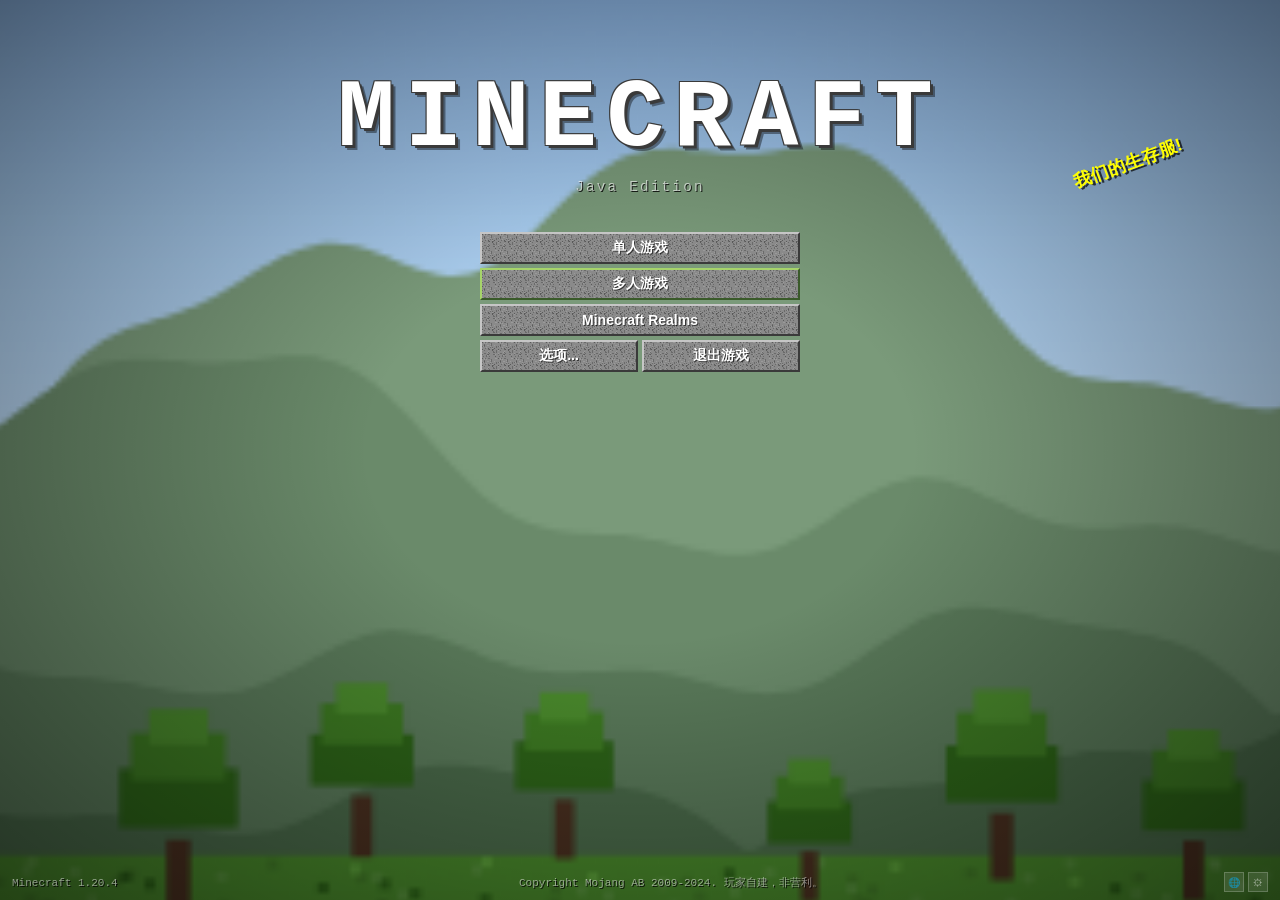
==== commit ea748302: "Add files via upload" ====
--- a/index.html
+++ b/index.html
@@ -145,7 +145,11 @@
                     </div>
                     <div class="stat-card">
                         <div class="stat-icon"><i class="fas fa-users"></i></div>
-                        <div class="stat-info"><h3>人数上限</h3><p>不限</p></div>
+                        <div class="stat-info"><h3>在线人数</h3><p id="statPlayers">加载中...</p></div>
+                    </div>
+                    <div class="stat-card">
+                        <div class="stat-icon"><i class="fas fa-signal"></i></div>
+                        <div class="stat-info"><h3>服务器状态</h3><p id="statStatus">加载中...</p></div>
                     </div>
                     <div class="stat-card">
                         <div class="stat-icon"><i class="fas fa-puzzle-piece"></i></div>
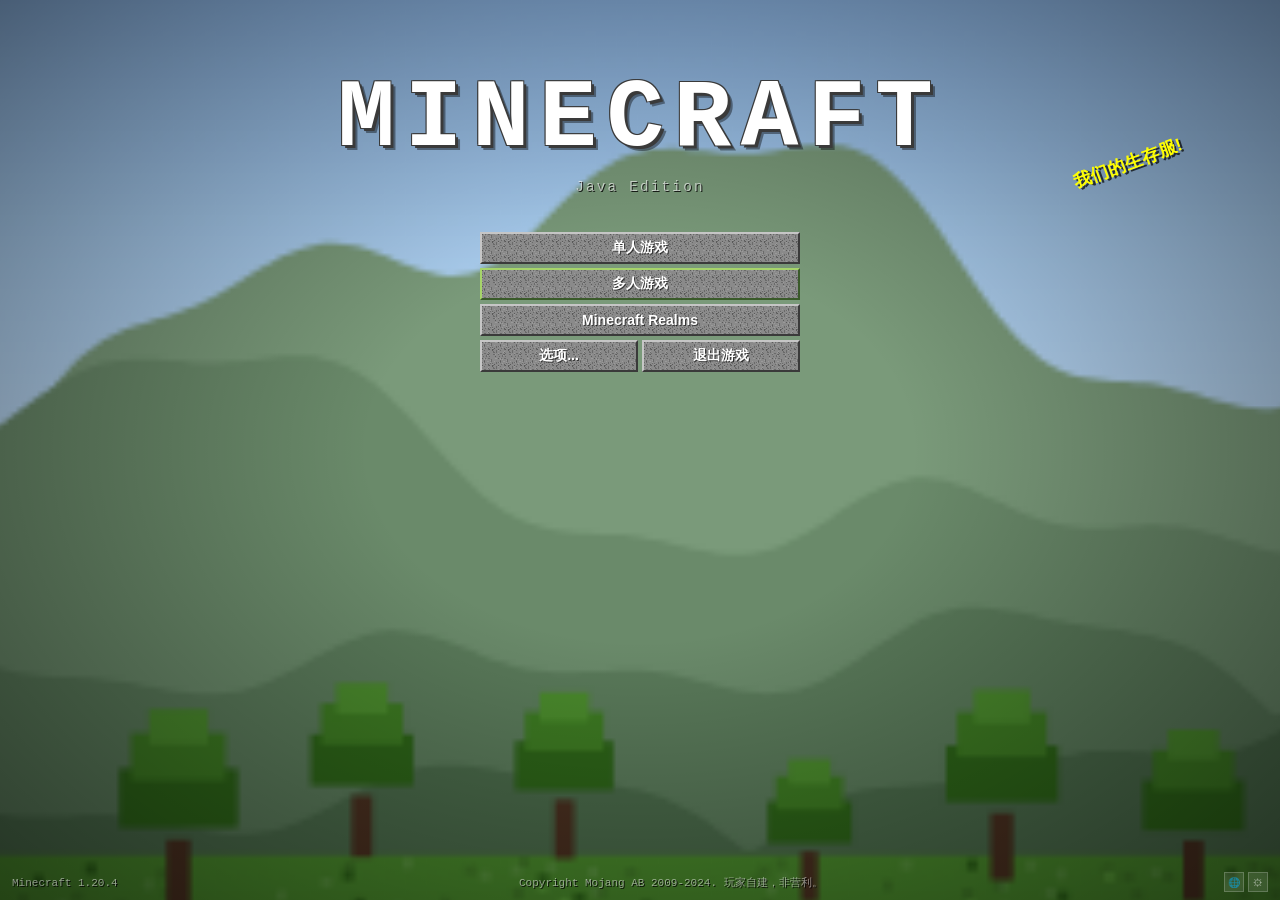
==== commit be39175d: "Add files via upload" ====
--- a/index.html
+++ b/index.html
@@ -144,14 +144,6 @@
                         <div class="stat-info"><h3>开服时间</h3><p>不定时</p></div>
                     </div>
                     <div class="stat-card">
-                        <div class="stat-icon"><i class="fas fa-users"></i></div>
-                        <div class="stat-info"><h3>在线人数</h3><p id="statPlayers">加载中...</p></div>
-                    </div>
-                    <div class="stat-card">
-                        <div class="stat-icon"><i class="fas fa-signal"></i></div>
-                        <div class="stat-info"><h3>服务器状态</h3><p id="statStatus">加载中...</p></div>
-                    </div>
-                    <div class="stat-card">
                         <div class="stat-icon"><i class="fas fa-puzzle-piece"></i></div>
                         <div class="stat-info"><h3>插件</h3><p>可沟通添加</p></div>
                     </div>
--- a/style.css
+++ b/style.css
@@ -1,1906 +1,1906 @@
-/* ============================================================
-   我们的生存服 · Minecraft 国际版风格
-   方块硬边 · 粗描边 · 斜面阴影 · 像素感
-   4 种布局：center / left / magazine / compact
-   ============================================================ */
-
-/* ---------------- 基础 ---------------- */
-* {
-    margin: 0;
-    padding: 0;
-    box-sizing: border-box;
-}
-
-html {
-    scroll-behavior: smooth;
-}
-
-.hero,
-.section {
-    scroll-margin-top: 84px;
-}
-
-:root {
-    --font-ui: "Segoe UI", "Microsoft YaHei", "PingFang SC", "Hiragino Sans GB", sans-serif;
-    --font-mono: "Consolas", "Courier New", monospace;
-
-    --accent: #5a8f29;
-    --accent-rgb: 90, 143, 41;
-    --accent-dark: #3d6b1e;
-    --accent-light: #7ec043;
-    --accent-2: #9c7342;
-    --on-accent: #ffffff;
-
-    --bg-1: #1a1a1a;
-    --bg-2: #222222;
-    --panel-1: #2a2a2a;
-    --panel-2: #111111;
-    --nav-bg: rgba(20, 20, 18, 0.94);
-    --nav-bg-strong: rgba(20, 20, 18, 0.99);
-
-    --card-bg: rgba(60, 60, 55, 0.35);
-    --text-muted: #a8a89a;
-
-    --card-border-width: 3px;
-    --card-border-color: rgba(var(--accent-rgb), 0.5);
-    --card-radius: 0;
-    --card-shadow: 4px 4px 0 rgba(0, 0, 0, 0.5);
-    --card-top-bar: none;
-    --card-bevel: inset 2px 2px 0 rgba(255, 255, 255, 0.08),
-                  inset -2px -2px 0 rgba(0, 0, 0, 0.35);
-}
-
-body {
-    font-family: var(--font-ui);
-    background-color: var(--bg-1);
-    background-image:
-        linear-gradient(rgba(255, 255, 255, 0.018) 1px, transparent 1px),
-        linear-gradient(90deg, rgba(255, 255, 255, 0.018) 1px, transparent 1px);
-    background-size: 32px 32px;
-    color: #e0e0d8;
-    overflow-x: hidden;
-    line-height: 1.65;
-}
-
-.container {
-    max-width: 1200px;
-    margin: 0 auto;
-    padding: 0 24px;
-}
-
-.contact-btn,
-.copy-btn,
-.btn-primary,
-.btn-secondary:hover,
-.rule-number {
-    color: var(--on-accent);
-}
-
-/* ---------------- 导航 ---------------- */
-.navbar {
-    position: fixed;
-    top: 0;
-    width: 100%;
-    background-color: var(--nav-bg);
-    background-image: var(--nav-texture, none);
-    background-size: 16px 16px;
-    background-repeat: repeat;
-    background-blend-mode: multiply;
-    z-index: 1000;
-    padding: 0.85rem 0;
-    border-bottom: 4px solid var(--accent);
-    image-rendering: pixelated;
-}
-
-.nav-container {
-    max-width: 1200px;
-    margin: 0 auto;
-    padding: 0 24px;
-    display: flex;
-    justify-content: space-between;
-    align-items: center;
-}
-
-.nav-logo {
-    display: flex;
-    align-items: center;
-    font-size: 1.3rem;
-    font-weight: 800;
-    color: #f0f0e8;
-    text-shadow: 3px 3px 0 rgba(0, 0, 0, 0.7);
-    letter-spacing: 0.02em;
-}
-
-.nav-logo img {
-    width: 34px;
-    height: 34px;
-    margin-right: 10px;
-    image-rendering: pixelated;
-}
-
-.nav-menu {
-    display: flex;
-    list-style: none;
-    gap: 1.8rem;
-}
-
-.nav-menu a {
-    color: #d0d0c8;
-    text-decoration: none;
-    font-weight: 700;
-    font-size: 0.95rem;
-    letter-spacing: 0.03em;
-    text-transform: uppercase;
-    transition: color 0.15s ease;
-}
-
-.nav-menu a:hover {
-    color: var(--accent-light);
-}
-
-.hamburger {
-    display: none;
-    flex-direction: column;
-    justify-content: center;
-    gap: 5px;
-    width: 44px;
-    height: 36px;
-    padding: 0 9px;
-    cursor: pointer;
-    background: rgba(0, 0, 0, 0.5);
-    border: 3px solid var(--accent);
-    border-radius: 0;
-}
-
-.hamburger .bar {
-    display: block;
-    width: 100%;
-    height: 3px;
-    background: #e0e0d8;
-}
-
-.hamburger:hover .bar {
-    background: var(--accent-light);
-}
-
-/* ---------------- 首屏 ---------------- */
-.hero {
-    min-height: 85vh;
-    display: flex;
-    align-items: center;
-    justify-content: center;
-    position: relative;
-    padding: 6.5rem 2rem 3rem;
-    background-color: rgba(10, 14, 8, 0.88);
-    background-image:
-        var(--hero-texture, none),
-        linear-gradient(rgba(10, 14, 8, 0.85), rgba(10, 14, 8, 0.92));
-    background-size: 16px 16px, 100% 100%;
-    background-repeat: repeat, no-repeat;
-    background-blend-mode: multiply;
-    border-bottom: 4px solid var(--accent);
-    image-rendering: pixelated;
-}
-
-.hero-content {
-    text-align: center;
-    z-index: 2;
-    max-width: 800px;
-}
-
-.hero-title {
-    font-size: clamp(2.4rem, 7vw, 4rem);
-    font-weight: 900;
-    letter-spacing: 0.08em;
-    color: #f4f4e8;
-    text-shadow: 4px 4px 0 rgba(0, 0, 0, 0.7), 6px 6px 0 rgba(0, 0, 0, 0.3);
-    margin-bottom: 1rem;
-    text-transform: uppercase;
-}
-
-.hero-subtitle {
-    font-size: clamp(1rem, 3vw, 1.2rem);
-    margin-bottom: 2rem;
-    color: var(--text-muted);
-    letter-spacing: 0.05em;
-}
-
-.server-status {
-    display: flex;
-    justify-content: center;
-    align-items: center;
-    gap: 1.1rem;
-    margin-bottom: 1.6rem;
-    flex-wrap: wrap;
-}
-
-.status-indicator {
-    display: inline-flex;
-    align-items: center;
-    gap: 0.7rem;
-    background: rgba(0, 0, 0, 0.5);
-    padding: 0.7rem 1.2rem;
-    border: 3px solid var(--accent);
-    border-radius: 0;
-    font-weight: 700;
-}
-
-.status-dot {
-    width: 12px;
-    height: 12px;
-    background: #d6a545;
-    border: 2px solid rgba(0, 0, 0, 0.5);
-    animation: blink 1.4s steps(2, end) infinite;
-}
-
-.status-dot.online { background: #4ec94e; }
-.status-dot.offline { background: #d64545; }
-
-@keyframes blink {
-    50% { opacity: 0.35; }
-}
-
-.player-count {
-    display: inline-flex;
-    align-items: center;
-    gap: 0.6rem;
-    background: rgba(var(--accent-rgb), 0.18);
-    padding: 0.7rem 1.3rem;
-    border: 3px solid var(--accent);
-    border-radius: 0;
-    font-weight: 700;
-}
-
-.player-count i {
-    color: var(--accent-light);
-}
-
-.player-count-number {
-    font-family: var(--font-mono);
-    font-size: 1.6rem;
-    font-weight: 700;
-    color: var(--accent-light);
-}
-
-.server-ip {
-    margin-bottom: 2rem;
-}
-
-.ip-container {
-    display: inline-flex;
-    align-items: center;
-    justify-content: center;
-    gap: 0.9rem;
-    flex-wrap: wrap;
-    background: rgba(0, 0, 0, 0.35);
-    padding: 1rem 1.6rem;
-    border: 3px solid var(--accent);
-    border-radius: 0;
-    box-shadow: inset 2px 2px 0 rgba(255, 255, 255, 0.08), 4px 4px 0 rgba(0, 0, 0, 0.4);
-}
-
-.ip-label {
-    color: var(--text-muted);
-    font-weight: 600;
-}
-
-.ip-address {
-    font-family: var(--font-mono);
-    font-size: 1.05rem;
-    font-weight: 700;
-    color: var(--accent-light);
-}
-
-.copy-btn {
-    background: var(--accent);
-    border: 3px solid rgba(0, 0, 0, 0.5);
-    box-shadow: inset 2px 2px 0 rgba(255, 255, 255, 0.25),
-                inset -2px -2px 0 rgba(0, 0, 0, 0.35);
-    padding: 0.55rem 0.85rem;
-    border-radius: 0;
-    cursor: pointer;
-    transition: background 0.15s ease;
-    font-size: 1rem;
-    display: inline-flex;
-    align-items: center;
-    justify-content: center;
-    min-width: 40px;
-    min-height: 36px;
-    position: relative;
-    overflow: hidden;
-}
-
-.copy-btn:hover {
-    background: var(--accent-light);
-}
-
-.server-details {
-    margin-top: 0.9rem;
-    display: flex;
-    justify-content: center;
-    gap: 1.5rem;
-    flex-wrap: wrap;
-}
-
-.detail-item {
-    background: rgba(0, 0, 0, 0.5);
-    padding: 0.5rem 1rem;
-    border: 3px solid rgba(var(--accent-rgb), 0.5);
-    border-radius: 0;
-}
-
-.detail-label {
-    color: var(--text-muted);
-    margin-right: 0.5rem;
-}
-
-.detail-value {
-    color: var(--accent-light);
-    font-family: var(--font-mono);
-    font-weight: 700;
-}
-
-.hero-buttons {
-    display: flex;
-    gap: 1rem;
-    justify-content: center;
-    flex-wrap: wrap;
-}
-
-.btn {
-    display: inline-flex;
-    align-items: center;
-    gap: 0.5rem;
-    padding: 0.8rem 1.6rem;
-    text-decoration: none;
-    border-radius: 0;
-    font-weight: 700;
-    letter-spacing: 0.03em;
-    text-transform: uppercase;
-    font-size: 0.9rem;
-    transition: background 0.15s ease;
-    position: relative;
-    overflow: hidden;
-}
-
-.btn-primary {
-    background: var(--accent);
-    border: 3px solid rgba(0, 0, 0, 0.5);
-    box-shadow: inset 2px 2px 0 rgba(255, 255, 255, 0.25),
-                inset -2px -2px 0 rgba(0, 0, 0, 0.35),
-                4px 4px 0 rgba(0, 0, 0, 0.4);
-}
-
-.btn-primary:hover {
-    background: var(--accent-light);
-}
-
-.btn-secondary {
-    background: transparent;
-    color: var(--accent-light);
-    border: 3px solid var(--accent);
-}
-
-.btn-secondary:hover {
-    background: var(--accent);
-}
-
-/* ---------------- 板块 ---------------- */
-.section {
-    padding: 4rem 0;
-}
-
-.section + .section {
-    padding-top: 2rem;
-}
-
-.section-title {
-    display: flex;
-    align-items: center;
-    justify-content: center;
-    gap: 0.8rem;
-    font-size: 2rem;
-    font-weight: 900;
-    letter-spacing: 0.06em;
-    color: #f0f0e8;
-    text-shadow: 3px 3px 0 rgba(0, 0, 0, 0.7);
-    margin-bottom: 2rem;
-    text-transform: uppercase;
-}
-
-.section-title i {
-    color: var(--accent-light);
-}
-
-/* Server Stats */
-.server-stats {
-    display: grid;
-    grid-template-columns: repeat(5, 1fr);
-    gap: 1.5rem;
-    margin-top: 1.2rem;
-}
-
-.stat-icon {
-    font-size: 2.4rem;
-    color: var(--accent-light);
-    margin-bottom: 0.75rem;
-}
-
-.stat-info h3 {
-    font-size: 1.15rem;
-    margin-bottom: 0.35rem;
-    color: #f0f0e8;
-    font-weight: 800;
-    letter-spacing: 0.03em;
-}
-
-.stat-info p {
-    color: var(--text-muted);
-    font-weight: 600;
-}
-
-/* Rules */
-.rules-grid {
-    display: grid;
-    grid-template-columns: repeat(auto-fit, minmax(300px, 1fr));
-    gap: 1.5rem;
-    margin-top: 1.2rem;
-}
-
-.rule-header {
-    display: flex;
-    align-items: center;
-    justify-content: center;
-    gap: 0.9rem;
-    margin-bottom: 1.1rem;
-}
-
-.rule-number {
-    width: 44px;
-    height: 44px;
-    display: grid;
-    place-items: center;
-    background: var(--accent);
-    border: 3px solid rgba(0, 0, 0, 0.5);
-    box-shadow: inset 2px 2px 0 rgba(255, 255, 255, 0.25),
-                inset -2px -2px 0 rgba(0, 0, 0, 0.35);
-    border-radius: 0;
-    font-family: var(--font-mono);
-    font-size: 1.2rem;
-    font-weight: 700;
-}
-
-.rule-icon {
-    font-size: 1.4rem;
-    color: var(--accent-light);
-}
-
-.rule-content h3 {
-    font-size: 1.15rem;
-    margin-bottom: 0.5rem;
-    color: #f0f0e8;
-    font-weight: 800;
-}
-
-.rule-content p {
-    color: var(--text-muted);
-}
-
-/* Contact */
-.contact-grid {
-    display: flex;
-    justify-content: center;
-    gap: 1.5rem;
-    margin-top: 1.2rem;
-}
-
-.contact-card {
-    max-width: 320px;
-    width: 100%;
-}
-
-.contact-card i {
-    font-size: 2.4rem;
-    color: var(--accent-light);
-    margin-bottom: 0.75rem;
-}
-
-.contact-card h3 {
-    font-size: 1.15rem;
-    margin-bottom: 0.5rem;
-    color: #f0f0e8;
-    font-weight: 800;
-}
-
-.contact-card p {
-    color: var(--text-muted);
-    word-break: break-all;
-    font-weight: 600;
-}
-
-.contact-btn {
-    display: inline-block;
-    margin-top: 1rem;
-    padding: 0.7rem 1.3rem;
-    background: var(--accent);
-    border: 3px solid rgba(0, 0, 0, 0.5);
-    box-shadow: inset 2px 2px 0 rgba(255, 255, 255, 0.25),
-                inset -2px -2px 0 rgba(0, 0, 0, 0.35);
-    border-radius: 0;
-    text-decoration: none;
-    font-weight: 700;
-    letter-spacing: 0.03em;
-    text-transform: uppercase;
-    font-size: 0.85rem;
-    transition: background 0.15s ease;
-    position: relative;
-    overflow: hidden;
-}
-
-.contact-btn:hover {
-    background: var(--accent-light);
-}
-
-/* ---------------- 页脚 ---------------- */
-.footer {
-    background: rgba(0, 0, 0, 0.5);
-    padding: 3rem 0 1.5rem;
-    border-top: 4px solid var(--accent);
-}
-
-.footer-content {
-    display: grid;
-    grid-template-columns: 2fr 1fr 1fr;
-    gap: 2rem;
-    margin-bottom: 2rem;
-}
-
-.footer-section h3,
-.footer-section h4 {
-    color: #f0f0e8;
-    font-size: 1.05rem;
-    margin-bottom: 0.8rem;
-    font-weight: 800;
-    letter-spacing: 0.03em;
-}
-
-.footer-section p {
-    color: var(--text-muted);
-}
-
-.footer-section ul {
-    list-style: none;
-}
-
-.footer-section ul li {
-    margin-bottom: 0.4rem;
-}
-
-.footer-section ul li a {
-    color: var(--text-muted);
-    text-decoration: none;
-    font-weight: 600;
-    transition: color 0.15s ease;
-}
-
-.footer-section ul li a:hover {
-    color: var(--accent-light);
-}
-
-.footer-bottom {
-    text-align: center;
-    padding-top: 1.2rem;
-    border-top: 2px solid rgba(255, 255, 255, 0.12);
-    color: var(--text-muted);
-    font-size: 0.9rem;
-}
-
-/* ============================================================
-   4 种布局 — 结构性差异
-   ============================================================ */
-
-/* -------- 1. CENTER 居中经典 -------- */
-html[data-layout="center"] .container,
-html[data-layout="center"] .nav-container {
-    max-width: 1200px;
-}
-
-html[data-layout="center"] .section-title {
-    justify-content: center;
-    text-align: center;
-}
-
-html[data-layout="center"] .stat-card,
-html[data-layout="center"] .rule-card,
-html[data-layout="center"] .contact-card {
-    text-align: center;
-}
-
-html[data-layout="center"] .rule-header {
-    justify-content: center;
-}
-
-/* -------- 2. LEFT 左对齐 + 双列网格 -------- */
-html[data-layout="left"] .container,
-html[data-layout="left"] .nav-container {
-    max-width: 1200px;
-}
-
-html[data-layout="left"] .hero {
-    justify-content: flex-start;
-}
-
-html[data-layout="left"] .hero-content {
-    text-align: left;
-    max-width: 800px;
-    padding-left: 2rem;
-}
-
-html[data-layout="left"] .server-status,
-html[data-layout="left"] .ip-container {
-    justify-content: flex-start;
-}
-
-html[data-layout="left"] .section-title {
-    justify-content: flex-start;
-    text-align: left;
-    padding-left: 0.5rem;
-}
-
-html[data-layout="left"] .server-stats {
-    grid-template-columns: repeat(5, 1fr);
-    gap: 1rem;
-}
-
-html[data-layout="left"] .stat-card {
-    text-align: left;
-    display: flex;
-    align-items: center;
-    gap: 1rem;
-    padding: 1.2rem 1.4rem;
-}
-
-html[data-layout="left"] .stat-icon {
-    font-size: 2rem;
-    margin-bottom: 0;
-    flex-shrink: 0;
-}
-
-html[data-layout="left"] .stat-info h3 {
-    font-size: 0.9rem;
-    margin-bottom: 0.15rem;
-}
-
-html[data-layout="left"] .stat-info p {
-    font-size: 1.05rem;
-    color: var(--accent-light);
-    font-weight: 700;
-}
-
-html[data-layout="left"] .contact-card {
-    text-align: left;
-}
-
-html[data-layout="left"] .rule-header {
-    justify-content: flex-start;
-}
-
-/* -------- 3. MAGAZINE 杂志风 -------- */
-html[data-layout="magazine"] .container,
-html[data-layout="magazine"] .nav-container {
-    max-width: 1300px;
-}
-
-html[data-layout="magazine"] .section {
-    padding: 4rem 0;
-}
-
-html[data-layout="magazine"] .section-title {
-    justify-content: flex-start;
-    text-align: left;
-    font-size: 2.2rem;
-    border-left: 6px solid var(--accent);
-    padding-left: 1rem;
-}
-
-html[data-layout="magazine"] .hero {
-    min-height: 75vh;
-}
-
-html[data-layout="magazine"] .server-stats {
-    grid-template-columns: repeat(5, 1fr);
-    gap: 1.2rem;
-}
-
-html[data-layout="magazine"] .stat-card {
-    text-align: center;
-    padding: 1.4rem 1rem;
-}
-
-html[data-layout="magazine"] .stat-icon {
-    font-size: 2rem;
-    margin-bottom: 0.6rem;
-}
-
-html[data-layout="magazine"] .stat-info h3 {
-    font-size: 0.85rem;
-    letter-spacing: 0.08em;
-    text-transform: uppercase;
-    color: var(--text-muted);
-    font-weight: 700;
-}
-
-html[data-layout="magazine"] .stat-info p {
-    font-size: 1.15rem;
-    color: var(--accent-light);
-    font-weight: 800;
-    margin-top: 0.2rem;
-}
-
-html[data-layout="magazine"] .rules-grid {
-    grid-template-columns: repeat(3, 1fr);
-    gap: 1.2rem;
-}
-
-html[data-layout="magazine"] .contact-grid {
-    justify-content: center;
-}
-
-html[data-layout="magazine"] .stat-card,
-html[data-layout="magazine"] .rule-card,
-html[data-layout="magazine"] .contact-card {
-    text-align: left;
-}
-
-html[data-layout="magazine"] .rule-header {
-    justify-content: flex-start;
-}
-
-/* -------- 4. COMPACT 紧凑多列 -------- */
-html[data-layout="compact"] .container,
-html[data-layout="compact"] .nav-container {
-    max-width: 1000px;
-}
-
-html[data-layout="compact"] .section {
-    padding: 2rem 0;
-}
-
-html[data-layout="compact"] .section-title {
-    font-size: 1.5rem;
-    margin-bottom: 1.2rem;
-    gap: 0.5rem;
-}
-
-html[data-layout="compact"] .hero {
-    min-height: 70vh;
-    padding: 5rem 1.5rem 2rem;
-}
-
-html[data-layout="compact"] .server-stats {
-    grid-template-columns: repeat(5, 1fr);
-    gap: 0.8rem;
-    margin-top: 1rem;
-}
-
-html[data-layout="compact"] .rules-grid {
-    grid-template-columns: repeat(3, 1fr);
-    gap: 0.8rem;
-    margin-top: 1rem;
-}
-
-html[data-layout="compact"] .contact-grid {
-    grid-template-columns: repeat(2, 1fr);
-    gap: 0.8rem;
-    margin-top: 1rem;
-}
-
-html[data-layout="compact"] .stat-card,
-html[data-layout="compact"] .rule-card,
-html[data-layout="compact"] .contact-card {
-    padding: 1rem;
-    text-align: center;
-}
-
-html[data-layout="compact"] .stat-icon,
-html[data-layout="compact"] .contact-card i {
-    font-size: 1.8rem;
-    margin-bottom: 0.4rem;
-}
-
-html[data-layout="compact"] .stat-info h3,
-html[data-layout="compact"] .contact-card h3,
-html[data-layout="compact"] .rule-content h3 {
-    font-size: 0.95rem;
-    margin-bottom: 0.25rem;
-}
-
-html[data-layout="compact"] .rule-header {
-    justify-content: center;
-    margin-bottom: 0.7rem;
-}
-
-html[data-layout="compact"] .rule-number {
-    width: 32px;
-    height: 32px;
-    font-size: 0.9rem;
-}
-
-html[data-layout="compact"] .contact-btn {
-    padding: 0.5rem 0.9rem;
-    font-size: 0.8rem;
-}
-
-/* ============================================================
-   卡片样式系统
-   ============================================================ */
-
-/* 1. 玻璃拟态 → 半透明石板 */
-html[data-cards="glass"] {
-    --card-border-width: 3px;
-    --card-border-color: rgba(var(--accent-rgb), 0.45);
-    --card-radius: 0;
-    --card-shadow: 4px 4px 0 rgba(0, 0, 0, 0.5);
-    --card-bg: rgba(255, 255, 255, 0.08);
-}
-
-/* 2. 极简描边 */
-html[data-cards="outline"] {
-    --card-border-width: 4px;
-    --card-border-color: var(--accent);
-    --card-radius: 0;
-    --card-shadow: none;
-    --card-bg: rgba(0, 0, 0, 0.35);
-}
-
-/* 3. 主题色块 */
-html[data-cards="neon"] {
-    --card-border-width: 3px;
-    --card-border-color: var(--accent-light);
-    --card-radius: 0;
-    --card-shadow: 4px 4px 0 rgba(0, 0, 0, 0.5);
-    --card-bg: rgba(var(--accent-rgb), 0.12);
-}
-
-/* 4. 实心深色 + 顶部色条 */
-html[data-cards="stripe"] {
-    --card-border-width: 3px;
-    --card-border-color: rgba(var(--accent-rgb), 0.35);
-    --card-radius: 0;
-    --card-shadow: 4px 4px 0 rgba(0, 0, 0, 0.5);
-    --card-bg: rgba(0, 0, 0, 0.4);
-    --card-top-bar: var(--accent);
-}
-
-/* 板块样式统一落地 */
-.stat-card,
-.rule-card,
-.contact-card {
-    position: relative;
-    overflow: hidden;
-    padding: 1.6rem;
-    background-color: var(--card-bg);
-    background-image: var(--card-texture, none);
-    background-size: 16px 16px;
-    background-repeat: repeat;
-    background-blend-mode: multiply;
-    border: var(--card-border-width) solid var(--card-border-color);
-    border-radius: var(--card-radius);
-    box-shadow: var(--card-shadow), var(--card-bevel);
-    transition: border-color 0.15s ease, transform 0.15s ease;
-    image-rendering: pixelated;
-}
-
-.stat-card::before,
-.rule-card::before,
-.contact-card::before {
-    content: '';
-    position: absolute;
-    top: 0;
-    left: 0;
-    right: 0;
-    height: 5px;
-    background: var(--card-top-bar, none);
-    pointer-events: none;
-}
-
-.stat-card:hover,
-.rule-card:hover,
-.contact-card:hover {
-    transform: translateY(-3px);
-    border-color: var(--accent-light);
-}
-
-html[data-cards="outline"] .stat-card:hover,
-html[data-cards="outline"] .rule-card:hover,
-html[data-cards="outline"] .contact-card:hover {
-    background-color: rgba(var(--accent-rgb), 0.12);
-}
-
-.navbar.scrolled {
-    background-color: var(--nav-bg-strong);
-}
-
-/* ============================================================
-   主题系统
-   ============================================================ */
-
-html[data-theme="dirt"] {
-    --accent: #7a5636;
-    --accent-rgb: 122, 86, 54;
-    --accent-dark: #5c4027;
-    --accent-light: #a07850;
-    --accent-2: #5c4027;
-    --on-accent: #ffffff;
-    --bg-1: #17120d;
-    --bg-2: #1e1710;
-    --panel-1: #2c2318;
-    --panel-2: #120d09;
-    --nav-bg: rgba(20, 15, 10, 0.94);
-    --nav-bg-strong: rgba(20, 15, 10, 0.99);
-    --card-bg: rgba(122, 86, 54, 0.12);
-    --text-muted: #b3a696;
-}
-
-html[data-theme="grass"] {
-    --accent: #5a8f29;
-    --accent-rgb: 90, 143, 41;
-    --accent-dark: #3d6b1e;
-    --accent-light: #7ec043;
-    --accent-2: #3d6b1e;
-    --on-accent: #ffffff;
-    --bg-1: #10160c;
-    --bg-2: #141d0f;
-    --panel-1: #1f2c16;
-    --panel-2: #0b1108;
-    --nav-bg: rgba(14, 20, 10, 0.94);
-    --nav-bg-strong: rgba(14, 20, 10, 0.99);
-    --card-bg: rgba(90, 143, 41, 0.10);
-    --text-muted: #a4b596;
-}
-
-html[data-theme="stone"] {
-    --accent: #8d8d8d;
-    --accent-rgb: 141, 141, 141;
-    --accent-dark: #6f6f6f;
-    --accent-light: #adadad;
-    --accent-2: #6f6f6f;
-    --on-accent: #141414;
-    --bg-1: #131313;
-    --bg-2: #1a1a1a;
-    --panel-1: #2a2a2a;
-    --panel-2: #0e0e0e;
-    --nav-bg: rgba(17, 17, 17, 0.94);
-    --nav-bg-strong: rgba(17, 17, 17, 0.99);
-    --card-bg: rgba(255, 255, 255, 0.06);
-    --text-muted: #b0b0b0;
-}
-
-html[data-theme="oak"] {
-    --accent: #a2703f;
-    --accent-rgb: 162, 112, 63;
-    --accent-dark: #82572f;
-    --accent-light: #c08f57;
-    --accent-2: #82572f;
-    --on-accent: #ffffff;
-    --bg-1: #171208;
-    --bg-2: #1e1810;
-    --panel-1: #2d2418;
-    --panel-2: #120d08;
-    --nav-bg: rgba(21, 16, 10, 0.94);
-    --nav-bg-strong: rgba(21, 16, 10, 0.99);
-    --card-bg: rgba(162, 112, 63, 0.10);
-    --text-muted: #b8a893;
-}
-
-html[data-theme="sand"] {
-    --accent: #d5c07a;
-    --accent-rgb: 213, 192, 122;
-    --accent-dark: #b8a35c;
-    --accent-light: #e8d494;
-    --accent-2: #b8a35c;
-    --on-accent: #201a06;
-    --bg-1: #17150f;
-    --bg-2: #1e1c14;
-    --panel-1: #2d2a1c;
-    --panel-2: #12100a;
-    --nav-bg: rgba(21, 19, 13, 0.94);
-    --nav-bg-strong: rgba(21, 19, 13, 0.99);
-    --card-bg: rgba(213, 192, 122, 0.08);
-    --text-muted: #bdb49a;
-}
-
-html[data-theme="nether"] {
-    --accent: #9c3a2e;
-    --accent-rgb: 156, 58, 46;
-    --accent-dark: #7a2b22;
-    --accent-light: #c05a4b;
-    --accent-2: #7a2b22;
-    --on-accent: #ffffff;
-    --bg-1: #180d0d;
-    --bg-2: #201111;
-    --panel-1: #301918;
-    --panel-2: #130a0a;
-    --nav-bg: rgba(22, 11, 11, 0.94);
-    --nav-bg-strong: rgba(22, 11, 11, 0.99);
-    --card-bg: rgba(156, 58, 46, 0.10);
-    --text-muted: #bda29c;
-}
-
-html[data-theme="diamond"] {
-    --accent: #3fc9b8;
-    --accent-rgb: 63, 201, 184;
-    --accent-dark: #2ea294;
-    --accent-light: #6fe0d1;
-    --accent-2: #2ea294;
-    --on-accent: #04201c;
-    --bg-1: #0d1514;
-    --bg-2: #111d1b;
-    --panel-1: #1a2c29;
-    --panel-2: #0a1211;
-    --nav-bg: rgba(12, 20, 19, 0.94);
-    --nav-bg-strong: rgba(12, 20, 19, 0.99);
-    --card-bg: rgba(63, 201, 184, 0.08);
-    --text-muted: #9db8b3;
-}
-
-/* ============================================================
-   入场动画
-   ============================================================ */
-
-.intro {
-    position: fixed;
-    inset: 0;
-    z-index: 9999;
-    display: grid;
-    place-items: center;
-    overflow: hidden;
-    animation: introHide 0.01s linear 2.95s forwards;
-}
-
-@keyframes introHide {
-    to { visibility: hidden; pointer-events: none; }
-}
-
-.intro-panel {
-    position: absolute;
-    top: 0;
-    z-index: 1;
-    width: 50.5%;
-    height: 100%;
-    background-color: #6b4a2f;
-    background-image:
-        linear-gradient(45deg, rgba(0, 0, 0, 0.18) 25%, transparent 25%, transparent 75%, rgba(0, 0, 0, 0.18) 75%),
-        linear-gradient(45deg, rgba(255, 255, 255, 0.07) 25%, transparent 25%, transparent 75%, rgba(255, 255, 255, 0.07) 75%);
-    background-size: 12px 12px;
-    background-position: 0 0, 6px 6px;
-    box-shadow: inset 0 0 120px rgba(0, 0, 0, 0.55);
-    will-change: transform;
-}
-
-.intro-panel-l {
-    left: 0;
-    animation: panelOutL 1s cubic-bezier(0.85, 0, 0.15, 1) 1.9s forwards;
-}
-
-.intro-panel-r {
-    right: 0;
-    animation: panelOutR 1s cubic-bezier(0.85, 0, 0.15, 1) 1.9s forwards;
-}
-
-@keyframes panelOutL { to { transform: translateX(-101%); } }
-@keyframes panelOutR { to { transform: translateX(101%); } }
-@keyframes fadeIn { to { opacity: 1; } }
-
-.intro-core {
-    position: relative;
-    z-index: 5;
-    display: flex;
-    flex-direction: column;
-    align-items: center;
-    gap: clamp(10px, 2.4vw, 18px);
-    padding: 0 7vw;
-    text-align: center;
-    will-change: transform, opacity;
-    animation: coreIn 0.7s cubic-bezier(0.16, 1, 0.3, 1) both,
-               coreOut 0.5s ease-in 1.6s forwards;
-}
-
-@keyframes coreIn {
-    from { opacity: 0; transform: scale(0.92); }
-    to { opacity: 1; transform: none; }
-}
-
-@keyframes coreOut {
-    to { opacity: 0; transform: scale(1.08); }
-}
-
-.intro-logo {
-    width: clamp(60px, 13vw, 112px);
-    image-rendering: pixelated;
-    animation: logoPop 0.6s cubic-bezier(0.16, 1, 0.3, 1) 0.15s both;
-}
-
-@keyframes logoPop {
-    from { opacity: 0; transform: scale(0.6); }
-    to { opacity: 1; transform: none; }
-}
-
-.intro-title {
-    font-size: clamp(1.5rem, 6.4vw, 2.6rem);
-    font-weight: 900;
-    letter-spacing: 0.08em;
-    color: #f4f4e8;
-    text-shadow: 4px 4px 0 rgba(0, 0, 0, 0.7);
-    animation: titleIn 0.7s cubic-bezier(0.16, 1, 0.3, 1) 0.3s both;
-    text-transform: uppercase;
-}
-
-@keyframes titleIn {
-    from { opacity: 0; transform: translateY(18px); }
-    to { opacity: 1; transform: none; }
-}
-
-.intro-sub {
-    font-size: clamp(0.65rem, 2.4vw, 0.8rem);
-    letter-spacing: 0.4em;
-    color: rgba(255, 255, 255, 0.7);
-    animation: fadeIn 0.6s ease 0.6s both;
-}
-
-.intro-bar {
-    width: min(72vw, 320px);
-    height: 18px;
-    padding: 3px;
-    background: #1b1b1b;
-    border: 3px solid #000;
-    border-radius: 0;
-    overflow: hidden;
-    animation: fadeIn 0.4s ease 0.75s both;
-    box-shadow: inset 2px 2px 0 rgba(255, 255, 255, 0.05);
-}
-
-.intro-bar-fill {
-    display: block;
-    width: 100%;
-    height: 100%;
-    transform-origin: left center;
-    transform: scaleX(0);
-    background: var(--accent);
-    animation: barFill 0.85s cubic-bezier(0.4, 0, 0.2, 1) 0.75s forwards;
-}
-
-@keyframes barFill {
-    to { transform: scaleX(1); }
-}
-
-.intro-percent {
-    font-family: var(--font-mono);
-    font-size: clamp(0.62rem, 2.4vw, 0.75rem);
-    letter-spacing: 0.2em;
-    color: rgba(255, 255, 255, 0.6);
-    animation: fadeIn 0.4s ease 0.75s both;
-}
-
-.intro-hint {
-    position: absolute;
-    left: 50%;
-    bottom: clamp(16px, 4.5vh, 40px);
-    z-index: 5;
-    transform: translateX(-50%);
-    font-size: clamp(0.6rem, 2.4vw, 0.74rem);
-    letter-spacing: 0.16em;
-    color: rgba(255, 255, 255, 0.55);
-    white-space: nowrap;
-    animation: fadeIn 0.6s ease 0.9s both;
-}
-
-.navbar {
-    animation: navDrop 0.7s cubic-bezier(0.16, 1, 0.3, 1) 2.5s both;
-}
-
-@keyframes navDrop {
-    from { opacity: 0; transform: translateY(-110%); }
-    to { opacity: 1; transform: none; }
-}
-
-.hero-content > * {
-    animation: introRise 0.7s cubic-bezier(0.16, 1, 0.3, 1) both;
-}
-
-.hero-content > .hero-title { animation-delay: 2.4s; }
-.hero-content > .hero-subtitle { animation-delay: 2.55s; }
-.hero-content > .server-status { animation-delay: 2.7s; }
-.hero-content > .server-ip { animation-delay: 2.85s; }
-
-@keyframes introRise {
-    from { opacity: 0; transform: translateY(26px); }
-    to { opacity: 1; transform: none; }
-}
-
-html.skip-intro .intro { display: none; }
-
-html.skip-intro .navbar,
-html.skip-intro .hero-content > * {
-    animation: none !important;
-    opacity: 1 !important;
-    transform: none !important;
-}
-
-@media (prefers-reduced-motion: reduce) {
-    html { scroll-behavior: auto; }
-
-    .intro { display: none !important; }
-
-    .navbar,
-    .hero-content > * {
-        opacity: 1 !important;
-        animation: none !important;
-    }
-
-    .status-dot { animation: none !important; }
-}
-
-/* ============================================================
-   响应式
-   ============================================================ */
-@media (max-width: 768px) {
-    .hamburger {
-        display: flex;
-    }
-
-    .nav-menu {
-        display: none;
-        position: absolute;
-        top: 100%;
-        left: 0;
-        right: 0;
-        flex-direction: column;
-        gap: 0;
-        padding: 0.4rem 0;
-        background: var(--nav-bg-strong);
-        border-bottom: 4px solid var(--accent);
-    }
-
-    .navbar.menu-open .nav-menu {
-        display: flex;
-    }
-
-    .nav-menu li {
-        width: 100%;
-    }
-
-    .nav-menu a {
-        display: block;
-        padding: 0.85rem 20px;
-    }
-
-    .hero-title {
-        font-size: 2.2rem;
-    }
-
-    .server-status {
-        flex-direction: column;
-        gap: 0.8rem;
-    }
-
-    .ip-container {
-        flex-direction: column;
-        text-align: center;
-    }
-
-    .section-title {
-        font-size: 1.6rem;
-        flex-direction: column;
-        gap: 0.4rem;
-    }
-
-    /* 手机上 4 种布局统一收为单列，差异缩小 */
-    .server-stats {
-        grid-template-columns: repeat(2, 1fr);
-    }
-
-    html[data-layout="left"] .server-stats {
-        grid-template-columns: 1fr;
-    }
-
-    html[data-layout="magazine"] .server-stats,
-    html[data-layout="magazine"] .rules-grid,
-    html[data-layout="magazine"] .contact-grid {
-        grid-template-columns: 1fr;
-    }
-
-    html[data-layout="compact"] .server-stats,
-    html[data-layout="compact"] .rules-grid,
-    html[data-layout="compact"] .contact-grid {
-        grid-template-columns: repeat(2, 1fr);
-    }
-
-    .rules-grid {
-        grid-template-columns: 1fr;
-    }
-
-    .rule-header {
-        justify-content: flex-start;
-    }
-}
-
-@media (max-width: 400px) {
-    .intro-sub { letter-spacing: 0.28em; }
-    .intro-bar { width: 80vw; }
-}
-
-/* ============================================================
-   外观切换面板
-   ============================================================ */
-
-.skin-switcher {
-    position: fixed;
-    bottom: 24px;
-    right: 24px;
-    z-index: 8000;
-    font-family: var(--font-ui);
-}
-
-.skin-toggle {
-    width: 52px;
-    height: 52px;
-    display: grid;
-    place-items: center;
-    background: var(--accent);
-    color: var(--on-accent);
-    border: 3px solid rgba(0, 0, 0, 0.5);
-    box-shadow: inset 2px 2px 0 rgba(255, 255, 255, 0.25),
-                inset -2px -2px 0 rgba(0, 0, 0, 0.35),
-                4px 4px 0 rgba(0, 0, 0, 0.5);
-    border-radius: 0;
-    font-size: 1.3rem;
-    cursor: pointer;
-    transition: background 0.15s ease, transform 0.15s ease;
-}
-
-.skin-toggle:hover {
-    background: var(--accent-light);
-    transform: translateY(-2px);
-}
-
-.skin-toggle.active {
-    background: var(--accent-dark);
-}
-
-.skin-panel {
-    position: absolute;
-    bottom: 62px;
-    right: 0;
-    width: 260px;
-    background: rgba(18, 18, 16, 0.97);
-    border: 3px solid var(--accent);
-    border-radius: 0;
-    box-shadow: 4px 4px 0 rgba(0, 0, 0, 0.6), inset 2px 2px 0 rgba(255, 255, 255, 0.05);
-    padding: 1rem;
-    display: none;
-    flex-direction: column;
-    gap: 0.9rem;
-}
-
-.skin-panel.open {
-    display: flex;
-}
-
-.skin-group h4 {
-    color: var(--accent-light);
-    font-size: 0.75rem;
-    font-weight: 800;
-    letter-spacing: 0.12em;
-    text-transform: uppercase;
-    margin-bottom: 0.5rem;
-}
-
-.skin-options {
-    display: flex;
-    flex-wrap: wrap;
-    gap: 6px;
-}
-
-.skin-opt {
-    padding: 0.35rem 0.65rem;
-    background: rgba(255, 255, 255, 0.06);
-    border: 2px solid rgba(255, 255, 255, 0.15);
-    border-radius: 0;
-    color: #c8c8c0;
-    font-size: 0.75rem;
-    font-weight: 700;
-    cursor: pointer;
-    transition: all 0.12s ease;
-    text-transform: uppercase;
-    letter-spacing: 0.04em;
-}
-
-.skin-opt:hover {
-    background: rgba(var(--accent-rgb), 0.2);
-    border-color: var(--accent);
-    color: #f0f0e8;
-}
-
-.skin-opt.active {
-    background: var(--accent);
-    border-color: var(--accent-light);
-    color: var(--on-accent);
-    box-shadow: inset 2px 2px 0 rgba(255, 255, 255, 0.2), inset -2px -2px 0 rgba(0, 0, 0, 0.3);
-}
-
-.skin-theme-dot {
-    width: 32px;
-    height: 32px;
-    border: 3px solid rgba(255, 255, 255, 0.2);
-    border-radius: 0;
-    cursor: pointer;
-    transition: all 0.12s ease;
-    position: relative;
-    background-size: 100% 100%;
-    image-rendering: pixelated;
-}
-
-.skin-theme-dot:hover {
-    border-color: rgba(255, 255, 255, 0.6);
-    transform: scale(1.1);
-}
-
-.skin-theme-dot.active {
-    border-color: #fff;
-    box-shadow: 0 0 0 2px var(--accent), 3px 3px 0 rgba(0, 0, 0, 0.5);
-}
-
-/* 主题纹理由 JS Canvas 动态生成，不设纯色背景 */
-
-@media (max-width: 768px) {
-    .skin-switcher {
-        bottom: 16px;
-        right: 16px;
-    }
-
-    .skin-panel {
-        width: 230px;
-        right: -8px;
-    }
-}
-
-/* ============================================================
-   Minecraft Java Edition 1.26.2 主界面 — 完全仿制
-   ============================================================ */
-
-.title-screen {
-    position: fixed;
-    inset: 0;
-    z-index: 8000;
-    display: flex;
-    flex-direction: column;
-    align-items: center;
-    overflow: hidden;
-    background: #000;
-}
-
-/* 全景背景 — 模拟 MC 的 360° 旋转全景 */
-.title-bg {
-    position: absolute;
-    inset: -100%;
-    width: 300%;
-    height: 300%;
-    z-index: 0;
-    background-size: cover;
-    background-position: center;
-    animation: panoramaRotate 360s linear infinite;
-    transform-origin: center center;
-}
-
-@keyframes panoramaRotate {
-    from { transform: rotate(0deg) scale(1.5); }
-    to   { transform: rotate(360deg) scale(1.5); }
-}
-
-/* 全景暗角 */
-.title-bg-overlay {
-    position: absolute;
-    inset: 0;
-    z-index: 1;
-    background: radial-gradient(ellipse at center, rgba(0,0,0,0) 30%, rgba(0,0,0,0.5) 100%);
-    pointer-events: none;
-}
-
-/* 内容区 */
-.title-content {
-    position: relative;
-    z-index: 2;
-    display: flex;
-    flex-direction: column;
-    align-items: center;
-    width: 100%;
-    height: 100%;
-    padding-top: 8vh;
-}
-
-/* Logo 区域 */
-.title-logo-wrap {
-    position: relative;
-    display: flex;
-    flex-direction: column;
-    align-items: center;
-    margin-bottom: 32px;
-}
-
-/* MINECRAFT 标志 */
-.title-logo {
-    font-size: clamp(3rem, 10vw, 6rem);
-    font-weight: 900;
-    letter-spacing: 0.1em;
-    color: #fff;
-    text-shadow:
-        3px 3px 0 #3a3a3a,
-        -1px -1px 0 #3a3a3a,
-        1px -1px 0 #3a3a3a,
-        -1px 1px 0 #3a3a3a,
-        5px 5px 0 rgba(0, 0, 0, 0.4);
-    text-transform: uppercase;
-    font-family: var(--font-mono);
-    line-height: 1;
-    margin: 0;
-}
-
-/* Java Edition 副标题 */
-.title-edition {
-    font-size: clamp(0.7rem, 2vw, 0.9rem);
-    color: rgba(255, 255, 255, 0.6);
-    letter-spacing: 0.15em;
-    text-shadow: 1px 1px 0 rgba(0, 0, 0, 0.8);
-    margin-top: 8px;
-    font-family: var(--font-mono);
-}
-
-/* Splash 黄色文字 */
-.title-splash {
-    position: absolute;
-    top: 60%;
-    right: -40%;
-    transform: rotate(-20deg);
-    color: #ffff00;
-    font-size: clamp(0.8rem, 2.5vw, 1.1rem);
-    font-weight: 800;
-    text-shadow: 2px 2px 0 rgba(0, 0, 0, 0.7);
-    animation: splashPulse 0.8s ease-in-out infinite alternate;
-    white-space: nowrap;
-    pointer-events: none;
-    font-family: var(--font-ui);
-}
-
-@keyframes splashPulse {
-    from { transform: rotate(-20deg) scale(1); }
-    to   { transform: rotate(-20deg) scale(1.15); }
-}
-
-/* 菜单按钮区 */
-.title-menu {
-    display: flex;
-    flex-direction: column;
-    align-items: center;
-    gap: 4px;
-    width: 320px;
-    max-width: 90vw;
-}
-
-.title-menu-row {
-    display: flex;
-    gap: 4px;
-    width: 100%;
-}
-
-.title-menu-row .mc-btn {
-    flex: 1;
-}
-
-/* MC Java 按钮 — 像素级还原 */
-.mc-btn {
-    display: flex;
-    align-items: center;
-    justify-content: center;
-    width: 100%;
-    height: 32px;
-    padding: 0 8px;
-    background-color: #7a7a7a;
-    background-image: var(--mc-btn-texture, none);
-    background-size: 16px 16px;
-    background-repeat: repeat;
-    border: 2px solid #000;
-    border-top-color: #c6c6c6;
-    border-left-color: #c6c6c6;
-    border-right-color: #3a3a3a;
-    border-bottom-color: #3a3a3a;
-    border-radius: 0;
-    color: #fff;
-    font-family: var(--font-ui);
-    font-size: 14px;
-    font-weight: 600;
-    letter-spacing: 0;
-    text-shadow: 1px 1px 0 rgba(0, 0, 0, 0.6);
-    cursor: pointer;
-    text-align: center;
-    image-rendering: pixelated;
-    outline: none;
-    box-shadow: none;
-    transition: none;
-}
-
-.mc-btn:hover {
-    background-color: #6a9a3a;
-    border-top-color: #a6d46a;
-    border-left-color: #a6d46a;
-    border-right-color: #3a5a2a;
-    border-bottom-color: #3a5a2a;
-    color: #ffffa0;
-}
-
-.mc-btn:active {
-    background-color: #5a8a2a;
-    border-top-color: #3a5a2a;
-    border-left-color: #3a5a2a;
-    border-right-color: #a6d46a;
-    border-bottom-color: #a6d46a;
-}
-
-/* 多人游戏按钮高亮 */
-.mc-btn-primary {
-    background-color: #5a8f29;
-    border-top-color: #a6d46a;
-    border-left-color: #a6d46a;
-    border-right-color: #3a5a2a;
-    border-bottom-color: #3a5a2a;
-}
-
-.mc-btn-primary:hover {
-    background-color: #6aaf39;
-    border-top-color: #b6e47a;
-    border-left-color: #b6e47a;
-    border-right-color: #4a6a3a;
-    border-bottom-color: #4a6a3a;
-}
-
-/* 底部信息栏 */
-.title-footer {
-    position: absolute;
-    bottom: 0;
-    left: 0;
-    right: 0;
-    z-index: 2;
-    display: flex;
-    justify-content: space-between;
-    align-items: flex-end;
-    padding: 8px 12px;
-    pointer-events: none;
-}
-
-.title-version {
-    color: rgba(255, 255, 255, 0.5);
-    font-size: 11px;
-    font-family: var(--font-mono);
-    text-shadow: 1px 1px 0 rgba(0, 0, 0, 0.8);
-}
-
-.title-copyright {
-    color: rgba(255, 255, 255, 0.5);
-    font-size: 11px;
-    font-family: var(--font-mono);
-    text-shadow: 1px 1px 0 rgba(0, 0, 0, 0.8);
-    text-align: center;
-    flex: 1;
-}
-
-.title-footer-right {
-    display: flex;
-    gap: 4px;
-    pointer-events: auto;
-}
-
-.title-footer-btn {
-    width: 20px;
-    height: 20px;
-    display: grid;
-    place-items: center;
-    background-color: rgba(255, 255, 255, 0.1);
-    border: 1px solid rgba(255, 255, 255, 0.2);
-    border-radius: 0;
-    color: rgba(255, 255, 255, 0.6);
-    font-size: 10px;
-    cursor: pointer;
-}
-
-.title-footer-btn:hover {
-    background-color: rgba(255, 255, 255, 0.2);
-    color: #fff;
-}
-
-/* 返回标题画面按钮 */
-.back-to-title {
-    position: fixed;
-    top: 80px;
-    right: 24px;
-    z-index: 7000;
-    width: 32px;
-    height: 32px;
-    display: grid;
-    place-items: center;
-    background-color: #7a7a7a;
-    background-image: var(--mc-btn-texture, none);
-    background-size: 16px 16px;
-    background-repeat: repeat;
-    border: 2px solid #000;
-    border-top-color: #c6c6c6;
-    border-left-color: #c6c6c6;
-    border-right-color: #3a3a3a;
-    border-bottom-color: #3a3a3a;
-    border-radius: 0;
-    color: #fff;
-    font-size: 12px;
-    cursor: pointer;
-    text-shadow: 1px 1px 0 rgba(0, 0, 0, 0.6);
-    image-rendering: pixelated;
-}
-
-.back-to-title:hover {
-    background-color: #6a9a3a;
-    border-top-color: #a6d46a;
-    border-left-color: #a6d46a;
-    border-right-color: #3a5a2a;
-    border-bottom-color: #3a5a2a;
-}
-
-@media (max-width: 768px) {
-    .title-content {
-        padding-top: 40px;
-    }
-
-    .title-logo {
-        font-size: 2.5rem;
-    }
-
-    .title-splash {
-        right: -20%;
-        font-size: 0.75rem;
-    }
-
-    .title-menu {
-        width: 280px;
-    }
-
-    .mc-btn {
-        height: 28px;
-        font-size: 13px;
-    }
-
-    .back-to-title {
-        top: 70px;
-        right: 16px;
-        width: 28px;
-        height: 28px;
-    }
-}
-
-/* ============ 单人游戏：跑酷小游戏 ============ */
-.mc-game {
-    position: fixed;
-    inset: 0;
-    z-index: 9000;
-    background: #87ceeb;
-    overflow: hidden;
-    font-family: 'Courier New', monospace;
-}
-
-.mc-game canvas {
-    display: block;
-    width: 100%;
-    height: 100%;
-    image-rendering: pixelated;
-    image-rendering: crisp-edges;
-}
-
-.mc-game-hud {
-    position: absolute;
-    top: 20px;
-    left: 50%;
-    transform: translateX(-50%);
-    display: flex;
-    gap: 2rem;
-    font-size: 20px;
-    font-weight: bold;
-    color: #fff;
-    text-shadow: 2px 2px 0 #3a3a3a, -1px -1px 0 #3a3a3a, 1px -1px 0 #3a3a3a, -1px 1px 0 #3a3a3a;
-    letter-spacing: 2px;
-    pointer-events: none;
-    z-index: 2;
-}
-
-.mc-game-overlay {
-    position: absolute;
-    inset: 0;
-    display: flex;
-    flex-direction: column;
-    align-items: center;
-    justify-content: center;
-    background: rgba(0, 0, 0, 0.4);
-    z-index: 3;
-    transition: opacity 0.3s;
-}
-
-.mc-game-overlay.hidden {
-    opacity: 0;
-    pointer-events: none;
-}
-
-.mc-game-overlay-title {
-    font-size: 48px;
-    font-weight: bold;
-    color: #fff;
-    text-shadow: 3px 3px 0 #3a3a3a, -2px -2px 0 #3a3a3a, 2px -2px 0 #3a3a3a, -2px 2px 0 #3a3a3a;
-    letter-spacing: 4px;
-    margin-bottom: 1rem;
-}
-
-.mc-game-overlay-sub {
-    font-size: 20px;
-    color: #ffff55;
-    text-shadow: 2px 2px 0 #3a3a3a;
-    letter-spacing: 2px;
-    animation: mc-game-blink 1s infinite;
-}
-
-@keyframes mc-game-blink {
-    0%, 50% { opacity: 1; }
-    51%, 100% { opacity: 0.5; }
-}
-
-.mc-game-back {
-    position: absolute;
-    top: 20px;
-    left: 20px;
-    padding: 8px 16px;
-    background: #8a8a8a;
-    border: 2px solid;
-    border-color: #c6c6c6 #3a3a3a #3a3a3a #c6c6c6;
-    color: #fff;
-    font-family: 'Courier New', monospace;
-    font-size: 14px;
-    font-weight: bold;
-    text-shadow: 1px 1px 0 #3a3a3a;
-    cursor: pointer;
-    z-index: 4;
-    image-rendering: pixelated;
-}
-
-.mc-game-back:hover {
-    background: #5aaf5a;
-    color: #ffff55;
-}
-
-.mc-game-back:active {
-    border-color: #3a3a3a #c6c6c6 #c6c6c6 #3a3a3a;
-}
-
-@media (max-width: 768px) {
-    .mc-game-hud {
-        font-size: 16px;
-        gap: 1rem;
-    }
-
-    .mc-game-overlay-title {
-        font-size: 32px;
-    }
-
-    .mc-game-overlay-sub {
-        font-size: 16px;
-    }
-
-    .mc-game-back {
-        top: 10px;
-        left: 10px;
-        padding: 6px 12px;
-        font-size: 12px;
-    }
-}
+/* ============================================================
+   我们的生存服 · Minecraft 国际版风格
+   方块硬边 · 粗描边 · 斜面阴影 · 像素感
+   4 种布局：center / left / magazine / compact
+   ============================================================ */
+
+/* ---------------- 基础 ---------------- */
+* {
+    margin: 0;
+    padding: 0;
+    box-sizing: border-box;
+}
+
+html {
+    scroll-behavior: smooth;
+}
+
+.hero,
+.section {
+    scroll-margin-top: 84px;
+}
+
+:root {
+    --font-ui: "Segoe UI", "Microsoft YaHei", "PingFang SC", "Hiragino Sans GB", sans-serif;
+    --font-mono: "Consolas", "Courier New", monospace;
+
+    --accent: #5a8f29;
+    --accent-rgb: 90, 143, 41;
+    --accent-dark: #3d6b1e;
+    --accent-light: #7ec043;
+    --accent-2: #9c7342;
+    --on-accent: #ffffff;
+
+    --bg-1: #1a1a1a;
+    --bg-2: #222222;
+    --panel-1: #2a2a2a;
+    --panel-2: #111111;
+    --nav-bg: rgba(20, 20, 18, 0.94);
+    --nav-bg-strong: rgba(20, 20, 18, 0.99);
+
+    --card-bg: rgba(60, 60, 55, 0.35);
+    --text-muted: #a8a89a;
+
+    --card-border-width: 3px;
+    --card-border-color: rgba(var(--accent-rgb), 0.5);
+    --card-radius: 0;
+    --card-shadow: 4px 4px 0 rgba(0, 0, 0, 0.5);
+    --card-top-bar: none;
+    --card-bevel: inset 2px 2px 0 rgba(255, 255, 255, 0.08),
+                  inset -2px -2px 0 rgba(0, 0, 0, 0.35);
+}
+
+body {
+    font-family: var(--font-ui);
+    background-color: var(--bg-1);
+    background-image:
+        linear-gradient(rgba(255, 255, 255, 0.018) 1px, transparent 1px),
+        linear-gradient(90deg, rgba(255, 255, 255, 0.018) 1px, transparent 1px);
+    background-size: 32px 32px;
+    color: #e0e0d8;
+    overflow-x: hidden;
+    line-height: 1.65;
+}
+
+.container {
+    max-width: 1200px;
+    margin: 0 auto;
+    padding: 0 24px;
+}
+
+.contact-btn,
+.copy-btn,
+.btn-primary,
+.btn-secondary:hover,
+.rule-number {
+    color: var(--on-accent);
+}
+
+/* ---------------- 导航 ---------------- */
+.navbar {
+    position: fixed;
+    top: 0;
+    width: 100%;
+    background-color: var(--nav-bg);
+    background-image: var(--nav-texture, none);
+    background-size: 16px 16px;
+    background-repeat: repeat;
+    background-blend-mode: multiply;
+    z-index: 1000;
+    padding: 0.85rem 0;
+    border-bottom: 4px solid var(--accent);
+    image-rendering: pixelated;
+}
+
+.nav-container {
+    max-width: 1200px;
+    margin: 0 auto;
+    padding: 0 24px;
+    display: flex;
+    justify-content: space-between;
+    align-items: center;
+}
+
+.nav-logo {
+    display: flex;
+    align-items: center;
+    font-size: 1.3rem;
+    font-weight: 800;
+    color: #f0f0e8;
+    text-shadow: 3px 3px 0 rgba(0, 0, 0, 0.7);
+    letter-spacing: 0.02em;
+}
+
+.nav-logo img {
+    width: 34px;
+    height: 34px;
+    margin-right: 10px;
+    image-rendering: pixelated;
+}
+
+.nav-menu {
+    display: flex;
+    list-style: none;
+    gap: 1.8rem;
+}
+
+.nav-menu a {
+    color: #d0d0c8;
+    text-decoration: none;
+    font-weight: 700;
+    font-size: 0.95rem;
+    letter-spacing: 0.03em;
+    text-transform: uppercase;
+    transition: color 0.15s ease;
+}
+
+.nav-menu a:hover {
+    color: var(--accent-light);
+}
+
+.hamburger {
+    display: none;
+    flex-direction: column;
+    justify-content: center;
+    gap: 5px;
+    width: 44px;
+    height: 36px;
+    padding: 0 9px;
+    cursor: pointer;
+    background: rgba(0, 0, 0, 0.5);
+    border: 3px solid var(--accent);
+    border-radius: 0;
+}
+
+.hamburger .bar {
+    display: block;
+    width: 100%;
+    height: 3px;
+    background: #e0e0d8;
+}
+
+.hamburger:hover .bar {
+    background: var(--accent-light);
+}
+
+/* ---------------- 首屏 ---------------- */
+.hero {
+    min-height: 85vh;
+    display: flex;
+    align-items: center;
+    justify-content: center;
+    position: relative;
+    padding: 6.5rem 2rem 3rem;
+    background-color: rgba(10, 14, 8, 0.88);
+    background-image:
+        var(--hero-texture, none),
+        linear-gradient(rgba(10, 14, 8, 0.85), rgba(10, 14, 8, 0.92));
+    background-size: 16px 16px, 100% 100%;
+    background-repeat: repeat, no-repeat;
+    background-blend-mode: multiply;
+    border-bottom: 4px solid var(--accent);
+    image-rendering: pixelated;
+}
+
+.hero-content {
+    text-align: center;
+    z-index: 2;
+    max-width: 800px;
+}
+
+.hero-title {
+    font-size: clamp(2.4rem, 7vw, 4rem);
+    font-weight: 900;
+    letter-spacing: 0.08em;
+    color: #f4f4e8;
+    text-shadow: 4px 4px 0 rgba(0, 0, 0, 0.7), 6px 6px 0 rgba(0, 0, 0, 0.3);
+    margin-bottom: 1rem;
+    text-transform: uppercase;
+}
+
+.hero-subtitle {
+    font-size: clamp(1rem, 3vw, 1.2rem);
+    margin-bottom: 2rem;
+    color: var(--text-muted);
+    letter-spacing: 0.05em;
+}
+
+.server-status {
+    display: flex;
+    justify-content: center;
+    align-items: center;
+    gap: 1.1rem;
+    margin-bottom: 1.6rem;
+    flex-wrap: wrap;
+}
+
+.status-indicator {
+    display: inline-flex;
+    align-items: center;
+    gap: 0.7rem;
+    background: rgba(0, 0, 0, 0.5);
+    padding: 0.7rem 1.2rem;
+    border: 3px solid var(--accent);
+    border-radius: 0;
+    font-weight: 700;
+}
+
+.status-dot {
+    width: 12px;
+    height: 12px;
+    background: #d6a545;
+    border: 2px solid rgba(0, 0, 0, 0.5);
+    animation: blink 1.4s steps(2, end) infinite;
+}
+
+.status-dot.online { background: #4ec94e; }
+.status-dot.offline { background: #d64545; }
+
+@keyframes blink {
+    50% { opacity: 0.35; }
+}
+
+.player-count {
+    display: inline-flex;
+    align-items: center;
+    gap: 0.6rem;
+    background: rgba(var(--accent-rgb), 0.18);
+    padding: 0.7rem 1.3rem;
+    border: 3px solid var(--accent);
+    border-radius: 0;
+    font-weight: 700;
+}
+
+.player-count i {
+    color: var(--accent-light);
+}
+
+.player-count-number {
+    font-family: var(--font-mono);
+    font-size: 1.6rem;
+    font-weight: 700;
+    color: var(--accent-light);
+}
+
+.server-ip {
+    margin-bottom: 2rem;
+}
+
+.ip-container {
+    display: inline-flex;
+    align-items: center;
+    justify-content: center;
+    gap: 0.9rem;
+    flex-wrap: wrap;
+    background: rgba(0, 0, 0, 0.35);
+    padding: 1rem 1.6rem;
+    border: 3px solid var(--accent);
+    border-radius: 0;
+    box-shadow: inset 2px 2px 0 rgba(255, 255, 255, 0.08), 4px 4px 0 rgba(0, 0, 0, 0.4);
+}
+
+.ip-label {
+    color: var(--text-muted);
+    font-weight: 600;
+}
+
+.ip-address {
+    font-family: var(--font-mono);
+    font-size: 1.05rem;
+    font-weight: 700;
+    color: var(--accent-light);
+}
+
+.copy-btn {
+    background: var(--accent);
+    border: 3px solid rgba(0, 0, 0, 0.5);
+    box-shadow: inset 2px 2px 0 rgba(255, 255, 255, 0.25),
+                inset -2px -2px 0 rgba(0, 0, 0, 0.35);
+    padding: 0.55rem 0.85rem;
+    border-radius: 0;
+    cursor: pointer;
+    transition: background 0.15s ease;
+    font-size: 1rem;
+    display: inline-flex;
+    align-items: center;
+    justify-content: center;
+    min-width: 40px;
+    min-height: 36px;
+    position: relative;
+    overflow: hidden;
+}
+
+.copy-btn:hover {
+    background: var(--accent-light);
+}
+
+.server-details {
+    margin-top: 0.9rem;
+    display: flex;
+    justify-content: center;
+    gap: 1.5rem;
+    flex-wrap: wrap;
+}
+
+.detail-item {
+    background: rgba(0, 0, 0, 0.5);
+    padding: 0.5rem 1rem;
+    border: 3px solid rgba(var(--accent-rgb), 0.5);
+    border-radius: 0;
+}
+
+.detail-label {
+    color: var(--text-muted);
+    margin-right: 0.5rem;
+}
+
+.detail-value {
+    color: var(--accent-light);
+    font-family: var(--font-mono);
+    font-weight: 700;
+}
+
+.hero-buttons {
+    display: flex;
+    gap: 1rem;
+    justify-content: center;
+    flex-wrap: wrap;
+}
+
+.btn {
+    display: inline-flex;
+    align-items: center;
+    gap: 0.5rem;
+    padding: 0.8rem 1.6rem;
+    text-decoration: none;
+    border-radius: 0;
+    font-weight: 700;
+    letter-spacing: 0.03em;
+    text-transform: uppercase;
+    font-size: 0.9rem;
+    transition: background 0.15s ease;
+    position: relative;
+    overflow: hidden;
+}
+
+.btn-primary {
+    background: var(--accent);
+    border: 3px solid rgba(0, 0, 0, 0.5);
+    box-shadow: inset 2px 2px 0 rgba(255, 255, 255, 0.25),
+                inset -2px -2px 0 rgba(0, 0, 0, 0.35),
+                4px 4px 0 rgba(0, 0, 0, 0.4);
+}
+
+.btn-primary:hover {
+    background: var(--accent-light);
+}
+
+.btn-secondary {
+    background: transparent;
+    color: var(--accent-light);
+    border: 3px solid var(--accent);
+}
+
+.btn-secondary:hover {
+    background: var(--accent);
+}
+
+/* ---------------- 板块 ---------------- */
+.section {
+    padding: 4rem 0;
+}
+
+.section + .section {
+    padding-top: 2rem;
+}
+
+.section-title {
+    display: flex;
+    align-items: center;
+    justify-content: center;
+    gap: 0.8rem;
+    font-size: 2rem;
+    font-weight: 900;
+    letter-spacing: 0.06em;
+    color: #f0f0e8;
+    text-shadow: 3px 3px 0 rgba(0, 0, 0, 0.7);
+    margin-bottom: 2rem;
+    text-transform: uppercase;
+}
+
+.section-title i {
+    color: var(--accent-light);
+}
+
+/* Server Stats */
+.server-stats {
+    display: grid;
+    grid-template-columns: repeat(4, 1fr);
+    gap: 1.5rem;
+    margin-top: 1.2rem;
+}
+
+.stat-icon {
+    font-size: 2.4rem;
+    color: var(--accent-light);
+    margin-bottom: 0.75rem;
+}
+
+.stat-info h3 {
+    font-size: 1.15rem;
+    margin-bottom: 0.35rem;
+    color: #f0f0e8;
+    font-weight: 800;
+    letter-spacing: 0.03em;
+}
+
+.stat-info p {
+    color: var(--text-muted);
+    font-weight: 600;
+}
+
+/* Rules */
+.rules-grid {
+    display: grid;
+    grid-template-columns: repeat(auto-fit, minmax(300px, 1fr));
+    gap: 1.5rem;
+    margin-top: 1.2rem;
+}
+
+.rule-header {
+    display: flex;
+    align-items: center;
+    justify-content: center;
+    gap: 0.9rem;
+    margin-bottom: 1.1rem;
+}
+
+.rule-number {
+    width: 44px;
+    height: 44px;
+    display: grid;
+    place-items: center;
+    background: var(--accent);
+    border: 3px solid rgba(0, 0, 0, 0.5);
+    box-shadow: inset 2px 2px 0 rgba(255, 255, 255, 0.25),
+                inset -2px -2px 0 rgba(0, 0, 0, 0.35);
+    border-radius: 0;
+    font-family: var(--font-mono);
+    font-size: 1.2rem;
+    font-weight: 700;
+}
+
+.rule-icon {
+    font-size: 1.4rem;
+    color: var(--accent-light);
+}
+
+.rule-content h3 {
+    font-size: 1.15rem;
+    margin-bottom: 0.5rem;
+    color: #f0f0e8;
+    font-weight: 800;
+}
+
+.rule-content p {
+    color: var(--text-muted);
+}
+
+/* Contact */
+.contact-grid {
+    display: flex;
+    justify-content: center;
+    gap: 1.5rem;
+    margin-top: 1.2rem;
+}
+
+.contact-card {
+    max-width: 320px;
+    width: 100%;
+}
+
+.contact-card i {
+    font-size: 2.4rem;
+    color: var(--accent-light);
+    margin-bottom: 0.75rem;
+}
+
+.contact-card h3 {
+    font-size: 1.15rem;
+    margin-bottom: 0.5rem;
+    color: #f0f0e8;
+    font-weight: 800;
+}
+
+.contact-card p {
+    color: var(--text-muted);
+    word-break: break-all;
+    font-weight: 600;
+}
+
+.contact-btn {
+    display: inline-block;
+    margin-top: 1rem;
+    padding: 0.7rem 1.3rem;
+    background: var(--accent);
+    border: 3px solid rgba(0, 0, 0, 0.5);
+    box-shadow: inset 2px 2px 0 rgba(255, 255, 255, 0.25),
+                inset -2px -2px 0 rgba(0, 0, 0, 0.35);
+    border-radius: 0;
+    text-decoration: none;
+    font-weight: 700;
+    letter-spacing: 0.03em;
+    text-transform: uppercase;
+    font-size: 0.85rem;
+    transition: background 0.15s ease;
+    position: relative;
+    overflow: hidden;
+}
+
+.contact-btn:hover {
+    background: var(--accent-light);
+}
+
+/* ---------------- 页脚 ---------------- */
+.footer {
+    background: rgba(0, 0, 0, 0.5);
+    padding: 3rem 0 1.5rem;
+    border-top: 4px solid var(--accent);
+}
+
+.footer-content {
+    display: grid;
+    grid-template-columns: 2fr 1fr 1fr;
+    gap: 2rem;
+    margin-bottom: 2rem;
+}
+
+.footer-section h3,
+.footer-section h4 {
+    color: #f0f0e8;
+    font-size: 1.05rem;
+    margin-bottom: 0.8rem;
+    font-weight: 800;
+    letter-spacing: 0.03em;
+}
+
+.footer-section p {
+    color: var(--text-muted);
+}
+
+.footer-section ul {
+    list-style: none;
+}
+
+.footer-section ul li {
+    margin-bottom: 0.4rem;
+}
+
+.footer-section ul li a {
+    color: var(--text-muted);
+    text-decoration: none;
+    font-weight: 600;
+    transition: color 0.15s ease;
+}
+
+.footer-section ul li a:hover {
+    color: var(--accent-light);
+}
+
+.footer-bottom {
+    text-align: center;
+    padding-top: 1.2rem;
+    border-top: 2px solid rgba(255, 255, 255, 0.12);
+    color: var(--text-muted);
+    font-size: 0.9rem;
+}
+
+/* ============================================================
+   4 种布局 — 结构性差异
+   ============================================================ */
+
+/* -------- 1. CENTER 居中经典 -------- */
+html[data-layout="center"] .container,
+html[data-layout="center"] .nav-container {
+    max-width: 1200px;
+}
+
+html[data-layout="center"] .section-title {
+    justify-content: center;
+    text-align: center;
+}
+
+html[data-layout="center"] .stat-card,
+html[data-layout="center"] .rule-card,
+html[data-layout="center"] .contact-card {
+    text-align: center;
+}
+
+html[data-layout="center"] .rule-header {
+    justify-content: center;
+}
+
+/* -------- 2. LEFT 左对齐 + 双列网格 -------- */
+html[data-layout="left"] .container,
+html[data-layout="left"] .nav-container {
+    max-width: 1200px;
+}
+
+html[data-layout="left"] .hero {
+    justify-content: flex-start;
+}
+
+html[data-layout="left"] .hero-content {
+    text-align: left;
+    max-width: 800px;
+    padding-left: 2rem;
+}
+
+html[data-layout="left"] .server-status,
+html[data-layout="left"] .ip-container {
+    justify-content: flex-start;
+}
+
+html[data-layout="left"] .section-title {
+    justify-content: flex-start;
+    text-align: left;
+    padding-left: 0.5rem;
+}
+
+html[data-layout="left"] .server-stats {
+    grid-template-columns: repeat(4, 1fr);
+    gap: 1rem;
+}
+
+html[data-layout="left"] .stat-card {
+    text-align: left;
+    display: flex;
+    align-items: center;
+    gap: 1rem;
+    padding: 1.2rem 1.4rem;
+}
+
+html[data-layout="left"] .stat-icon {
+    font-size: 2rem;
+    margin-bottom: 0;
+    flex-shrink: 0;
+}
+
+html[data-layout="left"] .stat-info h3 {
+    font-size: 0.9rem;
+    margin-bottom: 0.15rem;
+}
+
+html[data-layout="left"] .stat-info p {
+    font-size: 1.05rem;
+    color: var(--accent-light);
+    font-weight: 700;
+}
+
+html[data-layout="left"] .contact-card {
+    text-align: left;
+}
+
+html[data-layout="left"] .rule-header {
+    justify-content: flex-start;
+}
+
+/* -------- 3. MAGAZINE 杂志风 -------- */
+html[data-layout="magazine"] .container,
+html[data-layout="magazine"] .nav-container {
+    max-width: 1300px;
+}
+
+html[data-layout="magazine"] .section {
+    padding: 4rem 0;
+}
+
+html[data-layout="magazine"] .section-title {
+    justify-content: flex-start;
+    text-align: left;
+    font-size: 2.2rem;
+    border-left: 6px solid var(--accent);
+    padding-left: 1rem;
+}
+
+html[data-layout="magazine"] .hero {
+    min-height: 75vh;
+}
+
+html[data-layout="magazine"] .server-stats {
+    grid-template-columns: repeat(4, 1fr);
+    gap: 1.2rem;
+}
+
+html[data-layout="magazine"] .stat-card {
+    text-align: center;
+    padding: 1.4rem 1rem;
+}
+
+html[data-layout="magazine"] .stat-icon {
+    font-size: 2rem;
+    margin-bottom: 0.6rem;
+}
+
+html[data-layout="magazine"] .stat-info h3 {
+    font-size: 0.85rem;
+    letter-spacing: 0.08em;
+    text-transform: uppercase;
+    color: var(--text-muted);
+    font-weight: 700;
+}
+
+html[data-layout="magazine"] .stat-info p {
+    font-size: 1.15rem;
+    color: var(--accent-light);
+    font-weight: 800;
+    margin-top: 0.2rem;
+}
+
+html[data-layout="magazine"] .rules-grid {
+    grid-template-columns: repeat(3, 1fr);
+    gap: 1.2rem;
+}
+
+html[data-layout="magazine"] .contact-grid {
+    justify-content: center;
+}
+
+html[data-layout="magazine"] .stat-card,
+html[data-layout="magazine"] .rule-card,
+html[data-layout="magazine"] .contact-card {
+    text-align: left;
+}
+
+html[data-layout="magazine"] .rule-header {
+    justify-content: flex-start;
+}
+
+/* -------- 4. COMPACT 紧凑多列 -------- */
+html[data-layout="compact"] .container,
+html[data-layout="compact"] .nav-container {
+    max-width: 1000px;
+}
+
+html[data-layout="compact"] .section {
+    padding: 2rem 0;
+}
+
+html[data-layout="compact"] .section-title {
+    font-size: 1.5rem;
+    margin-bottom: 1.2rem;
+    gap: 0.5rem;
+}
+
+html[data-layout="compact"] .hero {
+    min-height: 70vh;
+    padding: 5rem 1.5rem 2rem;
+}
+
+html[data-layout="compact"] .server-stats {
+    grid-template-columns: repeat(4, 1fr);
+    gap: 0.8rem;
+    margin-top: 1rem;
+}
+
+html[data-layout="compact"] .rules-grid {
+    grid-template-columns: repeat(3, 1fr);
+    gap: 0.8rem;
+    margin-top: 1rem;
+}
+
+html[data-layout="compact"] .contact-grid {
+    grid-template-columns: repeat(2, 1fr);
+    gap: 0.8rem;
+    margin-top: 1rem;
+}
+
+html[data-layout="compact"] .stat-card,
+html[data-layout="compact"] .rule-card,
+html[data-layout="compact"] .contact-card {
+    padding: 1rem;
+    text-align: center;
+}
+
+html[data-layout="compact"] .stat-icon,
+html[data-layout="compact"] .contact-card i {
+    font-size: 1.8rem;
+    margin-bottom: 0.4rem;
+}
+
+html[data-layout="compact"] .stat-info h3,
+html[data-layout="compact"] .contact-card h3,
+html[data-layout="compact"] .rule-content h3 {
+    font-size: 0.95rem;
+    margin-bottom: 0.25rem;
+}
+
+html[data-layout="compact"] .rule-header {
+    justify-content: center;
+    margin-bottom: 0.7rem;
+}
+
+html[data-layout="compact"] .rule-number {
+    width: 32px;
+    height: 32px;
+    font-size: 0.9rem;
+}
+
+html[data-layout="compact"] .contact-btn {
+    padding: 0.5rem 0.9rem;
+    font-size: 0.8rem;
+}
+
+/* ============================================================
+   卡片样式系统
+   ============================================================ */
+
+/* 1. 玻璃拟态 → 半透明石板 */
+html[data-cards="glass"] {
+    --card-border-width: 3px;
+    --card-border-color: rgba(var(--accent-rgb), 0.45);
+    --card-radius: 0;
+    --card-shadow: 4px 4px 0 rgba(0, 0, 0, 0.5);
+    --card-bg: rgba(255, 255, 255, 0.08);
+}
+
+/* 2. 极简描边 */
+html[data-cards="outline"] {
+    --card-border-width: 4px;
+    --card-border-color: var(--accent);
+    --card-radius: 0;
+    --card-shadow: none;
+    --card-bg: rgba(0, 0, 0, 0.35);
+}
+
+/* 3. 主题色块 */
+html[data-cards="neon"] {
+    --card-border-width: 3px;
+    --card-border-color: var(--accent-light);
+    --card-radius: 0;
+    --card-shadow: 4px 4px 0 rgba(0, 0, 0, 0.5);
+    --card-bg: rgba(var(--accent-rgb), 0.12);
+}
+
+/* 4. 实心深色 + 顶部色条 */
+html[data-cards="stripe"] {
+    --card-border-width: 3px;
+    --card-border-color: rgba(var(--accent-rgb), 0.35);
+    --card-radius: 0;
+    --card-shadow: 4px 4px 0 rgba(0, 0, 0, 0.5);
+    --card-bg: rgba(0, 0, 0, 0.4);
+    --card-top-bar: var(--accent);
+}
+
+/* 板块样式统一落地 */
+.stat-card,
+.rule-card,
+.contact-card {
+    position: relative;
+    overflow: hidden;
+    padding: 1.6rem;
+    background-color: var(--card-bg);
+    background-image: var(--card-texture, none);
+    background-size: 16px 16px;
+    background-repeat: repeat;
+    background-blend-mode: multiply;
+    border: var(--card-border-width) solid var(--card-border-color);
+    border-radius: var(--card-radius);
+    box-shadow: var(--card-shadow), var(--card-bevel);
+    transition: border-color 0.15s ease, transform 0.15s ease;
+    image-rendering: pixelated;
+}
+
+.stat-card::before,
+.rule-card::before,
+.contact-card::before {
+    content: '';
+    position: absolute;
+    top: 0;
+    left: 0;
+    right: 0;
+    height: 5px;
+    background: var(--card-top-bar, none);
+    pointer-events: none;
+}
+
+.stat-card:hover,
+.rule-card:hover,
+.contact-card:hover {
+    transform: translateY(-3px);
+    border-color: var(--accent-light);
+}
+
+html[data-cards="outline"] .stat-card:hover,
+html[data-cards="outline"] .rule-card:hover,
+html[data-cards="outline"] .contact-card:hover {
+    background-color: rgba(var(--accent-rgb), 0.12);
+}
+
+.navbar.scrolled {
+    background-color: var(--nav-bg-strong);
+}
+
+/* ============================================================
+   主题系统
+   ============================================================ */
+
+html[data-theme="dirt"] {
+    --accent: #7a5636;
+    --accent-rgb: 122, 86, 54;
+    --accent-dark: #5c4027;
+    --accent-light: #a07850;
+    --accent-2: #5c4027;
+    --on-accent: #ffffff;
+    --bg-1: #17120d;
+    --bg-2: #1e1710;
+    --panel-1: #2c2318;
+    --panel-2: #120d09;
+    --nav-bg: rgba(20, 15, 10, 0.94);
+    --nav-bg-strong: rgba(20, 15, 10, 0.99);
+    --card-bg: rgba(122, 86, 54, 0.12);
+    --text-muted: #b3a696;
+}
+
+html[data-theme="grass"] {
+    --accent: #5a8f29;
+    --accent-rgb: 90, 143, 41;
+    --accent-dark: #3d6b1e;
+    --accent-light: #7ec043;
+    --accent-2: #3d6b1e;
+    --on-accent: #ffffff;
+    --bg-1: #10160c;
+    --bg-2: #141d0f;
+    --panel-1: #1f2c16;
+    --panel-2: #0b1108;
+    --nav-bg: rgba(14, 20, 10, 0.94);
+    --nav-bg-strong: rgba(14, 20, 10, 0.99);
+    --card-bg: rgba(90, 143, 41, 0.10);
+    --text-muted: #a4b596;
+}
+
+html[data-theme="stone"] {
+    --accent: #8d8d8d;
+    --accent-rgb: 141, 141, 141;
+    --accent-dark: #6f6f6f;
+    --accent-light: #adadad;
+    --accent-2: #6f6f6f;
+    --on-accent: #141414;
+    --bg-1: #131313;
+    --bg-2: #1a1a1a;
+    --panel-1: #2a2a2a;
+    --panel-2: #0e0e0e;
+    --nav-bg: rgba(17, 17, 17, 0.94);
+    --nav-bg-strong: rgba(17, 17, 17, 0.99);
+    --card-bg: rgba(255, 255, 255, 0.06);
+    --text-muted: #b0b0b0;
+}
+
+html[data-theme="oak"] {
+    --accent: #a2703f;
+    --accent-rgb: 162, 112, 63;
+    --accent-dark: #82572f;
+    --accent-light: #c08f57;
+    --accent-2: #82572f;
+    --on-accent: #ffffff;
+    --bg-1: #171208;
+    --bg-2: #1e1810;
+    --panel-1: #2d2418;
+    --panel-2: #120d08;
+    --nav-bg: rgba(21, 16, 10, 0.94);
+    --nav-bg-strong: rgba(21, 16, 10, 0.99);
+    --card-bg: rgba(162, 112, 63, 0.10);
+    --text-muted: #b8a893;
+}
+
+html[data-theme="sand"] {
+    --accent: #d5c07a;
+    --accent-rgb: 213, 192, 122;
+    --accent-dark: #b8a35c;
+    --accent-light: #e8d494;
+    --accent-2: #b8a35c;
+    --on-accent: #201a06;
+    --bg-1: #17150f;
+    --bg-2: #1e1c14;
+    --panel-1: #2d2a1c;
+    --panel-2: #12100a;
+    --nav-bg: rgba(21, 19, 13, 0.94);
+    --nav-bg-strong: rgba(21, 19, 13, 0.99);
+    --card-bg: rgba(213, 192, 122, 0.08);
+    --text-muted: #bdb49a;
+}
+
+html[data-theme="nether"] {
+    --accent: #9c3a2e;
+    --accent-rgb: 156, 58, 46;
+    --accent-dark: #7a2b22;
+    --accent-light: #c05a4b;
+    --accent-2: #7a2b22;
+    --on-accent: #ffffff;
+    --bg-1: #180d0d;
+    --bg-2: #201111;
+    --panel-1: #301918;
+    --panel-2: #130a0a;
+    --nav-bg: rgba(22, 11, 11, 0.94);
+    --nav-bg-strong: rgba(22, 11, 11, 0.99);
+    --card-bg: rgba(156, 58, 46, 0.10);
+    --text-muted: #bda29c;
+}
+
+html[data-theme="diamond"] {
+    --accent: #3fc9b8;
+    --accent-rgb: 63, 201, 184;
+    --accent-dark: #2ea294;
+    --accent-light: #6fe0d1;
+    --accent-2: #2ea294;
+    --on-accent: #04201c;
+    --bg-1: #0d1514;
+    --bg-2: #111d1b;
+    --panel-1: #1a2c29;
+    --panel-2: #0a1211;
+    --nav-bg: rgba(12, 20, 19, 0.94);
+    --nav-bg-strong: rgba(12, 20, 19, 0.99);
+    --card-bg: rgba(63, 201, 184, 0.08);
+    --text-muted: #9db8b3;
+}
+
+/* ============================================================
+   入场动画
+   ============================================================ */
+
+.intro {
+    position: fixed;
+    inset: 0;
+    z-index: 9999;
+    display: grid;
+    place-items: center;
+    overflow: hidden;
+    animation: introHide 0.01s linear 2.95s forwards;
+}
+
+@keyframes introHide {
+    to { visibility: hidden; pointer-events: none; }
+}
+
+.intro-panel {
+    position: absolute;
+    top: 0;
+    z-index: 1;
+    width: 50.5%;
+    height: 100%;
+    background-color: #6b4a2f;
+    background-image:
+        linear-gradient(45deg, rgba(0, 0, 0, 0.18) 25%, transparent 25%, transparent 75%, rgba(0, 0, 0, 0.18) 75%),
+        linear-gradient(45deg, rgba(255, 255, 255, 0.07) 25%, transparent 25%, transparent 75%, rgba(255, 255, 255, 0.07) 75%);
+    background-size: 12px 12px;
+    background-position: 0 0, 6px 6px;
+    box-shadow: inset 0 0 120px rgba(0, 0, 0, 0.55);
+    will-change: transform;
+}
+
+.intro-panel-l {
+    left: 0;
+    animation: panelOutL 1s cubic-bezier(0.85, 0, 0.15, 1) 1.9s forwards;
+}
+
+.intro-panel-r {
+    right: 0;
+    animation: panelOutR 1s cubic-bezier(0.85, 0, 0.15, 1) 1.9s forwards;
+}
+
+@keyframes panelOutL { to { transform: translateX(-101%); } }
+@keyframes panelOutR { to { transform: translateX(101%); } }
+@keyframes fadeIn { to { opacity: 1; } }
+
+.intro-core {
+    position: relative;
+    z-index: 5;
+    display: flex;
+    flex-direction: column;
+    align-items: center;
+    gap: clamp(10px, 2.4vw, 18px);
+    padding: 0 7vw;
+    text-align: center;
+    will-change: transform, opacity;
+    animation: coreIn 0.7s cubic-bezier(0.16, 1, 0.3, 1) both,
+               coreOut 0.5s ease-in 1.6s forwards;
+}
+
+@keyframes coreIn {
+    from { opacity: 0; transform: scale(0.92); }
+    to { opacity: 1; transform: none; }
+}
+
+@keyframes coreOut {
+    to { opacity: 0; transform: scale(1.08); }
+}
+
+.intro-logo {
+    width: clamp(60px, 13vw, 112px);
+    image-rendering: pixelated;
+    animation: logoPop 0.6s cubic-bezier(0.16, 1, 0.3, 1) 0.15s both;
+}
+
+@keyframes logoPop {
+    from { opacity: 0; transform: scale(0.6); }
+    to { opacity: 1; transform: none; }
+}
+
+.intro-title {
+    font-size: clamp(1.5rem, 6.4vw, 2.6rem);
+    font-weight: 900;
+    letter-spacing: 0.08em;
+    color: #f4f4e8;
+    text-shadow: 4px 4px 0 rgba(0, 0, 0, 0.7);
+    animation: titleIn 0.7s cubic-bezier(0.16, 1, 0.3, 1) 0.3s both;
+    text-transform: uppercase;
+}
+
+@keyframes titleIn {
+    from { opacity: 0; transform: translateY(18px); }
+    to { opacity: 1; transform: none; }
+}
+
+.intro-sub {
+    font-size: clamp(0.65rem, 2.4vw, 0.8rem);
+    letter-spacing: 0.4em;
+    color: rgba(255, 255, 255, 0.7);
+    animation: fadeIn 0.6s ease 0.6s both;
+}
+
+.intro-bar {
+    width: min(72vw, 320px);
+    height: 18px;
+    padding: 3px;
+    background: #1b1b1b;
+    border: 3px solid #000;
+    border-radius: 0;
+    overflow: hidden;
+    animation: fadeIn 0.4s ease 0.75s both;
+    box-shadow: inset 2px 2px 0 rgba(255, 255, 255, 0.05);
+}
+
+.intro-bar-fill {
+    display: block;
+    width: 100%;
+    height: 100%;
+    transform-origin: left center;
+    transform: scaleX(0);
+    background: var(--accent);
+    animation: barFill 0.85s cubic-bezier(0.4, 0, 0.2, 1) 0.75s forwards;
+}
+
+@keyframes barFill {
+    to { transform: scaleX(1); }
+}
+
+.intro-percent {
+    font-family: var(--font-mono);
+    font-size: clamp(0.62rem, 2.4vw, 0.75rem);
+    letter-spacing: 0.2em;
+    color: rgba(255, 255, 255, 0.6);
+    animation: fadeIn 0.4s ease 0.75s both;
+}
+
+.intro-hint {
+    position: absolute;
+    left: 50%;
+    bottom: clamp(16px, 4.5vh, 40px);
+    z-index: 5;
+    transform: translateX(-50%);
+    font-size: clamp(0.6rem, 2.4vw, 0.74rem);
+    letter-spacing: 0.16em;
+    color: rgba(255, 255, 255, 0.55);
+    white-space: nowrap;
+    animation: fadeIn 0.6s ease 0.9s both;
+}
+
+.navbar {
+    animation: navDrop 0.7s cubic-bezier(0.16, 1, 0.3, 1) 2.5s both;
+}
+
+@keyframes navDrop {
+    from { opacity: 0; transform: translateY(-110%); }
+    to { opacity: 1; transform: none; }
+}
+
+.hero-content > * {
+    animation: introRise 0.7s cubic-bezier(0.16, 1, 0.3, 1) both;
+}
+
+.hero-content > .hero-title { animation-delay: 2.4s; }
+.hero-content > .hero-subtitle { animation-delay: 2.55s; }
+.hero-content > .server-status { animation-delay: 2.7s; }
+.hero-content > .server-ip { animation-delay: 2.85s; }
+
+@keyframes introRise {
+    from { opacity: 0; transform: translateY(26px); }
+    to { opacity: 1; transform: none; }
+}
+
+html.skip-intro .intro { display: none; }
+
+html.skip-intro .navbar,
+html.skip-intro .hero-content > * {
+    animation: none !important;
+    opacity: 1 !important;
+    transform: none !important;
+}
+
+@media (prefers-reduced-motion: reduce) {
+    html { scroll-behavior: auto; }
+
+    .intro { display: none !important; }
+
+    .navbar,
+    .hero-content > * {
+        opacity: 1 !important;
+        animation: none !important;
+    }
+
+    .status-dot { animation: none !important; }
+}
+
+/* ============================================================
+   响应式
+   ============================================================ */
+@media (max-width: 768px) {
+    .hamburger {
+        display: flex;
+    }
+
+    .nav-menu {
+        display: none;
+        position: absolute;
+        top: 100%;
+        left: 0;
+        right: 0;
+        flex-direction: column;
+        gap: 0;
+        padding: 0.4rem 0;
+        background: var(--nav-bg-strong);
+        border-bottom: 4px solid var(--accent);
+    }
+
+    .navbar.menu-open .nav-menu {
+        display: flex;
+    }
+
+    .nav-menu li {
+        width: 100%;
+    }
+
+    .nav-menu a {
+        display: block;
+        padding: 0.85rem 20px;
+    }
+
+    .hero-title {
+        font-size: 2.2rem;
+    }
+
+    .server-status {
+        flex-direction: column;
+        gap: 0.8rem;
+    }
+
+    .ip-container {
+        flex-direction: column;
+        text-align: center;
+    }
+
+    .section-title {
+        font-size: 1.6rem;
+        flex-direction: column;
+        gap: 0.4rem;
+    }
+
+    /* 手机上 4 种布局统一收为单列，差异缩小 */
+    .server-stats {
+        grid-template-columns: repeat(2, 1fr);
+    }
+
+    html[data-layout="left"] .server-stats {
+        grid-template-columns: 1fr;
+    }
+
+    html[data-layout="magazine"] .server-stats,
+    html[data-layout="magazine"] .rules-grid,
+    html[data-layout="magazine"] .contact-grid {
+        grid-template-columns: 1fr;
+    }
+
+    html[data-layout="compact"] .server-stats,
+    html[data-layout="compact"] .rules-grid,
+    html[data-layout="compact"] .contact-grid {
+        grid-template-columns: repeat(2, 1fr);
+    }
+
+    .rules-grid {
+        grid-template-columns: 1fr;
+    }
+
+    .rule-header {
+        justify-content: flex-start;
+    }
+}
+
+@media (max-width: 400px) {
+    .intro-sub { letter-spacing: 0.28em; }
+    .intro-bar { width: 80vw; }
+}
+
+/* ============================================================
+   外观切换面板
+   ============================================================ */
+
+.skin-switcher {
+    position: fixed;
+    bottom: 24px;
+    right: 24px;
+    z-index: 8000;
+    font-family: var(--font-ui);
+}
+
+.skin-toggle {
+    width: 52px;
+    height: 52px;
+    display: grid;
+    place-items: center;
+    background: var(--accent);
+    color: var(--on-accent);
+    border: 3px solid rgba(0, 0, 0, 0.5);
+    box-shadow: inset 2px 2px 0 rgba(255, 255, 255, 0.25),
+                inset -2px -2px 0 rgba(0, 0, 0, 0.35),
+                4px 4px 0 rgba(0, 0, 0, 0.5);
+    border-radius: 0;
+    font-size: 1.3rem;
+    cursor: pointer;
+    transition: background 0.15s ease, transform 0.15s ease;
+}
+
+.skin-toggle:hover {
+    background: var(--accent-light);
+    transform: translateY(-2px);
+}
+
+.skin-toggle.active {
+    background: var(--accent-dark);
+}
+
+.skin-panel {
+    position: absolute;
+    bottom: 62px;
+    right: 0;
+    width: 260px;
+    background: rgba(18, 18, 16, 0.97);
+    border: 3px solid var(--accent);
+    border-radius: 0;
+    box-shadow: 4px 4px 0 rgba(0, 0, 0, 0.6), inset 2px 2px 0 rgba(255, 255, 255, 0.05);
+    padding: 1rem;
+    display: none;
+    flex-direction: column;
+    gap: 0.9rem;
+}
+
+.skin-panel.open {
+    display: flex;
+}
+
+.skin-group h4 {
+    color: var(--accent-light);
+    font-size: 0.75rem;
+    font-weight: 800;
+    letter-spacing: 0.12em;
+    text-transform: uppercase;
+    margin-bottom: 0.5rem;
+}
+
+.skin-options {
+    display: flex;
+    flex-wrap: wrap;
+    gap: 6px;
+}
+
+.skin-opt {
+    padding: 0.35rem 0.65rem;
+    background: rgba(255, 255, 255, 0.06);
+    border: 2px solid rgba(255, 255, 255, 0.15);
+    border-radius: 0;
+    color: #c8c8c0;
+    font-size: 0.75rem;
+    font-weight: 700;
+    cursor: pointer;
+    transition: all 0.12s ease;
+    text-transform: uppercase;
+    letter-spacing: 0.04em;
+}
+
+.skin-opt:hover {
+    background: rgba(var(--accent-rgb), 0.2);
+    border-color: var(--accent);
+    color: #f0f0e8;
+}
+
+.skin-opt.active {
+    background: var(--accent);
+    border-color: var(--accent-light);
+    color: var(--on-accent);
+    box-shadow: inset 2px 2px 0 rgba(255, 255, 255, 0.2), inset -2px -2px 0 rgba(0, 0, 0, 0.3);
+}
+
+.skin-theme-dot {
+    width: 32px;
+    height: 32px;
+    border: 3px solid rgba(255, 255, 255, 0.2);
+    border-radius: 0;
+    cursor: pointer;
+    transition: all 0.12s ease;
+    position: relative;
+    background-size: 100% 100%;
+    image-rendering: pixelated;
+}
+
+.skin-theme-dot:hover {
+    border-color: rgba(255, 255, 255, 0.6);
+    transform: scale(1.1);
+}
+
+.skin-theme-dot.active {
+    border-color: #fff;
+    box-shadow: 0 0 0 2px var(--accent), 3px 3px 0 rgba(0, 0, 0, 0.5);
+}
+
+/* 主题纹理由 JS Canvas 动态生成，不设纯色背景 */
+
+@media (max-width: 768px) {
+    .skin-switcher {
+        bottom: 16px;
+        right: 16px;
+    }
+
+    .skin-panel {
+        width: 230px;
+        right: -8px;
+    }
+}
+
+/* ============================================================
+   Minecraft Java Edition 1.26.2 主界面 — 完全仿制
+   ============================================================ */
+
+.title-screen {
+    position: fixed;
+    inset: 0;
+    z-index: 8000;
+    display: flex;
+    flex-direction: column;
+    align-items: center;
+    overflow: hidden;
+    background: #000;
+}
+
+/* 全景背景 — 模拟 MC 的 360° 旋转全景 */
+.title-bg {
+    position: absolute;
+    inset: -100%;
+    width: 300%;
+    height: 300%;
+    z-index: 0;
+    background-size: cover;
+    background-position: center;
+    animation: panoramaRotate 360s linear infinite;
+    transform-origin: center center;
+}
+
+@keyframes panoramaRotate {
+    from { transform: rotate(0deg) scale(1.5); }
+    to   { transform: rotate(360deg) scale(1.5); }
+}
+
+/* 全景暗角 */
+.title-bg-overlay {
+    position: absolute;
+    inset: 0;
+    z-index: 1;
+    background: radial-gradient(ellipse at center, rgba(0,0,0,0) 30%, rgba(0,0,0,0.5) 100%);
+    pointer-events: none;
+}
+
+/* 内容区 */
+.title-content {
+    position: relative;
+    z-index: 2;
+    display: flex;
+    flex-direction: column;
+    align-items: center;
+    width: 100%;
+    height: 100%;
+    padding-top: 8vh;
+}
+
+/* Logo 区域 */
+.title-logo-wrap {
+    position: relative;
+    display: flex;
+    flex-direction: column;
+    align-items: center;
+    margin-bottom: 32px;
+}
+
+/* MINECRAFT 标志 */
+.title-logo {
+    font-size: clamp(3rem, 10vw, 6rem);
+    font-weight: 900;
+    letter-spacing: 0.1em;
+    color: #fff;
+    text-shadow:
+        3px 3px 0 #3a3a3a,
+        -1px -1px 0 #3a3a3a,
+        1px -1px 0 #3a3a3a,
+        -1px 1px 0 #3a3a3a,
+        5px 5px 0 rgba(0, 0, 0, 0.4);
+    text-transform: uppercase;
+    font-family: var(--font-mono);
+    line-height: 1;
+    margin: 0;
+}
+
+/* Java Edition 副标题 */
+.title-edition {
+    font-size: clamp(0.7rem, 2vw, 0.9rem);
+    color: rgba(255, 255, 255, 0.6);
+    letter-spacing: 0.15em;
+    text-shadow: 1px 1px 0 rgba(0, 0, 0, 0.8);
+    margin-top: 8px;
+    font-family: var(--font-mono);
+}
+
+/* Splash 黄色文字 */
+.title-splash {
+    position: absolute;
+    top: 60%;
+    right: -40%;
+    transform: rotate(-20deg);
+    color: #ffff00;
+    font-size: clamp(0.8rem, 2.5vw, 1.1rem);
+    font-weight: 800;
+    text-shadow: 2px 2px 0 rgba(0, 0, 0, 0.7);
+    animation: splashPulse 0.8s ease-in-out infinite alternate;
+    white-space: nowrap;
+    pointer-events: none;
+    font-family: var(--font-ui);
+}
+
+@keyframes splashPulse {
+    from { transform: rotate(-20deg) scale(1); }
+    to   { transform: rotate(-20deg) scale(1.15); }
+}
+
+/* 菜单按钮区 */
+.title-menu {
+    display: flex;
+    flex-direction: column;
+    align-items: center;
+    gap: 4px;
+    width: 320px;
+    max-width: 90vw;
+}
+
+.title-menu-row {
+    display: flex;
+    gap: 4px;
+    width: 100%;
+}
+
+.title-menu-row .mc-btn {
+    flex: 1;
+}
+
+/* MC Java 按钮 — 像素级还原 */
+.mc-btn {
+    display: flex;
+    align-items: center;
+    justify-content: center;
+    width: 100%;
+    height: 32px;
+    padding: 0 8px;
+    background-color: #7a7a7a;
+    background-image: var(--mc-btn-texture, none);
+    background-size: 16px 16px;
+    background-repeat: repeat;
+    border: 2px solid #000;
+    border-top-color: #c6c6c6;
+    border-left-color: #c6c6c6;
+    border-right-color: #3a3a3a;
+    border-bottom-color: #3a3a3a;
+    border-radius: 0;
+    color: #fff;
+    font-family: var(--font-ui);
+    font-size: 14px;
+    font-weight: 600;
+    letter-spacing: 0;
+    text-shadow: 1px 1px 0 rgba(0, 0, 0, 0.6);
+    cursor: pointer;
+    text-align: center;
+    image-rendering: pixelated;
+    outline: none;
+    box-shadow: none;
+    transition: none;
+}
+
+.mc-btn:hover {
+    background-color: #6a9a3a;
+    border-top-color: #a6d46a;
+    border-left-color: #a6d46a;
+    border-right-color: #3a5a2a;
+    border-bottom-color: #3a5a2a;
+    color: #ffffa0;
+}
+
+.mc-btn:active {
+    background-color: #5a8a2a;
+    border-top-color: #3a5a2a;
+    border-left-color: #3a5a2a;
+    border-right-color: #a6d46a;
+    border-bottom-color: #a6d46a;
+}
+
+/* 多人游戏按钮高亮 */
+.mc-btn-primary {
+    background-color: #5a8f29;
+    border-top-color: #a6d46a;
+    border-left-color: #a6d46a;
+    border-right-color: #3a5a2a;
+    border-bottom-color: #3a5a2a;
+}
+
+.mc-btn-primary:hover {
+    background-color: #6aaf39;
+    border-top-color: #b6e47a;
+    border-left-color: #b6e47a;
+    border-right-color: #4a6a3a;
+    border-bottom-color: #4a6a3a;
+}
+
+/* 底部信息栏 */
+.title-footer {
+    position: absolute;
+    bottom: 0;
+    left: 0;
+    right: 0;
+    z-index: 2;
+    display: flex;
+    justify-content: space-between;
+    align-items: flex-end;
+    padding: 8px 12px;
+    pointer-events: none;
+}
+
+.title-version {
+    color: rgba(255, 255, 255, 0.5);
+    font-size: 11px;
+    font-family: var(--font-mono);
+    text-shadow: 1px 1px 0 rgba(0, 0, 0, 0.8);
+}
+
+.title-copyright {
+    color: rgba(255, 255, 255, 0.5);
+    font-size: 11px;
+    font-family: var(--font-mono);
+    text-shadow: 1px 1px 0 rgba(0, 0, 0, 0.8);
+    text-align: center;
+    flex: 1;
+}
+
+.title-footer-right {
+    display: flex;
+    gap: 4px;
+    pointer-events: auto;
+}
+
+.title-footer-btn {
+    width: 20px;
+    height: 20px;
+    display: grid;
+    place-items: center;
+    background-color: rgba(255, 255, 255, 0.1);
+    border: 1px solid rgba(255, 255, 255, 0.2);
+    border-radius: 0;
+    color: rgba(255, 255, 255, 0.6);
+    font-size: 10px;
+    cursor: pointer;
+}
+
+.title-footer-btn:hover {
+    background-color: rgba(255, 255, 255, 0.2);
+    color: #fff;
+}
+
+/* 返回标题画面按钮 */
+.back-to-title {
+    position: fixed;
+    top: 80px;
+    right: 24px;
+    z-index: 7000;
+    width: 32px;
+    height: 32px;
+    display: grid;
+    place-items: center;
+    background-color: #7a7a7a;
+    background-image: var(--mc-btn-texture, none);
+    background-size: 16px 16px;
+    background-repeat: repeat;
+    border: 2px solid #000;
+    border-top-color: #c6c6c6;
+    border-left-color: #c6c6c6;
+    border-right-color: #3a3a3a;
+    border-bottom-color: #3a3a3a;
+    border-radius: 0;
+    color: #fff;
+    font-size: 12px;
+    cursor: pointer;
+    text-shadow: 1px 1px 0 rgba(0, 0, 0, 0.6);
+    image-rendering: pixelated;
+}
+
+.back-to-title:hover {
+    background-color: #6a9a3a;
+    border-top-color: #a6d46a;
+    border-left-color: #a6d46a;
+    border-right-color: #3a5a2a;
+    border-bottom-color: #3a5a2a;
+}
+
+@media (max-width: 768px) {
+    .title-content {
+        padding-top: 40px;
+    }
+
+    .title-logo {
+        font-size: 2.5rem;
+    }
+
+    .title-splash {
+        right: -20%;
+        font-size: 0.75rem;
+    }
+
+    .title-menu {
+        width: 280px;
+    }
+
+    .mc-btn {
+        height: 28px;
+        font-size: 13px;
+    }
+
+    .back-to-title {
+        top: 70px;
+        right: 16px;
+        width: 28px;
+        height: 28px;
+    }
+}
+
+/* ============ 单人游戏：跑酷小游戏 ============ */
+.mc-game {
+    position: fixed;
+    inset: 0;
+    z-index: 9000;
+    background: #87ceeb;
+    overflow: hidden;
+    font-family: 'Courier New', monospace;
+}
+
+.mc-game canvas {
+    display: block;
+    width: 100%;
+    height: 100%;
+    image-rendering: pixelated;
+    image-rendering: crisp-edges;
+}
+
+.mc-game-hud {
+    position: absolute;
+    top: 20px;
+    left: 50%;
+    transform: translateX(-50%);
+    display: flex;
+    gap: 2rem;
+    font-size: 20px;
+    font-weight: bold;
+    color: #fff;
+    text-shadow: 2px 2px 0 #3a3a3a, -1px -1px 0 #3a3a3a, 1px -1px 0 #3a3a3a, -1px 1px 0 #3a3a3a;
+    letter-spacing: 2px;
+    pointer-events: none;
+    z-index: 2;
+}
+
+.mc-game-overlay {
+    position: absolute;
+    inset: 0;
+    display: flex;
+    flex-direction: column;
+    align-items: center;
+    justify-content: center;
+    background: rgba(0, 0, 0, 0.4);
+    z-index: 3;
+    transition: opacity 0.3s;
+}
+
+.mc-game-overlay.hidden {
+    opacity: 0;
+    pointer-events: none;
+}
+
+.mc-game-overlay-title {
+    font-size: 48px;
+    font-weight: bold;
+    color: #fff;
+    text-shadow: 3px 3px 0 #3a3a3a, -2px -2px 0 #3a3a3a, 2px -2px 0 #3a3a3a, -2px 2px 0 #3a3a3a;
+    letter-spacing: 4px;
+    margin-bottom: 1rem;
+}
+
+.mc-game-overlay-sub {
+    font-size: 20px;
+    color: #ffff55;
+    text-shadow: 2px 2px 0 #3a3a3a;
+    letter-spacing: 2px;
+    animation: mc-game-blink 1s infinite;
+}
+
+@keyframes mc-game-blink {
+    0%, 50% { opacity: 1; }
+    51%, 100% { opacity: 0.5; }
+}
+
+.mc-game-back {
+    position: absolute;
+    top: 20px;
+    left: 20px;
+    padding: 8px 16px;
+    background: #8a8a8a;
+    border: 2px solid;
+    border-color: #c6c6c6 #3a3a3a #3a3a3a #c6c6c6;
+    color: #fff;
+    font-family: 'Courier New', monospace;
+    font-size: 14px;
+    font-weight: bold;
+    text-shadow: 1px 1px 0 #3a3a3a;
+    cursor: pointer;
+    z-index: 4;
+    image-rendering: pixelated;
+}
+
+.mc-game-back:hover {
+    background: #5aaf5a;
+    color: #ffff55;
+}
+
+.mc-game-back:active {
+    border-color: #3a3a3a #c6c6c6 #c6c6c6 #3a3a3a;
+}
+
+@media (max-width: 768px) {
+    .mc-game-hud {
+        font-size: 16px;
+        gap: 1rem;
+    }
+
+    .mc-game-overlay-title {
+        font-size: 32px;
+    }
+
+    .mc-game-overlay-sub {
+        font-size: 16px;
+    }
+
+    .mc-game-back {
+        top: 10px;
+        left: 10px;
+        padding: 6px 12px;
+        font-size: 12px;
+    }
+}
